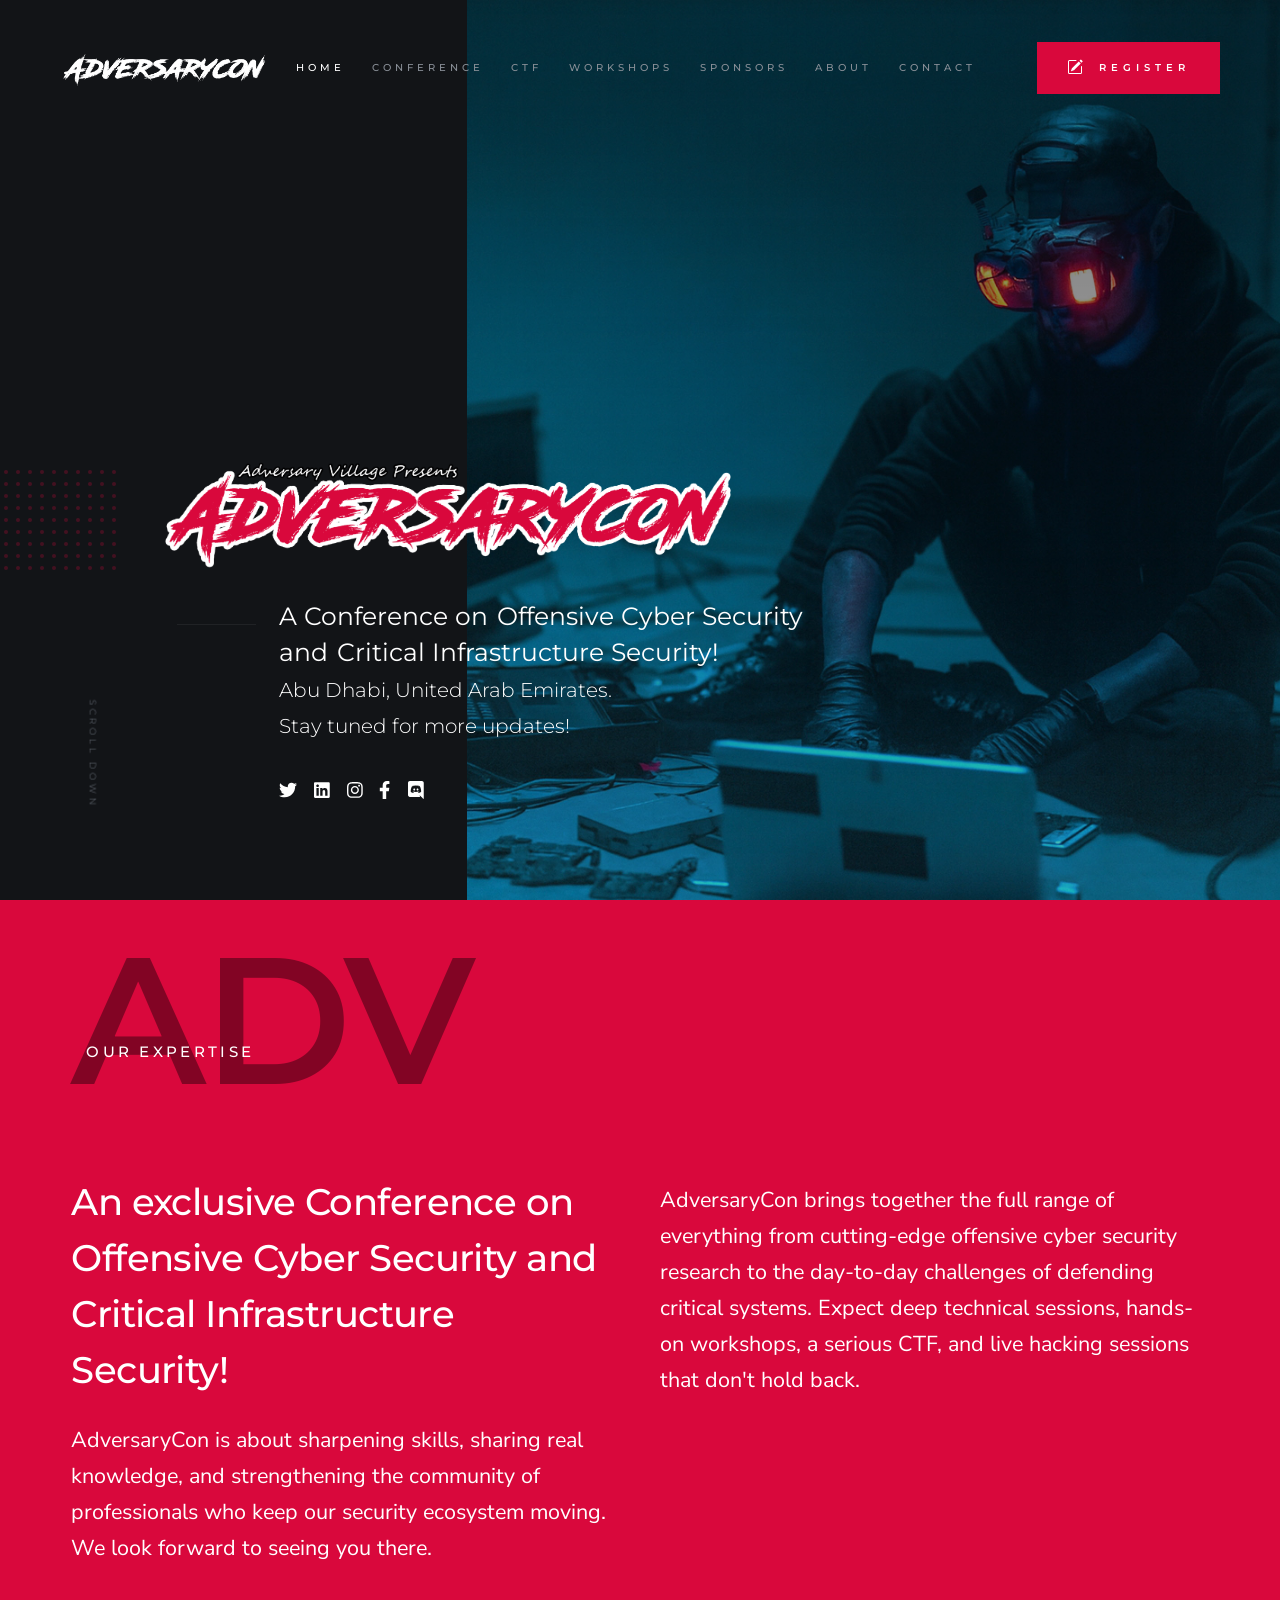
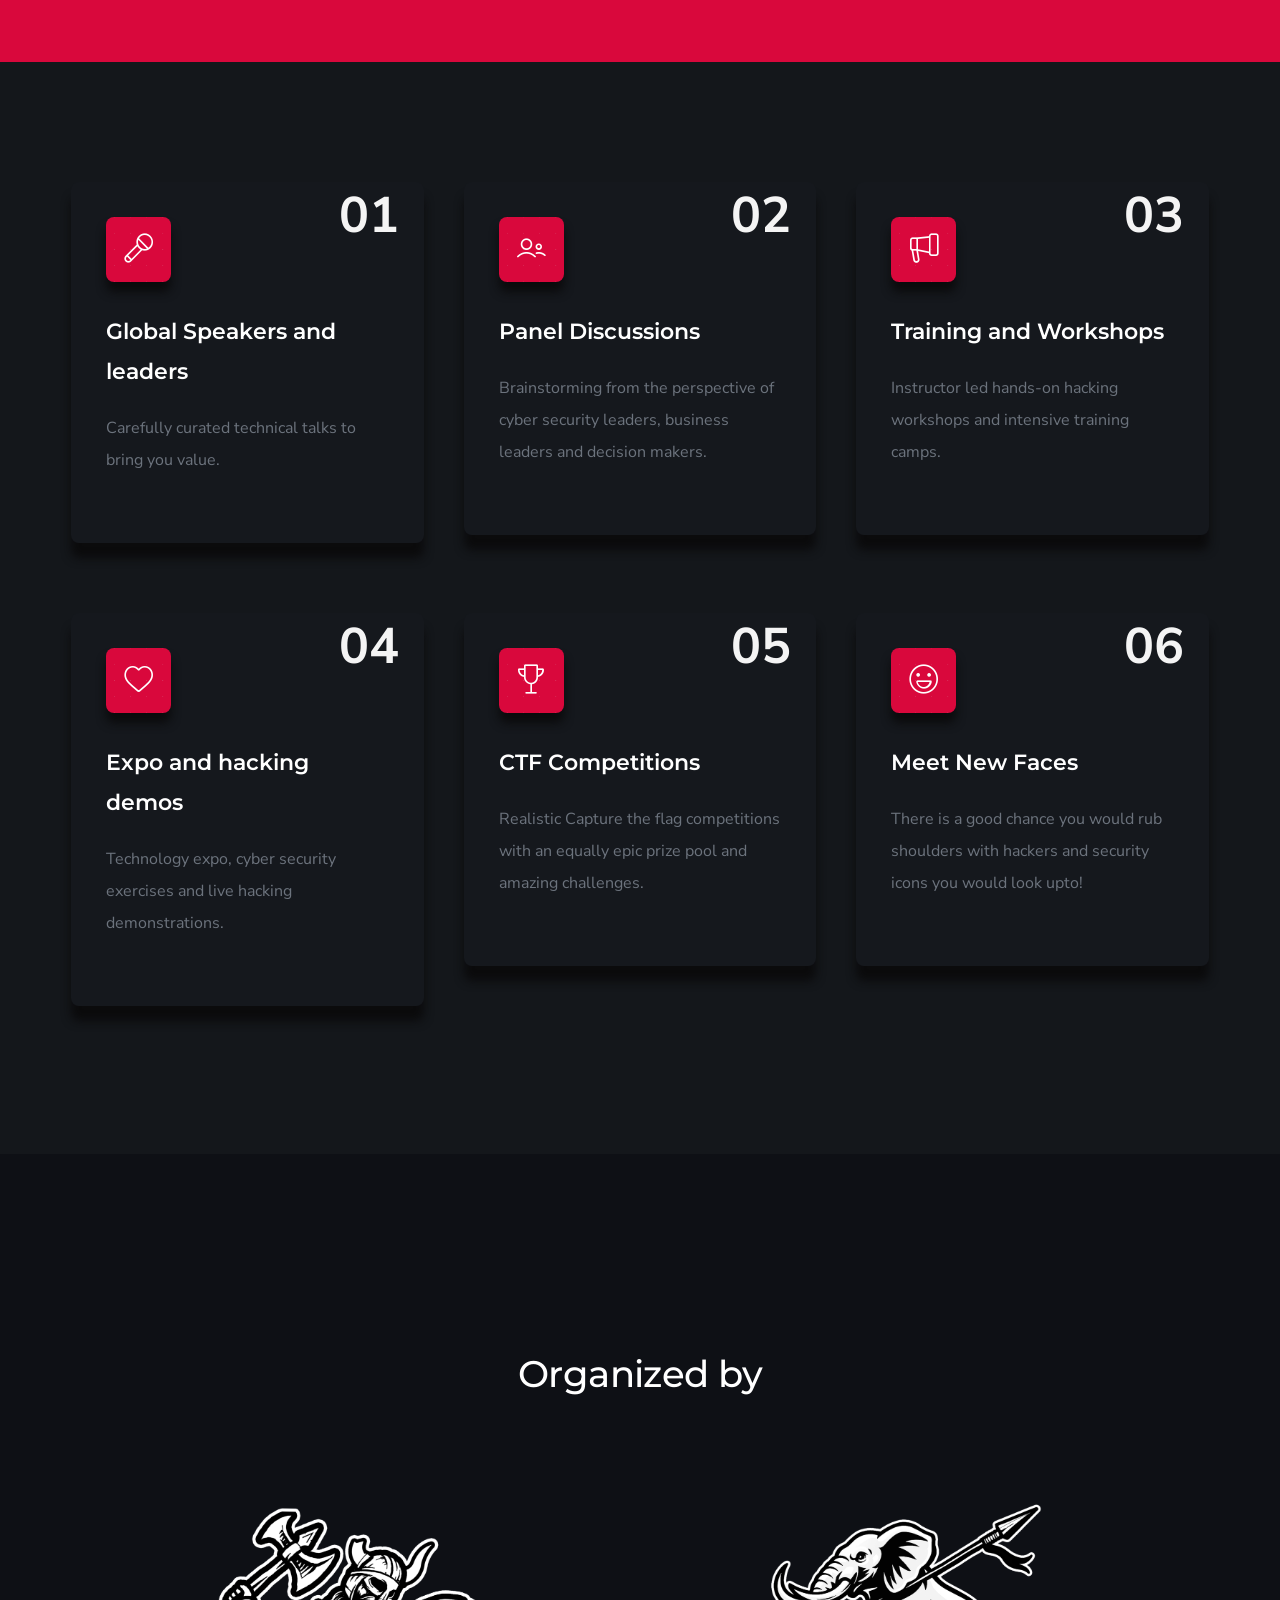
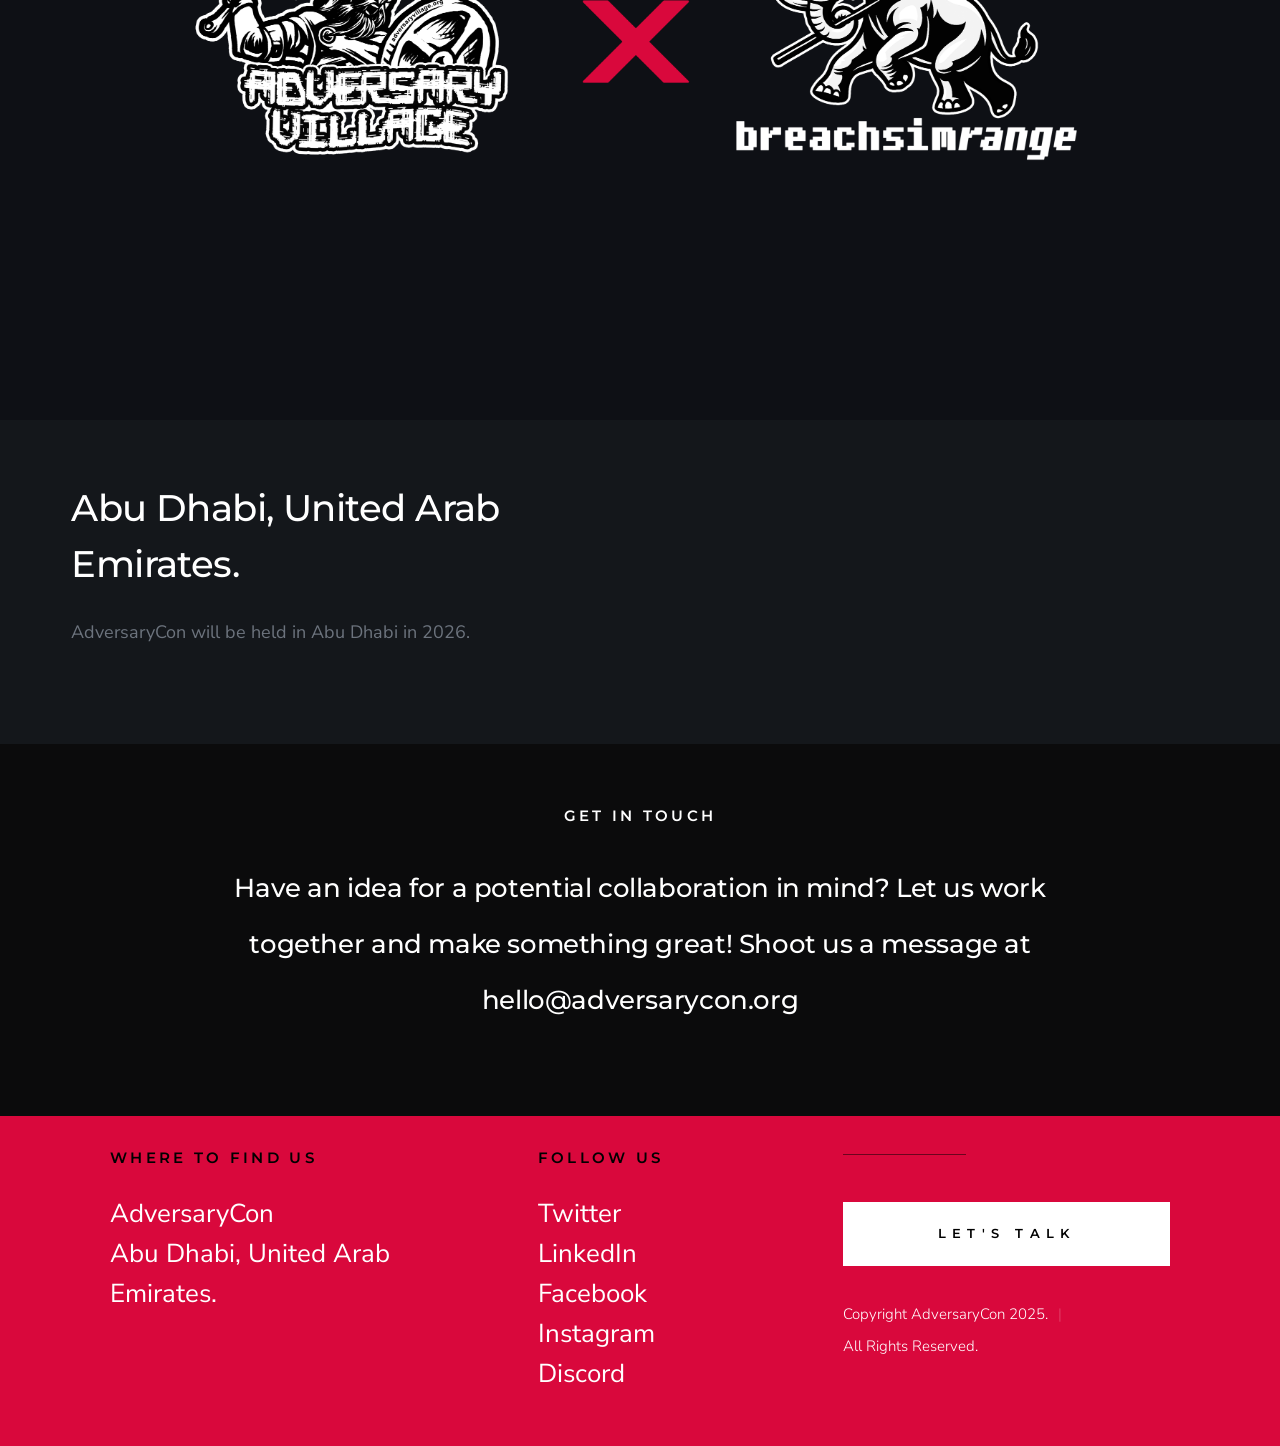
==== index.html @ 89c03f8d "adversarycon primary" ====
<!DOCTYPE html>
<html class="no-js" lang="en">
<head>

  
    <meta charset="utf-8">
    <title>AdversaryCon | Offensive Cyber Security Conference</title>
    <meta name="description" content="">
    <meta name="author" content="">

   
    <meta name="viewport" content="width=device-width, initial-scale=1">

    <link rel="stylesheet" href="css/styles.css">
    <link rel="stylesheet" href="css/vendor.css">  
    <link rel="stylesheet" href="css/LineIcons.3.0.css">  
    
    <script src="js/modernizr.js"></script>
    <script defer src="js/fontawesome/all.min.js"></script>

    <link rel="apple-touch-icon" sizes="180x180" href="apple-touch-icon.png">
    <link rel="icon" type="image/png" sizes="32x32" href="favicon-32x32.png">
    <link rel="icon" type="image/png" sizes="16x16" href="favicon-16x16.png">
    <link rel="manifest" href="site.webmanifest">

</head>

<body id="top">



    <div id="preloader">
        <div id="loader" class="dots-fade">
            <div></div>
            <div></div>
            <div></div>
        </div>
    </div>



    <header class="s-header">

        <div class="s-header__logo">
            <a href="./">
                <img src="images/adversarycon-logo.png" alt="Homepage">
            </a>
        </div>

        <div class="s-header__content">
    
            <nav class="s-header__nav-wrap">
                <ul class="s-header__nav" style="padding-left: 90px;">
                    <li class="current"><a  href="./" title="Home">Home</a></li>
                    <li><a href="conference-2026" title="Conference">Conference</a></li>
					<li><a href="ctf-2026" title="CTF">CTF</a></li>
                    <li><a href="training" title="Training">Workshops</a></li>
  <li><a href="sponsors" title="Sponsors">Sponsors</a></li>                   
				   <li><a href="about" title="About">About</a></li>         
                   <li><a href="contact" title="Contact">Contact</a></li>
                </ul>
            </nav> 

            <a href="#" class="btn btn--primary btn--small">
               <svg style="color: white" xmlns="http://www.w3.org/2000/svg" width="24" height="24" fill="currentColor" class="bi bi-pencil-square" viewBox="0 0 16 16"> <path d="M15.502 1.94a.5.5 0 0 1 0 .706L14.459 3.69l-2-2L13.502.646a.5.5 0 0 1 .707 0l1.293 1.293zm-1.75 2.456-2-2L4.939 9.21a.5.5 0 0 0-.121.196l-.805 2.414a.25.25 0 0 0 .316.316l2.414-.805a.5.5 0 0 0 .196-.12l6.813-6.814z" fill="white"></path> <path fill-rule="evenodd" d="M1 13.5A1.5 1.5 0 0 0 2.5 15h11a1.5 1.5 0 0 0 1.5-1.5v-6a.5.5 0 0 0-1 0v6a.5.5 0 0 1-.5.5h-11a.5.5 0 0 1-.5-.5v-11a.5.5 0 0 1 .5-.5H9a.5.5 0 0 0 0-1H2.5A1.5 1.5 0 0 0 1 2.5v11z" fill="white"></path> </svg>
             Register
            </a>

        </div> 

        <a class="s-header__menu-toggle" href="#0"><span>Menu</span></a>

    </header>
    <section id="hero" class="s-hero target-section" style="min-height:620px;">

        <div class="s-hero__bg">
            <div class="gradient-overlay"></div>
        </div>
        <div class="row s-hero__content">
            <div class="column">

                <h1 style="width:60%;"> <img src="images/adversarycon-banner.png" alt="" style="margin-bottom: 1px;"></h1>
                <div class="s-hero__content-about">
<p style="font-size: 2.5rem; margin-bottom: 20px;">
				A Conference on <span style="padding:2px;">Offensive Cyber Security </span></br> and <span style="padding:2px;">Critical Infrastructure Security!</span>
                  
                    </br><span style="font-size: 2rem; font-weight:300;">
                   
				Abu Dhabi, United Arab Emirates. <br>Stay tuned for more updates!
				</span>
				</p>
    
                    <footer>
                        <div class="s-hero__content-social" style="padding-bottom:30px;">
                            <a href="https://x.com/AdversaryCon" target="_blank"><i class="fab fa-twitter" aria-hidden="true"></i></a>
                            <a href="https://linkedin.com/company/AdversaryCon" target="_blank"><i class="fab fa-linkedin" aria-hidden="true"></i></a>
                           
                            <a href="##" target="_blank"><i class="fab fa-instagram" aria-hidden="true"></i></a>
                            <a href="###"  target="_blank"><i class="fab fa-facebook-f" aria-hidden="true"></i></a>
                            <a href="#"><i class="fab fa-discord" aria-hidden="true"></i></a>
                        </div>
                    </footer>
                </div>

            </div>
        </div>

    

        <div class="s-hero__scroll">
            <a href="#about" class="s-hero__scroll-link smoothscroll">
                Scroll Down
            </a>
        </div>

    </section> 


   
    <section id="exclusive" class="ss-boxer3" style="padding-top:30px; background-color: #D9083C;">

        <div class="row">
            <div class="column large-12">
                <div class="section-title2" data-num="ADV" data-aos="fade-up">
                    <h3 class="h6" style="color: white;">Our Expertise</h3>
                </div>
            </div>
            <div class="column large-6 w-900-stack">
                <h1 class="display-1" data-aos="fade-up">
                   An exclusive Conference on Offensive Cyber Security
and Critical Infrastructure Security! 
                </h1>
                               <p class="lead" data-aos="fade-up" style="color:white;">
   
     AdversaryCon is about sharpening skills, sharing real knowledge, and strengthening the community of professionals who keep our security ecosystem moving. We look forward to seeing you there.
                </p>
            </div>
            <div class="column large-6 w-900-stack">
                <p class="lead" data-aos="fade-up" style="color:white;">
     AdversaryCon brings together the full range of everything from cutting-edge offensive cyber security research to the day-to-day challenges of defending critical systems. Expect deep technical sessions, hands-on workshops, a serious CTF, and live hacking sessions that don't hold back. 
                </p>
            </div>
        </div>


    </section> 

    <div id="features" class="section ss-boxer1" style="padding-top:70px;">
        <div class="container">
        
            <div class="row">
                <div class="col-lg-4 col-md-6 col-12 wow fadeInUp" data-wow-delay=".2s">
                  
                    <div class="classic-boxed">
                        <img class="shape" src="images/shape.svg" alt="#">
                        <img class="shape2" src="images/shape2.svg" alt="#">
                        <span class="serial">01</span>
                        <div class="service-icon">
                            <i class="lni lni-microphone"></i>
                        </div>
                        <h3>Global Speakers and leaders</h3>
                        <p>Carefully curated technical talks to bring you value.</p>
                    </div>
                   
                </div>
                <div class="col-lg-4 col-md-6 col-12 wow fadeInUp" data-wow-delay=".4s">
                    
                    <div class="classic-boxed">
                        <img class="shape" src="images/shape.svg" alt="#">
                        <img class="shape2" src="images/shape2.svg" alt="#">
                        <span class="serial">02</span>
                        <div class="service-icon">
                            <i class="lni lni-users"></i>
                        </div>
                        <h3>Panel Discussions</h3>
                        <p>Brainstorming from the perspective of cyber security leaders, business leaders and decision makers. </p>
                    </div>
                    
                </div>
                <div class="col-lg-4 col-md-6 col-12 wow fadeInUp" data-wow-delay=".6s">
                   
                    <div class="classic-boxed">
                        <img class="shape" src="images/shape.svg" alt="#">
                        <img class="shape2" src="images/shape2.svg" alt="#">
                        <span class="serial">03</span>
                        <div class="service-icon">
                            <i class="lni lni-bullhorn"></i>
                        </div>
                        <h3>Training and Workshops</h3>
                        <p>Instructor led hands-on hacking workshops and intensive training camps. </p>
                    </div>
                   
                </div>
                <div class="col-lg-4 col-md-6 col-12 wow fadeInUp" data-wow-delay=".2s">
               
                    <div class="classic-boxed">
                        <img class="shape" src="images/shape.svg" alt="#">
                        <img class="shape2" src="images/shape2.svg" alt="#">
                        <span class="serial">04</span>
                        <div class="service-icon">
                            <i class="lni lni-heart"></i>
                        </div>
                        <h3>Expo and hacking demos</h3>
                        <p>Technology expo, cyber security exercises and live hacking demonstrations.</p>
                    </div>
                    
                </div>
                <div class="col-lg-4 col-md-6 col-12 wow fadeInUp" data-wow-delay=".4s">
                 
                    <div class="classic-boxed">
                        <img class="shape" src="images/shape.svg" alt="#">
                        <img class="shape2" src="images/shape2.svg" alt="#">
                        <span class="serial">05</span>
                        <div class="service-icon">
                            <i class="lni lni-cup"></i>
                        </div>
                        <h3>CTF Competitions</h3>
                        <p>Realistic Capture the flag competitions with an equally epic prize pool and amazing challenges. </p>
                    </div>
                  
                </div>
                <div class="col-lg-4 col-md-6 col-12 wow fadeInUp" data-wow-delay=".6s">
                  
                    <div class="classic-boxed">
                        <img class="shape" src="images/shape.svg" alt="#">
                        <img class="shape2" src="images/shape2.svg" alt="#">
                        <span class="serial">06</span>
                        <div class="service-icon">
                            <i class="lni lni-happy"></i>
                        </div>
                        <h3>Meet New Faces</h3>
                        <p>There is a good chance you would rub shoulders with hackers and security icons you would look upto!</p>
                    </div>
                    
                </div>
            </div>
        </div>
    </div>

    <div id="summitpartners" class="section ss-boxer1" style="background-color: #0e1015;">

        <div class="row narrower ss-boxer1__top h-text-center">
            <div class="column">
                <h1 class="display-1" data-aos="fade-up">
             Organized by
                </h1>
            </div>
            
        </div> 

        <div class="row clients-outer">
 <a href="#" title="" class="clients__slide"><img src="images/hostedby.png" /></a>
        </div> 

     


    </div> 

    <section id="venue" class="ss-boxer3" style="padding-top:60px; background-color: #14171b;">

        <div class="row">
           
            <div class="column large-6 w-900-stack">
                <h1 class="display-1" data-aos="fade-up">
                    Abu Dhabi, United Arab Emirates.
                </h1>
                <p>AdversaryCon will be held in Abu Dhabi in 2026.</p>
            </div>
            <div class="column large-6 w-900-stack">

                <iframe src="https://www.google.com/maps/embed?pb=!1m18!1m12!1m3!1d465355.8551084497!2d54.74607467363281!3d24.325841102848!2m3!1f0!2f0!3f0!3m2!1i1024!2i768!4f13.1!3m3!1m2!1s0x3e5e440f723ef2b9%3A0xc7cc2e9341971108!2sAbu%20Dhabi!5e0!3m2!1sen!2sae!4v1765378182790!5m2!1sen!2sae" width="800" height="600" style="border:0;" allowfullscreen="" loading="lazy" referrerpolicy="no-referrer-when-downgrade"></iframe>
            </div>
        </div>


    </section> 
    <section class="s-contact">

        <div class="row narrower s-contact__top h-text-center">
            <div class="column">
                <h3 class="h6" style="color: white;">Get In Touch</h3>
                <h1 class="display-1" style="font-size: 2.6rem;">
                    Have an idea for a potential collaboration in mind? Let us work together and make something great! Shoot us a message at <a style="color: white;" href="mailto:hello@adversarycon.org">hello@adversarycon.org</a>
                </h1>
            </div>
        </div> 

      

    </section>  
    <footer class="s-footer">
        <div class="row row-y-top">

            <div class="column large-8 medium-12">
                <div class="row">
                    <div class="column large-7 tab-12 s-footer__block">
                        <h4 class="h6">Where to Find Us</h4>
        
                        <p>
                        AdversaryCon <br>
                       Abu Dhabi, United Arab Emirates.<br>
                      
                        <a href=""></a>
                        </p>
                    </div>
        
                    <div class="column large-5 tab-12 s-footer__block">
                        <h4 class="h6">Follow Us</h4 class="h6">
        
                        <ul class="s-footer__list">
                            <li><a href="https://x.com/AdversaryCon">Twitter</a></li>
                            <li><a href="https://linkedin.com/company/AdversaryCon">LinkedIn</a></li>
                            <li><a href="###">Facebook</a></li>                            
                            <li><a href="##">Instagram</a></li>
                            <li><a href="#" target="_blank">Discord</a></li>



                            
                        </ul>
                    </div>
                </div>
            </div>

            <div class="column large-4 medium-12 s-footer__block--end">
                <a href="mailto:hello@adversarycon.org" class="btn h-full-width">Let's Talk</a>

                <div class="ss-copyright">
                    <span>Copyright AdversaryCon 2025.</span> 
                
                    <span>All Rights Reserved.</span>
                </div>
            </div>

            <div class="ss-go-top">
                <a class="smoothscroll" title="Back to Top" href="#top">
                    top
                </a>
            </div> 

        </div>
    </footer>
    

    <div aria-hidden="true" class="pswp" role="dialog" tabindex="-1">

        <div class="pswp__bg"></div>
        <div class="pswp__scroll-wrap">

            <div class="pswp__container">
                <div class="pswp__item"></div>
                <div class="pswp__item"></div>
                <div class="pswp__item"></div>
            </div>

            <div class="pswp__ui pswp__ui--hidden">
                <div class="pswp__top-bar">
                    <div class="pswp__counter"></div><button class="pswp__button pswp__button--close" title="Close (Esc)"></button> <button class="pswp__button pswp__button--share" title=
                    "Share"></button> <button class="pswp__button pswp__button--fs" title="Toggle fullscreen"></button> <button class="pswp__button pswp__button--zoom" title=
                    "Zoom in/out"></button>
                    <div class="pswp__preloader">
                        <div class="pswp__preloader__icn">
                            <div class="pswp__preloader__cut">
                                <div class="pswp__preloader__donut"></div>
                            </div>
                        </div>
                    </div>
                </div>
                <div class="pswp__share-modal pswp__share-modal--hidden pswp__single-tap">
                    <div class="pswp__share-tooltip"></div>
                </div><button class="pswp__button pswp__button--arrow--left" title="Previous (arrow left)"></button> <button class="pswp__button pswp__button--arrow--right" title=
                "Next (arrow right)"></button>
                <div class="pswp__caption">
                    <div class="pswp__caption__center"></div>
                </div>
            </div>

        </div>

    </div> 


 
    <script src="js/jquery-3.2.1.min.js"></script>
    <script src="js/plugins.js"></script>
    <script src="js/main.js"></script>

</body>

</html>
---- css/styles.css ----
@import url("https://fonts.googleapis.com/css?family=Montserrat:300,300i,400,400i,500,500i,600,600i,700,700i|Nunito+Sans:300,300i,400,400i,600,600i,700,700i&display=swap");

:root {
    --font-1: "Nunito Sans", sans-serif;
    --font-2: "Montserrat", sans-serif;

    /* monospace
     */
    --font-mono: Consolas, "Andale Mono", Courier, "Courier New", monospace;
}


/* ------------------------------------------------------------------- 
 * ## colors
 * ------------------------------------------------------------------- */
:root {

    /* color-1(#d9083c)
     * color-2(#eb5e55)
     * color-3(#f2d0a4)
     */
    --color-1: hsla(345, 93%, 44%, 1);
    --color-2: hsla(4, 79%, 63%, 1);
    --color-3: hsla(34, 75%, 80%, 1);

    /* theme color variations
     */
    --color-1-lighter: hsla(345, 93%, 64%, 1);
    --color-1-light  : hsla(345, 93%, 54%, 1);
    --color-1-dark   : hsla(345, 93%, 34%, 1);
    --color-1-darker : hsla(345, 93%, 24%, 1);
    --color-2-lighter: hsla(4, 79%, 83%, 1);
    --color-2-light  : hsla(4, 79%, 73%, 1);
    --color-2-dark   : hsla(4, 79%, 53%, 1);
    --color-2-darker : hsla(4, 79%, 43%, 1);

    /* feedback colors
     * color-error(#ffd1d2), color-success(#c8e675), 
     * color-info(#d7ecfb), color-notice(#fff099)
     */
    --color-error          : hsla(359, 100%, 91%, 1);
    --color-success        : hsla(76, 69%, 68%, 1);
    --color-info           : hsla(205, 82%, 91%, 1);
    --color-notice         : hsla(51, 100%, 80%, 1);
    --color-error-content  : hsla(359, 50%, 50%, 1);
    --color-success-content: hsla(76, 29%, 28%, 1);
    --color-info-content   : hsla(205, 32%, 31%, 1);
    --color-notice-content : hsla(51, 30%, 30%, 1);

    /* shades 
     * generated using 
     * Tint & Shade Generator 
     * (https://maketintsandshades.com/)
     */
    --color-black  : #000000;
    --color-gray-19: #0b0b0c;
    --color-gray-18: #161719;
    --color-gray-17: #202225;
    --color-gray-16: #2b2e32;
    --color-gray-15: #363a3f;
    --color-gray-14: #41454b;
    --color-gray-13: #4c5158;
    --color-gray-12: #565c64;
    --color-gray-11: #616871;
    --color-gray-10: #6c737d;
    --color-gray-9 : #7b818a;
    --color-gray-8 : #898f97;
    --color-gray-7 : #989da4;
    --color-gray-6 : #a7abb1;
    --color-gray-5 : #b6b9be;
    --color-gray-4 : #c4c7cb;
    --color-gray-3 : #d3d5d8;
    --color-gray-2 : #e2e3e5;
    --color-gray-1 : #f0f1f2;
    --color-white  : #ffffff;

    /* text
     */
    --color-text       : var(--color-gray-10);
    --color-text-dark  : var(--color-white);
    --color-text-light : var(--color-gray-12);
    --color-placeholder: var(--color-gray-11);

    /* buttons
     */
    --color-btn                   : var(--color-gray-15);
    --color-btn-text              : var(--color-white);
    --color-btn-hover             : var(--color-white);
    --color-btn-hover-text        : var(--color-black);
    --color-btn-primary           : var(--color-1);
    --color-btn-primary-text      : var(--color-white);
    --color-btn-primary-hover     : var(--color-white);
    --color-btn-primary-hover-text: var(--color-black);
    --color-btn-stroke            : var(--color-white);
    --color-btn-stroke-text       : var(--color-white);
    --color-btn-stroke-hover      : var(--color-white);
    --color-btn-stroke-hover-text : var(--color-black);

    /* others
     */
    --color-body  : var(--color-1);
    --color-bg    : #14171B;
    --color-border: var(--color-gray-17);
}


/* ------------------------------------------------------------------- 
 * ## vertical spacing and typescale
 * ------------------------------------------------------------------- */
:root {

    /* spacing
     * base font size: 18px 
     * vertical space unit : 32px
     */
    --base-size     : 62.5%;
    --base-font-size: 1.8rem;
    --space         : 3.2rem;

    /* vertical spacing 
     */
    --vspace-0_25: calc(0.25 * var(--space));
    --vspace-0_5 : calc(0.5 * var(--space));
    --vspace-0_75: calc(0.75 * var(--space));
    --vspace-1   : calc(var(--space));
    --vspace-1_25: calc(1.25 * var(--space));
    --vspace-1_5 : calc(1.5 * var(--space));
    --vspace-1_75: calc(1.75 * var(--space));
    --vspace-2   : calc(2 * var(--space));
    --vspace-2_5 : calc(2.5 * var(--space));
    --vspace-3   : calc(3 * var(--space));
    --vspace-3_5 : calc(3.5 * var(--space));
    --vspace-4   : calc(4 * var(--space));

    /* type scale
     * ratio 1:2 | base: 18px
     * -------------------------------------------------------
     *
     * --text-display-3 = (77.40px)
     * --text-display-2 = (64.50px)
     * --text-display-1 = (53.75px)
     * --text-xxxl      = (44.79px)
     * --text-xxl       = (37.32px)
     * --text-xl        = (31.10px)
     * --text-lg        = (25.92px)
     * --text-md        = (21.60px)
     * --text-size      = (18.00px) BASE
     * --text-sm        = (15.00px)
     * --text-xs        = (12.50px)
     *
     * -------------------------------------------------------
     */
    --text-scale-ratio: 1.2;
    --text-size       : var(--base-font-size);
    --text-xs         : calc((var(--text-size) / var(--text-scale-ratio)) / var(--text-scale-ratio));
    --text-sm         : calc(var(--text-xs) * var(--text-scale-ratio));
    --text-md         : calc(var(--text-sm) * var(--text-scale-ratio) * var(--text-scale-ratio));
    --text-lg         : calc(var(--text-md) * var(--text-scale-ratio));
    --text-xl         : calc(var(--text-lg) * var(--text-scale-ratio));
    --text-xxl        : calc(var(--text-xl) * var(--text-scale-ratio));
    --text-xxxl       : calc(var(--text-xxl) * var(--text-scale-ratio));
    --text-display-1  : calc(var(--text-xxxl) * var(--text-scale-ratio));
    --text-display-2  : calc(var(--text-display-1) * var(--text-scale-ratio));
    --text-display-3  : calc(var(--text-display-2) * var(--text-scale-ratio));

    /* default button height
     */
    --vspace-btn: var(--vspace-2);
}

/* on mobile devices below 480px
 */
@media screen and (max-width: 480px) {
    :root {
        --base-font-size: 1.6rem;
        --space         : 2.8rem;
    }
}


/* ------------------------------------------------------------------- 
 * ## grid variables
 * ------------------------------------------------------------------- */
:root {

    /* widths for rows and containers
     */
    --width-full    : 100%;
    --width-max     : 1200px;
    --width-wide    : 1400px;
    --width-wider   : 1600px;
    --width-widest  : 1800px;
    --width-narrow  : 1000px;
    --width-narrower: 900px;
    --width-grid-max: var(--width-max);

    /* gutters
     */
    --gutter-lg : 2rem;
    --gutter-md : 1.6rem;
    --gutter-mob: 1rem;
}



/* ==========================================================================
 * # normalize
 * normalize.css v8.0.1 | MIT License |
 * github.com/necolas/normalize.css
 *
 * -------------------------------------------------------------------------- */

/* ------------------------------------------------------------------- 
 * ## document
 * ------------------------------------------------------------------- */

/* 1. Correct the line height in all browsers.
 * 2. Prevent adjustments of font size after orientation changes in iOS.*/

html {
    line-height: 1.15;
    /* 1 */
    -webkit-text-size-adjust: 100%;
    /* 2 */
}

/* ------------------------------------------------------------------- 
 * ## sections
 * ------------------------------------------------------------------- */

/* Remove the margin in all browsers. */

body {
    margin: 0;
}

/* Render the `main` element consistently in IE. */

main {
    display: block;
}

/* Correct the font size and margin on `h1` elements within `section` and
 * `article` contexts in Chrome, Firefox, and Safari. */

h1 {
    font-size: 2em;
    margin: 0.67em 0;
}

/* ------------------------------------------------------------------- 
 * ## grouping
 * ------------------------------------------------------------------- */

/* 1. Add the correct box sizing in Firefox.
 * 2. Show the overflow in Edge and IE. */

hr {
    -webkit-box-sizing: content-box;
    box-sizing: content-box;
    /* 1 */
    height: 0;
    /* 1 */
    overflow: visible;
    /* 2 */
}

/* 1. Correct the inheritance and scaling of font size in all browsers.
 * 2. Correct the odd `em` font sizing in all browsers. */

pre {
    font-family: monospace, monospace;
    /* 1 */
    font-size: 1em;
    /* 2 */
}

/* ------------------------------------------------------------------- 
 * ## text-level semantics
 * ------------------------------------------------------------------- */

/* Remove the gray background on active links in IE 10. */

a {
    background-color: transparent;
}

/* 1. Remove the bottom border in Chrome 57-
 * 2. Add the correct text decoration in Chrome, Edge, IE, Opera, and Safari. */

abbr[title] {
    border-bottom: none;
    /* 1 */
    text-decoration: underline;
    /* 2 */
    -webkit-text-decoration: underline dotted;
    text-decoration: underline dotted;
    /* 2 */
}

/* Add the correct font weight in Chrome, Edge, and Safari. */

b, strong {
    font-weight: bolder;
}

/* 1. Correct the inheritance and scaling of font size in all browsers.
 * 2. Correct the odd `em` font sizing in all browsers. */

code, kbd, samp {
    font-family: monospace, monospace;
    /* 1 */
    font-size: 1em;
    /* 2 */
}

/* Add the correct font size in all browsers. */

small {
    font-size: 80%;
}

/* Prevent `sub` and `sup` elements from affecting the line height in
 * all browsers. */

sub, sup {
    font-size: 75%;
    line-height: 0;
    position: relative;
    vertical-align: baseline;
}

sub {
    bottom: -0.25em;
}

sup {
    top: -0.5em;
}

/* ------------------------------------------------------------------- 
 * ## embedded content
 * ------------------------------------------------------------------- */

/* Remove the border on images inside links in IE 10. */

img {
    border-style: none;
}

/* ------------------------------------------------------------------- 
 * ## forms
 * ------------------------------------------------------------------- */

/* 1. Change the font styles in all browsers.
 * 2. Remove the margin in Firefox and Safari. */

button, input, optgroup, select, textarea {
    font-family: inherit;
    /* 1 */
    font-size: 100%;
    /* 1 */
    line-height: 1.15;
    /* 1 */
    margin: 0;
    /* 2 */
}

/* Show the overflow in IE.
 * 1. Show the overflow in Edge. */

button, input {
    /* 1 */
    overflow: visible;
}

/* Remove the inheritance of text transform in Edge, Firefox, and IE.
 * 1. Remove the inheritance of text transform in Firefox. */

button, select {
    /* 1 */
    text-transform: none;
}

/* Correct the inability to style clickable types in iOS and Safari. */

button, [type="button"], [type="reset"], [type="submit"] {
    -webkit-appearance: button;
}

/* Remove the inner border and padding in Firefox. */

button::-moz-focus-inner, [type="button"]::-moz-focus-inner, [type="reset"]::-moz-focus-inner, [type="submit"]::-moz-focus-inner {
    border-style: none;
    padding: 0;
}

/* Restore the focus styles unset by the previous rule. */

button:-moz-focusring, [type="button"]:-moz-focusring, [type="reset"]:-moz-focusring, [type="submit"]:-moz-focusring {
    outline: 1px dotted ButtonText;
}

/* Correct the padding in Firefox. */

fieldset {
    padding: 0.35em 0.75em 0.625em;
}

/* 1. Correct the text wrapping in Edge and IE.
 * 2. Correct the color inheritance from `fieldset` elements in IE.
 * 3. Remove the padding so developers are not caught out when they zero out
 *    `fieldset` elements in all browsers. */

legend {
    -webkit-box-sizing: border-box;
    box-sizing: border-box;
    /* 1 */
    color: inherit;
    /* 2 */
    display: table;
    /* 1 */
    max-width: 100%;
    /* 1 */
    padding: 0;
    /* 3 */
    white-space: normal;
    /* 1 */
}

/* Add the correct vertical alignment in Chrome, Firefox, and Opera. */

progress {
    vertical-align: baseline;
}

/* Remove the default vertical scrollbar in IE 10+. */

textarea {
    overflow: auto;
}

/* 1. Add the correct box sizing in IE 10.
 * 2. Remove the padding in IE 10. */

[type="checkbox"], [type="radio"] {
    -webkit-box-sizing: border-box;
    box-sizing: border-box;
    /* 1 */
    padding: 0;
    /* 2 */
}

/* Correct the cursor style of increment and decrement buttons in Chrome. */

[type="number"]::-webkit-inner-spin-button, [type="number"]::-webkit-outer-spin-button {
    height: auto;
}

/* 1. Correct the odd appearance in Chrome and Safari.
 * 2. Correct the outline style in Safari. */

[type="search"] {
    -webkit-appearance: textfield;
    /* 1 */
    outline-offset: -2px;
    /* 2 */
}

/* Remove the inner padding in Chrome and Safari on macOS. */

[type="search"]::-webkit-search-decoration {
    -webkit-appearance: none;
}

/* 1. Correct the inability to style clickable types in iOS and Safari.
 * 2. Change font properties to `inherit` in Safari. */

::-webkit-file-upload-button {
    -webkit-appearance: button;
    /* 1 */
    font: inherit;
    /* 2 */
}

/* ------------------------------------------------------------------- 
 * ## interactive
 * ------------------------------------------------------------------- */

/* Add the correct display in Edge, IE 10+, and Firefox. */

details {
    display: block;
}

/* Add the correct display in all browsers. */

summary {
    display: list-item;
}

/* ------------------------------------------------------------------- 
 * ## misc
 * ------------------------------------------------------------------- */

/* Add the correct display in IE 10+. */

template {
    display: none;
}

/* Add the correct display in IE 10. */

[hidden] {
    display: none;
}



/* ===================================================================
 * # basic/base setup styles
 *
 * ------------------------------------------------------------------- */
html {
    font-size: 62.5%;
    -webkit-box-sizing: border-box;
    box-sizing: border-box;
}

*, *::before, *::after {
    -webkit-box-sizing: inherit;
    box-sizing: inherit;
}

body {
    font-weight: normal;
    line-height: 1;
    word-wrap: break-word;
    -moz-font-smoothing: grayscale;
    -moz-osx-font-smoothing: grayscale;
    -webkit-font-smoothing: antialiased;
    -webkit-overflow-scrolling: touch;
    -webkit-text-size-adjust: none;
}


/* ------------------------------------------------------------------- 
 * ## media
 * ------------------------------------------------------------------- */
svg, img, video embed, iframe, object {
    max-width: 100%;
    height: auto;
}


/* ------------------------------------------------------------------- 
 * ## typography resets
 * ------------------------------------------------------------------- */
div, dl, dt, dd, ul, ol, li, h1, h2, h3, h4, h5, h6, pre, form, p, blockquote, th, td {
    margin: 0;
    padding: 0;
}

p {
    font-size: inherit;
    text-rendering: optimizeLegibility;
}

em, i {
    font-style: italic;
    line-height: inherit;
}

strong, b {
    font-weight: bold;
    line-height: inherit;
}

small {
    font-size: 60%;
    line-height: inherit;
}

ol, ul {
    list-style: none;
}

li {
    display: block;
}


/* ------------------------------------------------------------------- 
 * ## links
 * ------------------------------------------------------------------- */
a {
    text-decoration: none;
    line-height: inherit;
}

a img {
    border: none;
}


/* ------------------------------------------------------------------- 
 * ## inputs
 * ------------------------------------------------------------------- */
fieldset {
    margin: 0;
    padding: 0;
}

input[type="email"], 
input[type="number"], 
input[type="search"], 
input[type="text"], 
input[type="tel"], 
input[type="url"], 
input[type="password"], 
textarea {
    -webkit-appearance: none;
    -moz-appearance: none;
    appearance: none;
}



/* ===================================================================
 * # Grid v3.0.0
 *
 *   -----------------------------------------------------------------
 * - Grid breakpoints are based on MAXIMUM WIDTH media queries, 
 *   meaning they apply to that one breakpoint and ALL THOSE BELOW IT.
 * - Grid columns without a specified width will automatically layout 
 *   as equal width columns.
 * ------------------------------------------------------------------- */

/* rows
 * ------------------------------------- */
.row {
    width: 92%;
    max-width: var(--width-grid-max);
    margin: 0 auto;
    display: -ms-flexbox;
    display: -webkit-box;
    display: flex;
    -ms-flex-flow: row wrap;
    -webkit-box-orient: horizontal;
    -webkit-box-direction: normal;
    flex-flow: row wrap;
}

.row .row {
    width: auto;
    max-width: none;
    margin-left: calc(var(--gutter-lg) * -1);
    margin-right: calc(var(--gutter-lg) * -1);
}

/* columns
 * -------------------------------------- */
.column {
    -ms-flex: 1 1 0%;
    -webkit-box-flex: 1;
    flex: 1 1 0%;
    padding: 0 var(--gutter-lg);
}

.collapse>.column, .column.collapse {
    padding: 0;
}

/* flex row containers utility classes
 */
.row.row-wrap {
    -ms-flex-wrap: wrap;
    flex-wrap: wrap;
}

.row.row-nowrap {
    -ms-flex-wrap: none;
    flex-wrap: nowrap;
}

.row.row-y-top {
    -ms-flex-align: start;
    -webkit-box-align: start;
    align-items: flex-start;
}

.row.row-y-bottom {
    -ms-flex-align: end;
    -webkit-box-align: end;
    align-items: flex-end;
}

.row.row-y-center {
    -ms-flex-align: center;
    -webkit-box-align: center;
    align-items: center;
}

.row.row-stretch {
    -ms-flex-align: stretch;
    -webkit-box-align: stretch;
    align-items: stretch;
}

.row.row-baseline {
    -ms-flex-align: baseline;
    -webkit-box-align: baseline;
    align-items: baseline;
}

.row.row-x-left {
    -ms-flex-pack: start;
    -webkit-box-pack: start;
    justify-content: flex-start;
}

.row.row-x-right {
    -ms-flex-pack: end;
    -webkit-box-pack: end;
    justify-content: flex-end;
}

.row.row-x-center {
    -ms-flex-pack: center;
    -webkit-box-pack: center;
    justify-content: center;
}

/* flex item utility alignment classes
 */
.align-center {
    margin: auto;
    -webkit-align-self: center;
    -ms-flex-item-align: center;
    -ms-grid-row-align: center;
    align-self: center;
}

.align-left {
    margin-right: auto;
    -webkit-align-self: center;
    -ms-flex-item-align: center;
    -ms-grid-row-align: center;
    align-self: center;
}

.align-right {
    margin-left: auto;
    -webkit-align-self: center;
    -ms-flex-item-align: center;
    -ms-grid-row-align: center;
    align-self: center;
}

.align-x-center {
    margin-right: auto;
    margin-left: auto;
}

.align-x-left {
    margin-right: auto;
}

.align-x-right {
    margin-left: auto;
}

.align-y-center {
    -webkit-align-self: center;
    -ms-flex-item-align: center;
    -ms-grid-row-align: center;
    align-self: center;
}

.align-y-top {
    -webkit-align-self: flex-start;
    -ms-flex-item-align: start;
    align-self: flex-start;
}

.align-y-bottom {
    -webkit-align-self: flex-end;
    -ms-flex-item-align: end;
    align-self: flex-end;
}

/* large screen column widths 
 */
.large-1 {
    -ms-flex: 0 0 8.33333%;
    -webkit-box-flex: 0;
    flex: 0 0 8.33333%;
    max-width: 8.33333%;
}

.large-2 {
    -ms-flex: 0 0 16.66667%;
    -webkit-box-flex: 0;
    flex: 0 0 16.66667%;
    max-width: 16.66667%;
}

.large-3 {
    -ms-flex: 0 0 25%;
    -webkit-box-flex: 0;
    flex: 0 0 25%;
    max-width: 25%;
}

.large-4 {
    -ms-flex: 0 0 33.33333%;
    -webkit-box-flex: 0;
    flex: 0 0 33.33333%;
    max-width: 33.33333%;
}

.large-5 {
    -ms-flex: 0 0 41.66667%;
    -webkit-box-flex: 0;
    flex: 0 0 41.66667%;
    max-width: 41.66667%;
}

.large-6 {
    -ms-flex: 0 0 50%;
    -webkit-box-flex: 0;
    flex: 0 0 50%;
    max-width: 50%;
}

.large-7 {
    -ms-flex: 0 0 58.33333%;
    -webkit-box-flex: 0;
    flex: 0 0 58.33333%;
    max-width: 58.33333%;
}

.large-8 {
    -ms-flex: 0 0 66.66667%;
    -webkit-box-flex: 0;
    flex: 0 0 66.66667%;
    max-width: 66.66667%;
}

.large-9 {
    -ms-flex: 0 0 75%;
    -webkit-box-flex: 0;
    flex: 0 0 75%;
    max-width: 75%;
}

.large-10 {
    -ms-flex: 0 0 83.33333%;
    -webkit-box-flex: 0;
    flex: 0 0 83.33333%;
    max-width: 83.33333%;
}

.large-11 {
    -ms-flex: 0 0 91.66667%;
    -webkit-box-flex: 0;
    flex: 0 0 91.66667%;
    max-width: 91.66667%;
}

.large-12 {
    -ms-flex: 0 0 100%;
    -webkit-box-flex: 0;
    flex: 0 0 100%;
    max-width: 100%;
}


/* ------------------------------------------------------------------- 
 * ## medium screen devices
 * ------------------------------------------------------------------- */
@media screen and (max-width: 1200px) {
    .row .row {
        margin-left: calc(var(--gutter-md) * -1);
        margin-right: calc(var(--gutter-md) * -1);
    }
    .column {
        padding: 0 var(--gutter-md);
    }
    .medium-1 {
        -ms-flex: 0 0 8.33333%;
        -webkit-box-flex: 0;
        flex: 0 0 8.33333%;
        max-width: 8.33333%;
    }
    .medium-2 {
        -ms-flex: 0 0 16.66667%;
        -webkit-box-flex: 0;
        flex: 0 0 16.66667%;
        max-width: 16.66667%;
    }
    .medium-3 {
        -ms-flex: 0 0 25%;
        -webkit-box-flex: 0;
        flex: 0 0 25%;
        max-width: 25%;
    }
    .medium-4 {
        -ms-flex: 0 0 33.33333%;
        -webkit-box-flex: 0;
        flex: 0 0 33.33333%;
        max-width: 33.33333%;
    }
    .medium-5 {
        -ms-flex: 0 0 41.66667%;
        -webkit-box-flex: 0;
        flex: 0 0 41.66667%;
        max-width: 41.66667%;
    }
    .medium-6 {
        -ms-flex: 0 0 50%;
        -webkit-box-flex: 0;
        flex: 0 0 50%;
        max-width: 50%;
    }
    .medium-7 {
        -ms-flex: 0 0 58.33333%;
        -webkit-box-flex: 0;
        flex: 0 0 58.33333%;
        max-width: 58.33333%;
    }
    .medium-8 {
        -ms-flex: 0 0 66.66667%;
        -webkit-box-flex: 0;
        flex: 0 0 66.66667%;
        max-width: 66.66667%;
    }
    .medium-9 {
        -ms-flex: 0 0 75%;
        -webkit-box-flex: 0;
        flex: 0 0 75%;
        max-width: 75%;
    }
    .medium-10 {
        -ms-flex: 0 0 83.33333%;
        -webkit-box-flex: 0;
        flex: 0 0 83.33333%;
        max-width: 83.33333%;
    }
    .medium-11 {
        -ms-flex: 0 0 91.66667%;
        -webkit-box-flex: 0;
        flex: 0 0 91.66667%;
        max-width: 91.66667%;
    }
    .medium-12 {
        -ms-flex: 0 0 100%;
        -webkit-box-flex: 0;
        flex: 0 0 100%;
        max-width: 100%;
    }
}


/* ------------------------------------------------------------------- 
 * ## tablets
 * ------------------------------------------------------------------- */
@media screen and (max-width: 800px) {
    .row {
        width: 90%;
    }
    .tab-1 {
        -ms-flex: 0 0 8.33333%;
        -webkit-box-flex: 0;
        flex: 0 0 8.33333%;
        max-width: 8.33333%;
    }
    .tab-2 {
        -ms-flex: 0 0 16.66667%;
        -webkit-box-flex: 0;
        flex: 0 0 16.66667%;
        max-width: 16.66667%;
    }
    .tab-3 {
        -ms-flex: 0 0 25%;
        -webkit-box-flex: 0;
        flex: 0 0 25%;
        max-width: 25%;
    }
    .tab-4 {
        -ms-flex: 0 0 33.33333%;
        -webkit-box-flex: 0;
        flex: 0 0 33.33333%;
        max-width: 33.33333%;
    }
    .tab-5 {
        -ms-flex: 0 0 41.66667%;
        -webkit-box-flex: 0;
        flex: 0 0 41.66667%;
        max-width: 41.66667%;
    }
    .tab-6 {
        -ms-flex: 0 0 50%;
        -webkit-box-flex: 0;
        flex: 0 0 50%;
        max-width: 50%;
    }
    .tab-7 {
        -ms-flex: 0 0 58.33333%;
        -webkit-box-flex: 0;
        flex: 0 0 58.33333%;
        max-width: 58.33333%;
    }
    .tab-8 {
        -ms-flex: 0 0 66.66667%;
        -webkit-box-flex: 0;
        flex: 0 0 66.66667%;
        max-width: 66.66667%;
    }
    .tab-9 {
        -ms-flex: 0 0 75%;
        -webkit-box-flex: 0;
        flex: 0 0 75%;
        max-width: 75%;
    }
    .tab-10 {
        -ms-flex: 0 0 83.33333%;
        -webkit-box-flex: 0;
        flex: 0 0 83.33333%;
        max-width: 83.33333%;
    }
    .tab-11 {
        -ms-flex: 0 0 91.66667%;
        -webkit-box-flex: 0;
        flex: 0 0 91.66667%;
        max-width: 91.66667%;
    }
    .tab-12 {
        -ms-flex: 0 0 100%;
        -webkit-box-flex: 0;
        flex: 0 0 100%;
        max-width: 100%;
    }
    .hide-on-tablet {
        display: none;
    }
}


/* ------------------------------------------------------------------- 
 * ## mobile devices
 * ------------------------------------------------------------------- */
@media screen and (max-width: 600px) {
    .row {
        width: 100%;
        padding-left: 6vw;
        padding-right: 6vw;
    }
    .row .row {
        margin-left: calc(var(--gutter-mob) * -1);
        margin-right: calc(var(--gutter-mob) * -1);
        padding-left: 0;
        padding-right: 0;
    }
    .column {
        padding: 0 var(--gutter-mob);
    }
    .mob-1 {
        -ms-flex: 0 0 8.33333%;
        -webkit-box-flex: 0;
        flex: 0 0 8.33333%;
        max-width: 8.33333%;
    }
    .mob-2 {
        -ms-flex: 0 0 16.66667%;
        -webkit-box-flex: 0;
        flex: 0 0 16.66667%;
        max-width: 16.66667%;
    }
    .mob-3 {
        -ms-flex: 0 0 25%;
        -webkit-box-flex: 0;
        flex: 0 0 25%;
        max-width: 25%;
    }
    .mob-4 {
        -ms-flex: 0 0 33.33333%;
        -webkit-box-flex: 0;
        flex: 0 0 33.33333%;
        max-width: 33.33333%;
    }
    .mob-5 {
        -ms-flex: 0 0 41.66667%;
        -webkit-box-flex: 0;
        flex: 0 0 41.66667%;
        max-width: 41.66667%;
    }
    .mob-6 {
        -ms-flex: 0 0 50%;
        -webkit-box-flex: 0;
        flex: 0 0 50%;
        max-width: 50%;
    }
    .mob-7 {
        -ms-flex: 0 0 58.33333%;
        -webkit-box-flex: 0;
        flex: 0 0 58.33333%;
        max-width: 58.33333%;
    }
    .mob-8 {
        -ms-flex: 0 0 66.66667%;
        -webkit-box-flex: 0;
        flex: 0 0 66.66667%;
        max-width: 66.66667%;
    }
    .mob-9 {
        -ms-flex: 0 0 75%;
        -webkit-box-flex: 0;
        flex: 0 0 75%;
        max-width: 75%;
    }
    .mob-10 {
        -ms-flex: 0 0 83.33333%;
        -webkit-box-flex: 0;
        flex: 0 0 83.33333%;
        max-width: 83.33333%;
    }
    .mob-11 {
        -ms-flex: 0 0 91.66667%;
        -webkit-box-flex: 0;
        flex: 0 0 91.66667%;
        max-width: 91.66667%;
    }
    .mob-12 {
        -ms-flex: 0 0 100%;
        -webkit-box-flex: 0;
        flex: 0 0 100%;
        max-width: 100%;
    }
    .hide-on-mobile {
        display: none;
    }
}

/* ------------------------------------------------------------------- 
 * ## small mobile devices <= 400px
 * ------------------------------------------------------------------- */
@media screen and (max-width: 400px) {
    .row .row {
        margin-left: 0;
        margin-right: 0;
    }
    .column {
        -ms-flex: 0 0 100%;
        -webkit-box-flex: 0;
        flex: 0 0 100%;
        max-width: 100%;
        margin-left: 0;
        margin-right: 0;
        padding: 0;
    }
}



/* ===================================================================
 * # block grids
 *
 * -------------------------------------------------------------------
 * Equally-sized columns define at parent/row level.
 * ------------------------------------------------------------------- */
.block-large-1-8>.column {
    -ms-flex: 0 0 12.5%;
    -webkit-box-flex: 0;
    flex: 0 0 12.5%;
    max-width: 12.5%;
}

.block-large-1-6>.column {
    -ms-flex: 0 0 16.66667%;
    -webkit-box-flex: 0;
    flex: 0 0 16.66667%;
    max-width: 16.66667%;
}

.block-large-1-5>.column {
    -ms-flex: 0 0 20%;
    -webkit-box-flex: 0;
    flex: 0 0 20%;
    max-width: 20%;
}

.block-large-1-4>.column {
    -ms-flex: 0 0 25%;
    -webkit-box-flex: 0;
    flex: 0 0 25%;
    max-width: 25%;
}

.block-large-1-3>.column {
    -ms-flex: 0 0 33.33333%;
    -webkit-box-flex: 0;
    flex: 0 0 33.33333%;
    max-width: 33.33333%;
}

.block-large-1-2>.column {
    -ms-flex: 0 0 50%;
    -webkit-box-flex: 0;
    flex: 0 0 50%;
    max-width: 50%;
}

.block-large-full>.column {
    -ms-flex: 0 0 100%;
    -webkit-box-flex: 0;
    flex: 0 0 100%;
    max-width: 100%;
}


/* ------------------------------------------------------------------- 
 * ## block grids - medium screen devices
 * ------------------------------------------------------------------- */
@media screen and (max-width: 1200px) {
    .block-medium-1-8>.column {
        -ms-flex: 0 0 12.5%;
        -webkit-box-flex: 0;
        flex: 0 0 12.5%;
        max-width: 12.5%;
    }
    .block-medium-1-6>.column {
        -ms-flex: 0 0 16.66667%;
        -webkit-box-flex: 0;
        flex: 0 0 16.66667%;
        max-width: 16.66667%;
    }
    .block-medium-1-5>.column {
        -ms-flex: 0 0 20%;
        -webkit-box-flex: 0;
        flex: 0 0 20%;
        max-width: 20%;
    }
    .block-medium-1-4>.column {
        -ms-flex: 0 0 25%;
        -webkit-box-flex: 0;
        flex: 0 0 25%;
        max-width: 25%;
    }
    .block-medium-1-3>.column {
        -ms-flex: 0 0 33.33333%;
        -webkit-box-flex: 0;
        flex: 0 0 33.33333%;
        max-width: 33.33333%;
    }
    .block-medium-1-2>.column {
        -ms-flex: 0 0 50%;
        -webkit-box-flex: 0;
        flex: 0 0 50%;
        max-width: 50%;
    }
    .block-medium-full>.column {
        -ms-flex: 0 0 100%;
        -webkit-box-flex: 0;
        flex: 0 0 100%;
        max-width: 100%;
    }
}


/* ------------------------------------------------------------------- 
 * ## block grids - tablets
 * ------------------------------------------------------------------- */
@media screen and (max-width: 800px) {
    .block-tab-1-8>.column {
        -ms-flex: 0 0 12.5%;
        -webkit-box-flex: 0;
        flex: 0 0 12.5%;
        max-width: 12.5%;
    }
    .block-tab-1-6>.column {
        -ms-flex: 0 0 16.66667%;
        -webkit-box-flex: 0;
        flex: 0 0 16.66667%;
        max-width: 16.66667%;
    }
    .block-tab-1-5>.column {
        -ms-flex: 0 0 20%;
        -webkit-box-flex: 0;
        flex: 0 0 20%;
        max-width: 20%;
    }
    .block-tab-1-4>.column {
        -ms-flex: 0 0 25%;
        -webkit-box-flex: 0;
        flex: 0 0 25%;
        max-width: 25%;
    }
    .block-tab-1-3>.column {
        -ms-flex: 0 0 33.33333%;
        -webkit-box-flex: 0;
        flex: 0 0 33.33333%;
        max-width: 33.33333%;
    }
    .block-tab-1-2>.column {
        -ms-flex: 0 0 50%;
        -webkit-box-flex: 0;
        flex: 0 0 50%;
        max-width: 50%;
    }
    .block-tab-full>.column {
        -ms-flex: 0 0 100%;
        -webkit-box-flex: 0;
        flex: 0 0 100%;
        max-width: 100%;
    }
}


/* ------------------------------------------------------------------- 
 * ## block grids - mobile devices
 * ------------------------------------------------------------------- */
@media screen and (max-width: 600px) {
    .block-mob-1-8>.column {
        -ms-flex: 0 0 12.5%;
        -webkit-box-flex: 0;
        flex: 0 0 12.5%;
        max-width: 12.5%;
    }
    .block-mob-1-6>.column {
        -ms-flex: 0 0 16.66667%;
        -webkit-box-flex: 0;
        flex: 0 0 16.66667%;
        max-width: 16.66667%;
    }
    .block-mob-1-5>.column {
        -ms-flex: 0 0 20%;
        -webkit-box-flex: 0;
        flex: 0 0 20%;
        max-width: 20%;
    }
    .block-mob-1-4>.column {
        -ms-flex: 0 0 25%;
        -webkit-box-flex: 0;
        flex: 0 0 25%;
        max-width: 25%;
    }
    .block-mob-1-3>.column {
        -ms-flex: 0 0 33.33333%;
        -webkit-box-flex: 0;
        flex: 0 0 33.33333%;
        max-width: 33.33333%;
    }
    .block-mob-1-2>.column {
        -ms-flex: 0 0 50%;
        -webkit-box-flex: 0;
        flex: 0 0 50%;
        max-width: 50%;
    }
    .block-mob-full>.column {
        -ms-flex: 0 0 100%;
        -webkit-box-flex: 0;
        flex: 0 0 100%;
        max-width: 100%;
    }
}


/* ------------------------------------------------------------------- 
 * ## block grids - small mobile devices <= 400px
 * ------------------------------------------------------------------- */
@media screen and (max-width: 400px) {
    .stack>.column {
        -ms-flex: 0 0 100%;
        -webkit-box-flex: 0;
        flex: 0 0 100%;
        max-width: 100%;
        margin-left: 0;
        margin-right: 0;
        padding: 0;
    }
}



/* ===================================================================
 * # MISC
 *
 * ------------------------------------------------------------------- */
.h-group:after {
    content: "";
    display: table;
    clear: both;
}

/* misc helper classes
 */
.is-hidden {
    display: none;
}
.is-invisible {
    visibility: hidden;
}
.h-antialiased {
    -webkit-font-smoothing: antialiased;
    -moz-osx-font-smoothing: grayscale;
}
.h-overflow-hidden {
    overflow: hidden;
}
.h-remove-top {
    margin-top: 0;
}
.h-remove-bottom {
    margin-bottom: 0;
}
.h-add-half-bottom {
    margin-bottom: var(--vspace-0_5) !important;
}
.h-add-bottom {
    margin-bottom: var(--vspace-1) !important;
}
.h-no-border {
    border: none;
}
.h-full-width {
    width: 100%;
}
.h-text-center {
    text-align: center;
}
.h-text-left {
    text-align: left;
}
.h-text-right {
    text-align: right;
}
.h-pull-left {
    float: left;
}
.h-pull-right {
    float: right;
}



/* ===================================================================
 * # custom grid, block grid STACK breakpoints 
 *
 * ------------------------------------------------------------------- */
@media screen and (max-width: 1000px) {
    .block-1000-stack>.column {
        -ms-flex: 0 0 100%;
        -webkit-box-flex: 0;
        flex: 0 0 100%;
        max-width: 100%;
    }
}
@media screen and (max-width: 900px) {
    .w-900-stack, .block-900-stack>.column {
        -ms-flex: 0 0 100%;
        -webkit-box-flex: 0;
        flex: 0 0 100%;
        max-width: 100%;
    }
}



/* ===================================================================
 * # base style overrides
 *
 * ------------------------------------------------------------------- */
html {
    font-size: var(--base-size);
}

html, body {
    height: 100%;
}

body {
    background: var(--color-body);
    font-family: var(--font-1);
    font-size: var(--text-size);
    font-style: normal;
    font-weight: normal;
    line-height: var(--vspace-1);
    color: var(--color-text);
    margin: 0;
    padding: 0;
}


/* ------------------------------------------------------------------- 
 * ## links
 * ------------------------------------------------------------------- */
a {
    color: var(--color-1-light);
    -webkit-transition: all 0.3s ease-in-out;
    transition: all 0.3s ease-in-out;
}

a:hover, a:focus, a:active {
    color: white;
}

a:hover, a:active {
    outline: 0;
}



/* ===================================================================
 * # typography & general theme styles
 * 
 * ------------------------------------------------------------------- */

/* type scale - ratio 1:2 | base: 18px
 * -------------------------------------------------------------------
    --text-display-3 = (77.40px)
    --text-display-2 = (64.50px)
    --text-display-1 = (53.75px)
    --text-xxxl      = (44.79px)
    --text-xxl       = (37.32px)
    --text-xl        = (31.10px)
    --text-lg        = (25.92px)
    --text-md        = (21.60px)
    --text-size      = (18.00px) BASE
    --text-sm        = (15.00px)
    --text-xs        = (12.50px)
 * -------------------------------------------------------------------- */
h1, h2, h3, h4, h5, h6, .h1, .h2, .h3, .h4, .h5, .h6 {
    font-family: var(--font-2);
    font-weight: 500;
    font-style: normal;
    color: var(--color-text-dark);
    -webkit-font-variant-ligatures: common-ligatures;
    font-variant-ligatures: common-ligatures;
    text-rendering: optimizeLegibility;
}

h1, .h1 {
    margin-top: var(--vspace-2_5);
    margin-bottom: var(--vspace-0_75);
}

h2, .h2, h3, .h3, h4, .h4 {
    margin-top: var(--vspace-2);
    margin-bottom: var(--vspace-0_5);
}

h5, .h5, h6, .h6 {
    margin-top: var(--vspace-1_5);
    margin-bottom: var(--vspace-0_5);
}

h1, .h1 {
    font-size: var(--text-display-1);
    line-height: var(--vspace-2);
    letter-spacing: -.015em;
}

@media screen and (max-width: 400px) {
    h1, .h1 {
        font-size: var(--text-xxxl);
        line-height: var(--vspace-1_75);
    }
}

h2, .h2 {
    font-size: var(--text-xxl);
    line-height: var(--vspace-1_5);
}

h3, .h3 {
    font-size: var(--text-xl);
    line-height: var(--vspace-1_25);
}

h4, .h4 {
    font-size: var(--text-lg);
    line-height: var(--vspace-1);
}

h5, .h5 {
    font-size: var(--text-md);
    line-height: calc(0.875 * var(--space));
}

h6, .h6 {
    font-size: var(--text-sm);
    font-weight: 600;
    line-height: var(--vspace-0_75);
    text-transform: uppercase;
    letter-spacing: .22em;
}

.lead, .attention-getter {
    font-family: var(--font-1);
    font-weight: 400;
    font-size: var(--text-md);
    line-height: calc(1.125 * var(--space));
}

@media screen and (max-width: 400px) {
    .lead, .attention-getter {
        font-size: 1.9rem;
    }
}

figure img, p img {
    margin: 0;
    vertical-align: bottom;
}

em, i, strong, b {
    font-size: inherit;
    line-height: inherit;
}

em, i {
    font-family: var(--font-1);
    font-style: italic;
}

strong, b {
    font-family: var(--font-1);
    font-weight: 600;
}

small {
    font-size: 1.3rem;
    font-weight: 500;
    line-height: calc(0.5 * var(--space));
}

blockquote {
    margin: 0 0 var(--vspace-1) 0;
    padding: var(--vspace-1) var(--vspace-1_5);
    border-left: 4px solid var(--color-text-light);
    position: relative;
}

@media screen and (max-width: 400px) {
    blockquote {
        padding: var(--vspace-0_75) var(--vspace-0_75);
    }
}

blockquote p {
    font-family: var(--font-1);
    font-weight: 400;
    font-size: var(--text-md);
    font-style: normal;
    line-height: calc(1.125 * var(--space));
    color: var(--color-text-dark);
    padding: 0;
}

blockquote cite {
    display: block;
    font-family: var(--font-1);
    font-weight: 400;
    font-size: var(--text-sm);
    line-height: var(--vspace-0_75);
    font-style: normal;
}

blockquote cite:before {
    content: "\2014 \0020";
}

blockquote cite, blockquote cite a, blockquote cite a:visited {
    color: var(--color-text);
    border: none;
}

figure {
    display: block;
    margin-left: 0;
    margin-right: 0;
}

figure img+figcaption {
    margin-top: var(--vspace-1);
}

figcaption {
    font-size: var(--text-sm);
    text-align: center;
    margin-bottom: 0;
}

var, kbd, samp, code, pre {
    font-family: var(--font-mono);
}

pre {
    padding: var(--vspace-0_75) var(--vspace-1) var(--vspace-1);
    background: var(--color-gray-18);
    overflow-x: auto;
}

code {
    font-size: var(--text-sm);
    line-height: 1.6rem;
    margin: 0 .2rem;
    padding: calc(((var(--vspace-1) - 1.6rem) / 2) - .1rem) calc(.8rem - .1rem);
    white-space: nowrap;
    background: var(--color-gray-18);
    border: 1px solid var(--color-gray-17);
    color: var(--color-text-dark);
    border-radius: 3px;
}

pre>code {
    display: block;
    white-space: pre;
    line-height: var(--vspace-1);
    padding: 0;
    margin: 0;
    border: none;
}

.prettyprint code {
    background: var(--color-gray-2);
}

pre.prettyprint>code {
    border: none;
}

del {
    text-decoration: line-through;
}

abbr {
    font-family: var(--font-1);
    font-weight: 600;
    font-variant: small-caps;
    text-transform: lowercase;
    letter-spacing: .1em;
}

abbr[title], dfn[title] {
    border-bottom: 1px dotted;
    cursor: help;
    text-decoration: none;
}

mark {
    background: var(--color-3);
    color: black;
}

hr {
    border: solid var(--color-border);
    border-width: .1rem 0 0;
    clear: both;
    margin: var(--vspace-2) 0 calc(var(--vspace-2) - .1rem);
    height: 0;
}

hr.fancy {
    border: none;
    margin: var(--vspace-2) 0;
    height: var(--vspace-1);
    text-align: center;
}

hr.fancy::before {
    content: "*****";
    letter-spacing: .3em;
}


/* ------------------------------------------------------------------- 
 * ## lists
 * ------------------------------------------------------------------- */
ol {
    list-style: decimal;
}
ul {
    list-style: disc;
}
li {
    display: list-item;
}
ol, ul {
    margin-left: 1.6rem;
}
ul li {
    padding-left: .4rem;
}
ul ul, ul ol, ol ol, ol ul {
    margin: var(--vspace-0_5) 0 var(--vspace-0_5) var(--vspace-0_5);
}

ul.disc li {
    display: list-item;
    list-style: none;
    padding: 0 0 0 .8rem;
    position: relative;
}

ul.disc li::before {
    content: "";
    display: inline-block;
    width: var(--vspace-0_25);
    height: var(--vspace-0_25);
    border-radius: 50%;
    background: var(--color-1-dark);
    position: absolute;
    left: -.9em;
    top: .65em;
    vertical-align: middle;
}

dt {
    margin: 0;
    color: var(--color-1);
}

dd {
    margin: 0 0 0 2rem;
}


/* ------------------------------------------------------------------- 
 * ## responsive video container
 * ------------------------------------------------------------------- */
.video-container {
    position: relative;
    padding-bottom: 56.25%;
    height: 0;
    overflow: hidden;
}

.video-container iframe, 
.video-container object, 
.video-container embed, 
.video-container video {
    position: absolute;
    top: 0;
    left: 0;
    width: 100%;
    height: 100%;
}


/* ------------------------------------------------------------------- 
 * ## floated image
 * ------------------------------------------------------------------- */
img.h-pull-right {
    margin: var(--vspace-0_5) 0 var(--vspace-0_5) 2.8rem;
}

img.h-pull-left {
    margin: var(--vspace-0_5) 2.8rem var(--vspace-0_5) 0;
}


/* ------------------------------------------------------------------- 
 * ## tables
 * ------------------------------------------------------------------- */
table {
    border-width: 0;
    width: 100%;
    max-width: 100%;
    font-family: var(--font-1);
    border-collapse: collapse;
}

th, td {
    padding: var(--vspace-0_5) 3.2rem calc(var(--vspace-0_5) - .1rem);
    text-align: left;
    border-bottom: 1px solid var(--color-border);
}

th {
    padding: var(--vspace-0_5) 3.2rem;
    color: var(--color-text-dark);
    font-family: var(--font-2);
    font-weight: 600;
}

th:first-child, 
td:first-child {
    padding-left: 0;
}

th:last-child, td:last-child {
    padding-right: 0;
}

.table-responsive {
    overflow-x: auto;
    -webkit-overflow-scrolling: touch;
}


/* ------------------------------------------------------------------- 
 * ## spacing
 * ------------------------------------------------------------------- */
img, 
p, 
pre, 
table, 
blockquote, 
figure, 
figcaption, 
ul, 
ol,
dl, 
form, 
fieldset, 
input, 
textarea, 
select, 
button, 
.btn, 
.video-container, 
.ss-custom-select {
    margin-bottom: var(--vspace-1);
}



/* ===================================================================
 * # preloader
 *
 * ------------------------------------------------------------------- */
#preloader {
    position: fixed;
    top: 0;
    left: 0;
    right: 0;
    bottom: 0;
    background: var(--color-bg);
    z-index: 500;
    height: 100vh;
    width: 100%;
    overflow: hidden;
}

.no-js #preloader, .oldie #preloader {
    display: none;
}

#loader {
    position: absolute;
    left: 50%;
    top: 50%;
    width: 6px;
    height: 6px;
    padding: 0;
    display: inline-block;
    -webkit-transform: translate3d(-50%, -50%, 0);
    transform: translate3d(-50%, -50%, 0);
}

#loader>div {
    content: "";
    background: white;
    width: 6px;
    height: 6px;
    position: absolute;
    top: 0;
    left: 0;
    border-radius: 50%;
}

#loader>div:nth-of-type(1) {
    left: 15px;
}

#loader>div:nth-of-type(3) {
    left: -15px;
}

/* dots jump */
.dots-jump>div {
    -webkit-animation: dots-jump 1.2s infinite ease;
    animation: dots-jump 1.2s infinite ease;
    -webkit-animation-delay: 0.2s;
    animation-delay: 0.2s;
}

.dots-jump>div:nth-of-type(1) {
    -webkit-animation-delay: 0.4s;
    animation-delay: 0.4s;
}

.dots-jump>div:nth-of-type(3) {
    -webkit-animation-delay: 0s;
    animation-delay: 0s;
}

@-webkit-keyframes dots-jump {
    0% {
        top: 0;
    }
    40% {
        top: -6px;
    }
    80% {
        top: 0;
    }
}

@keyframes dots-jump {
    0% {
        top: 0;
    }
    40% {
        top: -6px;
    }
    80% {
        top: 0;
    }
}

/* dots fade */
.dots-fade>div {
    -webkit-animation: dots-fade 1.6s infinite ease;
    animation: dots-fade 1.6s infinite ease;
    -webkit-animation-delay: 0.4s;
    animation-delay: 0.4s;
}

.dots-fade>div:nth-of-type(1) {
    -webkit-animation-delay: 0.8s;
    animation-delay: 0.8s;
}

.dots-fade>div:nth-of-type(3) {
    -webkit-animation-delay: 0s;
    animation-delay: 0s;
}

@-webkit-keyframes dots-fade {
    0% {
        opacity: 1;
    }
    40% {
        opacity: 0.2;
    }
    80% {
        opacity: 1;
    }
}

@keyframes dots-fade {
    0% {
        opacity: 1;
    }
    40% {
        opacity: 0.2;
    }
    80% {
        opacity: 1;
    }
}

/* dots pulse */
.dots-pulse>div {
    -webkit-animation: dots-pulse 1.2s infinite ease;
    animation: dots-pulse 1.2s infinite ease;
    -webkit-animation-delay: 0.2s;
    animation-delay: 0.2s;
}

.dots-pulse>div:nth-of-type(1) {
    -webkit-animation-delay: 0.4s;
    animation-delay: 0.4s;
}

.dots-pulse>div:nth-of-type(3) {
    -webkit-animation-delay: 0s;
    animation-delay: 0s;
}

@-webkit-keyframes dots-pulse {
    0% {
        -webkit-transform: scale(1);
        transform: scale(1);
    }
    40% {
        -webkit-transform: scale(1.1);
        transform: scale(1.3);
    }
    80% {
        -webkit-transform: scale(1);
        transform: scale(1);
    }
}

@keyframes dots-pulse {
    0% {
        -webkit-transform: scale(1);
        transform: scale(1);
    }
    40% {
        -webkit-transform: scale(1.1);
        transform: scale(1.3);
    }
    80% {
        -webkit-transform: scale(1);
        transform: scale(1);
    }
}



/* ===================================================================
 * # forms 
 *
 * ------------------------------------------------------------------- */
fieldset {
    border: none;
    margin-bottom: var(--vspace-0_5);
}

input[type="email"], 
input[type="number"], 
input[type="search"], 
input[type="text"], 
input[type="tel"], 
input[type="url"], 
input[type="password"], 
textarea, 
select {
    --input-height: var(--vspace-2);
    --input-line-height: var(--vspace-1);
    --input-vpadding: calc(((var(--input-height) - var(--input-line-height)) / 2) - .1rem);

    display: block;
    height: var(--input-height);
    padding: var(--input-vpadding) calc(2.4rem - .1rem);
    border: 0;
    outline: none;
    color: var(--color-placeholder);
    font-family: var(--font-1);
    font-size: var(--text-sm);
    line-height: var(--input-line-height);
    max-width: 100%;
    background-color: var(--color-gray-17);
    border: .1rem solid transparent;
    -webkit-transition: all .3s ease-in-out;
    transition: all .3s ease-in-out;
    border-radius: 4px;
}

.ss-custom-select {
    position: relative;
    padding: 0;
}

.ss-custom-select select {
    -webkit-appearance: none;
    -moz-appearance: none;
    appearance: none;
    text-indent: 0.01px;
    text-overflow: '';
    margin: 0;
    vertical-align: middle;
}

.ss-custom-select select option {
    padding-left: 2rem;
    padding-right: 2rem;
}

.ss-custom-select select::-ms-expand {
    display: none;
}

.ss-custom-select::after {
    border-bottom: 2px solid var(--color-white);
    border-right: 2px solid var(--color-white);
    content: '';
    display: block;
    height: 8px;
    width: 8px;
    margin-top: -7px;
    pointer-events: none;
    position: absolute;
    right: 2.4rem;
    top: 50%;
    -webkit-transition: all 0.15s ease-in-out;
    transition: all 0.15s ease-in-out;
    -webkit-transform-origin: 66% 66%;
    transform-origin: 66% 66%;
    -webkit-transform: rotate(45deg);
    transform: rotate(45deg);
}

textarea {
    min-height: calc(8 * var(--space));
}

input[type="email"]:focus, 
input[type="number"]:focus, 
input[type="search"]:focus, 
input[type="text"]:focus, 
input[type="tel"]:focus, 
input[type="url"]:focus, 
input[type="password"]:focus, 
textarea:focus, 
select:focus {
    color: white;
    -webkit-box-shadow: 0 0 8px var(--color-gray-15);
    box-shadow: 0 0 8px var(--color-gray-15);
    border: 1px solid var(--color-gray-15);
}

label, legend {
    font-family: var(--font-1);
    font-weight: 600;
    font-size: var(--text-sm);
    line-height: var(--vspace-0_5);
    margin-bottom: var(--vspace-0_5);
    color: var(--color-text-dark);
    display: block;
}

input[type="checkbox"], 
input[type="radio"] {
    display: inline;
}

label>.label-text {
    display: inline-block;
    margin-left: 1rem;
    font-family: var(--font-1);
    line-height: inherit;
}

label>input[type="checkbox"], 
label>input[type="radio"] {
    margin: 0;
    position: relative;
    top: .2rem;
}


/* ------------------------------------------------------------------- 
 * ## style placeholder text
 * ------------------------------------------------------------------- */
::-webkit-input-placeholder {
    /* WebKit, Blink, Edge */
    color: var(--color-placeholder);
}
:-ms-input-placeholder {
    /* Internet Explorer 10-11 */
    color: var(--color-placeholder);
}
::-ms-input-placeholder {
    /* Microsoft Edge */
    color: var(--color-placeholder);
}
::placeholder {
    /* Most modern browsers support this now. */
    color: var(--color-placeholder);
}
.placeholder {
    color: var(--color-placeholder) !important;
}


/* ------------------------------------------------------------------- 
 * ## change autocomplete styles in Chrome
 * ------------------------------------------------------------------- */
input:-webkit-autofill, input:-webkit-autofill:hover, input:-webkit-autofill:focus input:-webkit-autofill, textarea:-webkit-autofill, textarea:-webkit-autofill:hover textarea:-webkit-autofill:focus, select:-webkit-autofill, select:-webkit-autofill:hover, select:-webkit-autofill:focus {
    -webkit-text-fill-color: var(--color-1);
    -webkit-transition: background-color 5000s ease-in-out 0s;
    transition: background-color 5000s ease-in-out 0s;
}



/* ===================================================================
 * # buttons
 *
 * ------------------------------------------------------------------- */
.btn, 
button, 
input[type="submit"], 
input[type="reset"], 
input[type="button"] {
    --btn-height: var(--vspace-btn);

    display: inline-block;
    font-family: var(--font-2);
    font-weight: 600;
    font-size: var(--text-xs);
    text-transform: uppercase;
    letter-spacing: .5em;
    height: var(--btn-height);
    line-height: calc(var(--btn-height) - .4rem);
    padding: 0 3.2rem;
    margin: 0 0.4rem var(--vspace-0_5) 0;
    color: var(--color-btn-text);
    text-decoration: none;
    text-align: center;
    white-space: nowrap;
    cursor: pointer;
    -webkit-transition: all .3s;
    transition: all .3s;
    -webkit-font-smoothing: antialiased;
    -moz-osx-font-smoothing: grayscale;
    background-color: var(--color-btn);
    border: 0.2rem solid var(--color-btn);
}

.btn:hover, 
button:hover, 
input[type="submit"]:hover, 
input[type="reset"]:hover, 
input[type="button"]:hover, 
.btn:focus, 
button:focus, 
input[type="submit"]:focus, 
input[type="reset"]:focus, 
input[type="button"]:focus {
    background-color: var(--color-btn-hover);
    border-color: var(--color-btn-hover);
    color: var(--color-btn-hover-text);
    outline: 0;
}

/* button primary
 * ------------------------------------------------- */
.btn.btn--primary, 
button.btn--primary, 
input[type="submit"].btn--primary, 
input[type="reset"].btn--primary, 
input[type="button"].btn--primary {
    background: var(--color-btn-primary);
    border-color: var(--color-btn-primary);
    color: var(--color-btn-primary-text);
}

.btn.btn--primary:hover, 
button.btn--primary:hover, 
input[type="submit"].btn--primary:hover, 
input[type="reset"].btn--primary:hover, 
input[type="button"].btn--primary:hover, 
.btn.btn--primary:focus, 
button.btn--primary:focus, 
input[type="submit"].btn--primary:focus, 
input[type="reset"].btn--primary:focus, 
input[type="button"].btn--primary:focus {
    background: var(--color-btn-primary-hover);
    border-color: var(--color-btn-primary-hover);
    color: var(--color-btn-primary-hover-text);
}

/* button modifiers
 * ------------------------------------------------- */
.btn.h-full-width, 
button.h-full-width {
    width: 100%;
    margin-right: 0;
}

.btn--small, 
button.btn--small {
    font-size: 1.2rem;
    --btn-height: calc(var(--vspace-btn) - var(--vspace-0_5));
}

.btn--medium, 
button.btn--medium {
    --btn-height: calc(var(--vspace-btn) + var(--vspace-0_25));
}

.btn--large, 
button.btn--large {
    --btn-height: calc(var(--vspace-btn) + var(--vspace-0_5));
}

.btn--stroke, 
button.btn--stroke {
    background: transparent !important;
    border: 0.2rem solid var(--color-btn-stroke);
    color: var(--color-btn-stroke-text);
}

.btn--stroke:hover, 
button.btn--stroke:hover {
    background: var(--color-btn-stroke-hover) !important;
    border: 0.2rem solid var(--color-btn-stroke-hover);
    color: var(--color-btn-stroke-hover-text);
}

.btn--pill, 
button.btn--pill {
    padding-left: 3.2rem !important;
    padding-right: 3.2rem !important;
    border-radius: 1000px !important;
}

button::-moz-focus-inner, 
input::-moz-focus-inner {
    border: 0;
    padding: 0;
}



/* =================================================================== 
 * # additional components
 *
 * ------------------------------------------------------------------- */

/* ------------------------------------------------------------------- 
 * ## additional typo styles
 * ------------------------------------------------------------------- */
.drop-cap:first-letter {
    float: left;
    font-family: var(--font-2);
    font-weight: 600;
    font-size: calc(3 * var(--space));
    line-height: 1;
    padding: 0 0.125em 0 0;
    text-transform: uppercase;
    background: transparent;
    color: var(--color-text-dark);
}

/* line definition style 
 * ----------------------------------------------- */
.lining dt, .lining dd {
    display: inline;
    margin: 0;
}

.lining dt+dt:before, .lining dd+dt:before {
    content: "\A";
    white-space: pre;
}

.lining dd+dd:before {
    content: ", ";
}

.lining dd+dd:before {
    content: ", ";
}

.lining dd:before {
    content: ": ";
    margin-left: -0.2em;
}

/* dictionary definition style 
 * ----------------------------------------------- */
.dictionary-style dt {
    display: inline;
    counter-reset: definitions;
}

.dictionary-style dt+dt:before {
    content: ", ";
    margin-left: -0.2em;
}

.dictionary-style dd {
    display: block;
    counter-increment: definitions;
}

.dictionary-style dd:before {
    content: counter(definitions, decimal) ". ";
}

/** 
 * Pull Quotes
 * -----------
 * markup:
 *
 * <figure class="pull-quote">
 *		<blockquote>
 *			<p></p>
 *		</blockquote>
 * </figure>
 *
 * --------------------------------------------------------------------- */
.pull-quote {
    position: relative;
    padding: 0;
    margin-top: 0;
    text-align: center;
}

.pull-quote blockquote {
    border: none;
    margin: 0 auto;
    max-width: 62rem;
    padding-top: var(--vspace-2_5);
    position: relative;
}

.pull-quote blockquote p {
    font-weight: 400;
    color: var(--color-text-dark);
}

.pull-quote blockquote:before {
    content: "";
    display: block;
    height: var(--vspace-1);
    width: var(--vspace-1);
    background-repeat: no-repeat;
    background: center center;
    background-size: contain;
    background-image: url(../images/icons/icon-quote.svg);
    -webkit-transform: translateX(-50%);
    transform: translateX(-50%);
    position: absolute;
    top: var(--vspace-1);
    left: 50%;
}

/** 
 * Stats Tab
 * ---------
 * markup:
 *
 * <ul class="stats-tabs">
 *		<li><a href="#">[value]<em>[name]</em></a></li>
 *	</ul>
 *
 * Extend this object into your markup.
 *
 * --------------------------------------------------------------------- */
.stats-tabs {
    padding: 0;
    margin: var(--vspace-1) 0;
}

.stats-tabs li {
    display: inline-block;
    margin: 0 1.6rem var(--vspace-0_5) 0;
    padding: 0 1.5rem 0 0;
    border-right: 1px solid var(--color-border);
}

.stats-tabs li:last-child {
    margin: 0;
    padding: 0;
    border: none;
}

.stats-tabs li a {
    display: inline-block;
    font-size: var(--text-lg);
    font-family: var(--font-2);
    font-weight: 500;
    line-height: var(--vspace-1_5);
    border: none;
    color: var(--color-white);
}

.stats-tabs li a:hover {
    color: var(--color-1-light);
}

.stats-tabs li a em {
    display: block;
    margin: 0;
    font-family: var(--font-1);
    font-size: var(--text-sm);
    line-height: var(--vspace-0_5);
    font-weight: normal;
    font-style: normal;
    color: var(--color-text-light);
}


/* ------------------------------------------------------------------- 
 * ## skillbars
 * ------------------------------------------------------------------- */
.skill-bars {
    list-style: none;
    margin: var(--vspace-2) 0 var(--vspace-1);
}

.skill-bars li {
    height: .4rem;
    background: var(--color-white);
    width: 100%;
    margin-bottom: calc(var(--vspace-2) - .4rem);
    padding: 0;
    position: relative;
}

.skill-bars li strong {
    position: absolute;
    left: 0;
    top: calc((var(--vspace-1) * 1.25) * -1);
    font-family: var(--font-2);
    font-weight: 500;
    color: var(--color-white);
    text-transform: uppercase;
    letter-spacing: .2em;
    font-size: 1.4rem;
    line-height: var(--vspace-0_75);
}

.skill-bars li .progress {
    background: var(--color-1);
    position: relative;
    height: 100%;
}

.skill-bars li .progress span {
    position: absolute;
    right: 0;
    top: calc((var(--vspace-1) + .8rem) * -1);
    display: block;
    font-family: var(--font-2);
    color: var(--color-white);
    font-size: 1rem;
    line-height: 1;
    background: var(--color-black);
    padding: calc(0.25 * var(--space)) calc(0.25 * var(--space));
    border-radius: 4px;
}

.skill-bars li .progress span::after {
    position: absolute;
    left: 50%;
    bottom: -10px;
    margin-left: -5px;
    width: 0;
    height: 0;
    border: 5px solid transparent;
    border-top-color: var(--color-black, var(--color-black));
    content: "";
}

.skill-bars li .percent5 {
    width: 5%;
}
.skill-bars li .percent10 {
    width: 10%;
}
.skill-bars li .percent15 {
    width: 15%;
}
.skill-bars li .percent20 {
    width: 20%;
}
.skill-bars li .percent25 {
    width: 25%;
}
.skill-bars li .percent30 {
    width: 30%;
}
.skill-bars li .percent35 {
    width: 35%;
}
.skill-bars li .percent40 {
    width: 40%;
}
.skill-bars li .percent45 {
    width: 45%;
}
.skill-bars li .percent50 {
    width: 50%;
}
.skill-bars li .percent55 {
    width: 55%;
}
.skill-bars li .percent60 {
    width: 60%;
}
.skill-bars li .percent65 {
    width: 65%;
}
.skill-bars li .percent70 {
    width: 70%;
}
.skill-bars li .percent75 {
    width: 75%;
}
.skill-bars li .percent80 {
    width: 80%;
}
.skill-bars li .percent85 {
    width: 85%;
}
.skill-bars li .percent90 {
    width: 90%;
}
.skill-bars li .percent95 {
    width: 95%;
}
.skill-bars li .percent100 {
    width: 100%;
}


/* ------------------------------------------------------------------- 
 * ## alert box
 * ------------------------------------------------------------------- */
.alert-box {
    padding: var(--vspace-0_75) 4rem var(--vspace-0_75) 3.2rem;
    position: relative;
    margin-bottom: var(--vspace-1);
    border-radius: 4px;
    font-family: var(--font-1);
    font-weight: 500;
    font-size: var(--text-sm);
    line-height: var(--vspace-0_75);
}

.alert-box__close {
    position: absolute;
    display: block;
    right: 1.6rem;
    top: 1.6rem;
    cursor: pointer;
    width: 12px;
    height: 12px;
}

.alert-box__close::before, 
.alert-box__close::after {
    content: '';
    position: absolute;
    display: inline-block;
    width: 2px;
    height: 12px;
    top: 0;
    left: 5px;
}

.alert-box__close::before {
    -webkit-transform: rotate(45deg);
    transform: rotate(45deg);
}

.alert-box__close::after {
    -webkit-transform: rotate(-45deg);
    transform: rotate(-45deg);
}

.alert-box--error {
    background-color: var(--color-error);
    color: var(--color-error-content);
}

.alert-box--error .alert-box__close::before, 
.alert-box--error .alert-box__close::after {
    background-color: var(--color-error-content);
}

.alert-box--success {
    background-color: var(--color-success);
    color: var(--color-success-content);
}

.alert-box--success .alert-box__close::before, 
.alert-box--success .alert-box__close::after {
    background-color: var(--color-success-content);
}

.alert-box--info {
    background-color: var(--color-info);
    color: var(--color-info-content);
}

.alert-box--info .alert-box__close::before, 
.alert-box--info .alert-box__close::after {
    background-color: var(--color-info-content);
}

.alert-box--notice {
    background-color: var(--color-notice);
    color: var(--color-notice-content);
}

.alert-box--notice .alert-box__close::before, 
.alert-box--notice .alert-box__close::after {
    background-color: var(--color-notice-content);
}



/* ===================================================================
 * # common and reusable styles
 *
 * ------------------------------------------------------------------- */
.wide {
    max-width: var(--width-wide);
}
.wider {
    max-width: var(--width-wider);
}
.narrow {
    max-width: var(--width-narrow);
}
.narrower {
    max-width: var(--width-narrower);
}

.section-title {
    display: block;
    margin-bottom: var(--vspace-2);
    position: relative;
}
.section-title::before {
    content: attr(data-num);
    font-family: var(--font-2);
    font-weight: 600;
    font-size: calc(var(--text-size) * 10);
    line-height: 1;
    letter-spacing: -0.02em;
    color: var(--color-text);
    opacity: .1;
}

.section-title h3 {
    z-index: 2;
    font-weight: 500;
    color: var(--color-1);
    padding-bottom: 2em;
    margin-top: 0;
    position: absolute;
    left: 1em;
    bottom: 0;
}

.section-title2 {
    display: block;
    margin-bottom: var(--vspace-2);
    position: relative;
}
.section-title2::before {
    content: attr(data-num);
    font-family: var(--font-2);
    font-weight: 600;
    font-size: calc(var(--text-size) * 10);
    line-height: 1;
    letter-spacing: -0.02em;
    color: black;
    opacity: .4;
}

.section-title2 h3 {
    z-index: 2;
    font-weight: 500;
    color: var(--color-1);
    padding-bottom: 2em;
    margin-top: 0;
    position: absolute;
    left: 1em;
    bottom: 0;
}

.display-1 {
    font-size: var(--text-xxl);
    font-weight: 500;
    line-height: var(--vspace-1_75);
    margin-top: 0;
}

.item-title {
    font-family: var(--font-2);
    font-weight: 500;
    font-size: var(--text-lg);
    line-height: var(--vspace-1_25);
    margin-top: 0;
    margin-bottom: var(--vspace-0_5);
}


/* ------------------------------------------------------------------- 
 * ## item list 
 * ------------------------------------------------------------------- */
.item-list {
    margin-top: var(--vspace-2_5);
}
.item-list .item {
    padding-right: 8.6rem;
    margin-bottom: var(--vspace-0_5);
}


/* ------------------------------------------------------------------- 
 * ## slick slider 
 * ------------------------------------------------------------------- */
.slick-slider .slick-slide {
    outline: none;
}

.slick-slider .slick-dots {
    display: block;
    list-style: none;
    width: 100%;
    padding: 0;
    margin: var(--vspace-1) 0 0 0;
    text-align: center;
    position: absolute;
    top: 100%;
    left: 0;
}

.slick-slider .slick-dots li {
    display: inline-block;
    width: 28px;
    height: 28px;
    margin: 0;
    padding: 10px;
    cursor: pointer;
}

.slick-slider .slick-dots li button {
    display: block;
    width: 8px;
    height: 8px;
    border-radius: 50%;
    background: white;
    border: none;
    line-height: 8px;
    padding: 0;
    margin: 0;
    cursor: pointer;
    font: 0/0 a;
    text-shadow: none;
    color: transparent;
}

.slick-slider .slick-dots li button:hover, 
.slick-slider .slick-dots li button:focus {
    outline: none;
}

.slick-slider .slick-dots li.slick-active button, 
.slick-slider .slick-dots li:hover button {
    background: var(--color-1);
}


/* ------------------------------------------------------------------- 
 * responsive:
 * common and reusable styles
 * ------------------------------------------------------------------- */
@media screen and (max-width: 1100px) {
    .item-list .item {
        padding-right: 2rem;
    }
}
@media screen and (max-width: 1000px) {
    .section-title::before {
        font-size: calc(var(--text-size) * 8);
    }
}
@media screen and (max-width: 800px) {
    .section-title {
        margin-bottom: var(--vspace-1);
    }
    .item-list .item {
        margin-bottom: 0;
    }
    .item-list .item {
        padding-right: var(--gutter-md);
    }
}
@media screen and (max-width: 600px) {
    .item-list .item {
        padding-right: var(--gutter-mob);
    }
}
@media screen and (max-width: 400px) {
    .display-1 {
        font-size: var(--text-xl);
        line-height: var(--vspace-1_5);
    }
    .item-title {
        font-size: var(--text-md);
        line-height: var(--vspace-1);
    }
    .item-list .item {
        padding-right: 0;
    }
}



/* ===================================================================
 * # site header
 *
 * ------------------------------------------------------------------- */
.s-header {
    z-index: 100;
    width: 100%;
    height: 8.8rem;
    position: absolute;
    top: var(--vspace-0_75);
    left: 0;
}

.s-header.offset {
    -webkit-transform: translateY(-100%);
    transform: translateY(-100%);
    -webkit-transition: all .5s;
    transition: all .5s;
}

.s-header.scrolling {
    -webkit-transform: translateY(0);
    transform: translateY(0);
}

.s-header.sticky {
    background-color: var(--color-gray-19);
    opacity: 0;
    visibility: hidden;
    position: fixed;
    top: 0;
    left: 0;
}

.s-header.sticky .s-header__content .btn {
    --btn-height: calc(var(--vspace-btn) - 1.6rem) !important;
}

.s-header.sticky .header-nav a {
    color: rgba(255, 255, 255, 0.6);
}

.s-header.sticky.scrolling {
    opacity: 1;
    visibility: visible;
}

.s-header__content {
    height: 8.8rem;
    position: relative;
}


/* -------------------------------------------------------------------
 * ## header logo
 * ------------------------------------------------------------------- */
.s-header__logo {
    z-index: 101;
    display: inline-block;
    margin: 0;
    padding: 0;
    -webkit-transform: translateY(-50%);
    transform: translateY(-50%);
    -webkit-transition: all .5s;
    transition: all .5s;
    position: absolute;
    left: 8rem;
    top: calc(60% - 2px);
}

.s-header__logo a {
    display: block;
    border: none;
    padding: 0;
    outline: 0;
}

.s-header__logo img {
    width: 207px;
    height: 33px;
    margin-bottom: 0;
}


/* -------------------------------------------------------------------
 * ## main navigation
 * ------------------------------------------------------------------- */
.s-header__nav-wrap {
    padding-left: 21.6rem;
}

.s-header__nav {
    list-style: none;
    font-family: var(--font-2);
    font-weight: 500;
    font-size: 1rem;
    line-height: 6rem;
    padding-top: 1.4rem;
    padding-bottom: 1.4rem;
    margin: 0;
    text-transform: uppercase;
    letter-spacing: .4em;
}

.s-header__nav a {
    color: var(--color-gray-8);
}

.s-header__nav a:hover, .s-header__nav a:focus {
    color: white !important;
}

.s-header__nav li {
    display: inline-block;
    padding-left: 0;
    margin: 0 1rem;
}

.s-header__nav li.current a {
    color: #ffffff;
}

/* ------------------------------------------------------------------- 
 * ## mobile menu toggle
 * ------------------------------------------------------------------- */
.s-header__menu-toggle {
    z-index: 101;
    display: none;
    height: 4.2rem;
    width: 4.2rem;
    line-height: 4.2rem;
    font-family: var(--font-2);
    font-size: 1.4rem;
    text-transform: uppercase;
    letter-spacing: .2rem;
    color: white;
    outline: none;
    -webkit-transition: all .5s;
    transition: all .5s;
    position: absolute;
    right: 5.2rem;
    top: 1.6rem;
}

.s-header__menu-toggle:hover, 
.s-header__menu-toggle:focus {
    color: white;
}

.s-header__menu-toggle span {
    display: block;
    width: 2.4rem;
    height: 2px;
    background-color: white;
    -webkit-transition: all .5s;
    transition: all .5s;
    font: 0/0 a;
    text-shadow: none;
    color: transparent;
    margin-top: -1px;
    position: absolute;
    top: 50%;
    left: .9rem;
    right: auto;
    bottom: auto;
}

.s-header__menu-toggle span::before, 
.s-header__menu-toggle span::after {
    content: '';
    width: 100%;
    height: 100%;
    background-color: inherit;
    -webkit-transition: all .5s;
    transition: all .5s;
    position: absolute;
    left: 0;
}

.s-header__menu-toggle span::before {
    top: -.9rem;
}

.s-header__menu-toggle span::after {
    bottom: -.9rem;
}

.s-header__menu-toggle.is-clicked span {
    background-color: rgba(255, 255, 255, 0);
    -webkit-transition: all .1s;
    transition: all .1s;
}

.s-header__menu-toggle.is-clicked span::before, 
.s-header__menu-toggle.is-clicked span::after {
    background-color: white;
}

.s-header__menu-toggle.is-clicked span::before {
    top: 0;
    -webkit-transform: rotate(135deg);
    transform: rotate(135deg);
}

.s-header__menu-toggle.is-clicked span::after {
    bottom: 0;
    -webkit-transform: rotate(225deg);
    transform: rotate(225deg);
}


/* ------------------------------------------------------------------- 
 * ## header contact button
 * ------------------------------------------------------------------- */
.s-header__content .btn {
    --btn-height: calc(var(--vspace-btn) - 1.2rem);

    font-size: 1rem;
    padding: 0 2.8rem;
    margin: 0;
    -webkit-transform: translateY(-50%);
    transform: translateY(-50%);
    display: -ms-flexbox;
    display: -webkit-box;
    display: flex;
    -ms-flex-align: center;
    -webkit-box-align: center;
    align-items: center;
    -ms-flex-pack: center;
    -webkit-box-pack: center;
    justify-content: center;
    position: absolute;
    top: 50%;
    right: 10rem;
}

.s-header__content .btn svg {
    height: var(--vspace-0_5);
    width: var(--vspace-0_5);
    margin-right: 1.6rem;
    -webkit-transform: translateY(-0.1rem);
    transform: translateY(-0.1rem);
}

.s-header__content .btn svg path {
    fill: white;
}

.s-header__content .btn:hover, 
.s-header__content .btn:focus {
    background-color: var(--color-gray-19) !important;
    border-color: var(--color-gray-19) !important;
    color: white;
}

.sticky .s-header__content .btn:hover, 
.sticky .s-header__content .btn:focus {
    background-color: white !important;
    border-color: white !important;
    color: black;
}

.sticky .s-header__content .btn:hover svg path, 
.sticky .s-header__content .btn:focus svg path {
    fill: black;
}


/* ------------------------------------------------------------------- 
 * responsive:
 * header
 * ------------------------------------------------------------------- */
@media screen and (max-width: 1700px) {
    .s-header__logo {
        left: 6rem;
    }
    .s-header__nav-wrap {
        padding-left: 19.6rem;
    }
    .s-header__content .btn {
        right: 6rem;
    }
}

@media screen and (max-width: 1000px) {
    .s-header__nav-wrap {
        padding-left: 17.6rem;
    }
    .s-header__content .btn {
        --btn-height: calc(var(--vspace-btn) - 1.6rem) !important;
    }
}

@media screen and (max-width: 900px) {
    .s-header {
        top: var(--vspace-0_5);
        height: 8rem;
    }
    .s-header.sticky .s-header__content .btn, 
    .s-header .s-header__content .btn {
        --btn-height: calc(var(--vspace-btn) - 1.2rem) !important;
    }
    .s-header.sticky .s-header__content .btn:hover, 
    .s-header.sticky .s-header__content .btn:focus, 
    .s-header .s-header__content .btn:hover, 
    .s-header .s-header__content .btn:focus {
        background-color: white !important;
        border-color: white !important;
        color: black;
    }
    .s-header.sticky .s-header__content .btn:hover svg path, 
    .s-header.sticky .s-header__content .btn:focus svg path, 
    .s-header .s-header__content .btn:hover svg path, 
    .s-header .s-header__content .btn:focus svg path {
        fill: black;
    }
    .s-header__content {
        display: block;
        background-color: var(--color-gray-19);
        height: auto;
        width: 100%;
        padding: calc(5 * var(--space)) 6rem var(--vspace-2);
        -webkit-transform: translateY(-100%);
        transform: translateY(-100%);
        position: absolute;
        top: calc(var(--vspace-0_5) * -1);
        left: 0;
    }
    .s-header__content .btn {
        margin-top: var(--vspace-1_5);
        text-align: center;
        -webkit-transform: translateY(-2rem);
        transform: translateY(-2rem);
        opacity: 0;
        visibility: hidden;
        position: static;
    }
    .s-header__nav-wrap {
        padding: 0;
        -webkit-transform: translateY(-2rem);
        transform: translateY(-2rem);
        opacity: 0;
        visibility: hidden;
    }
    .s-header__nav {
        display: block;
        width: 100%;
        padding: 0;
    }
    .s-header__nav a {
        display: block;
    }
    .s-header__nav li {
        border-top: 1px solid rgba(255, 255, 255, 0.03);
        display: block;
        margin: 0;
    }
    .s-header__nav li:last-child {
        border-bottom: 1px solid rgba(255, 255, 255, 0.03);
    }
    .s-header__menu-toggle {
        display: block;
    }
    .menu-is-open .s-header__content {
        -webkit-transform: translateY(0);
        transform: translateY(0);
        -webkit-transition: -webkit-transform 0.5s cubic-bezier(0.215, 0.61, 0.355, 1);
        transition: -webkit-transform 0.5s cubic-bezier(0.215, 0.61, 0.355, 1);
        transition: transform 0.5s cubic-bezier(0.215, 0.61, 0.355, 1);
        transition: transform 0.5s cubic-bezier(0.215, 0.61, 0.355, 1), -webkit-transform 0.5s cubic-bezier(0.215, 0.61, 0.355, 1);
    }
    .menu-is-open .s-header__content .btn {
        -webkit-transform: translateY(0);
        transform: translateY(0);
        opacity: 1;
        visibility: visible;
        -webkit-transition-property: opacity, -webkit-transform;
        transition-property: opacity, -webkit-transform;
        transition-property: transform, opacity;
        transition-property: transform, opacity, -webkit-transform;
        -webkit-transition-duration: .5s;
        transition-duration: .5s;
        -webkit-transition-timing-function: cubic-bezier(0.215, 0.61, 0.355, 1);
        transition-timing-function: cubic-bezier(0.215, 0.61, 0.355, 1);
        -webkit-transition-delay: .7s;
        transition-delay: .7s;
    }
    .menu-is-open .s-header__nav-wrap {
        -webkit-transform: translateY(0);
        transform: translateY(0);
        opacity: 1;
        visibility: visible;
        -webkit-transition: all 0.5s cubic-bezier(0.215, 0.61, 0.355, 1);
        transition: all 0.5s cubic-bezier(0.215, 0.61, 0.355, 1);
        -webkit-transition-delay: .6s;
        transition-delay: .6s;
    }
}

@media screen and (max-width: 600px) {
    .s-header__logo {
        left: 4rem;
    }
    .s-header__menu-toggle {
        right: 4rem;
    }
    .s-header__content {
        padding: calc(5 * var(--space)) 4rem var(--vspace-2);
    }
    .s-header__content .btn {
        display: block;
    }
    .s-header__content .btn svg {
        -webkit-transform: translateY(0.3rem);
        transform: translateY(0.3rem);
    }
}



/* ===================================================================
 * # hero
 *
 * ------------------------------------------------------------------- */
.s-hero {
    background-color: #121417;
    width: 100%;
    height: 100vh;
    min-height: calc(25.5 * var(--space));
    overflow: hidden;
    position: relative;
}

.s-hero__bg {
    background-image: url(../images/hero-bg.jpg);
    background-repeat: no-repeat;
    background-position: center;
    background-size: cover;
    position: absolute;
    top: 0;
    right: 0;
    bottom: 0;
    left: 36.5vw;
}

.s-hero__bg::after {
    display: block;
    content: "";
    position: absolute;
    top: 0;
    left: 0;
    width: 100%;
    height: 100%;
    background: var(--color-black);
    opacity: .25;
}

.s-hero__bg .gradient-overlay {
    display: block;
    position: absolute;
    top: 0;
    left: 0;
    width: 100%;
    height: 100%;
    background: -webkit-gradient(linear, left top, left bottom, color-stop(10%, black), to(rgba(0, 0, 0, 0)));
    background: linear-gradient(180deg, black 10%, rgba(0, 0, 0, 0) 100%);
    opacity: .35;
}


/* ------------------------------------------------------------------- 
 * ## hero content
 * ------------------------------------------------------------------- */
.s-hero__content {
    height: 100%;
    -ms-flex-align: end;
    -webkit-box-align: end;
    align-items: flex-end;
    padding-top: 20vh;
    padding-bottom: 7vh;
    position: relative;
}

.s-hero__content h1 {
    font-size: 22rem;
    font-weight: 600;
    letter-spacing: -.04em;
    line-height: 1;
    color: var(--color-1);
    margin-bottom: 0;
    position: relative;
}

.s-hero__content h1::before {
    display: block;
    content: "";
    height: 10rem;
    width: 20rem;
    background-image: url(../images/dots.svg);
    -webkit-transform: translateX(-4rem);
    transform: translateX(-4rem);
    opacity: .25;
    position: absolute;
    bottom: .14em;
    right: 100%;
}

/* hero content about
 * ----------------------------------------------- */
.s-hero__content-about {
    font-family: var(--font-2);
    font-weight: 400;
    font-size: 3.6rem;
    line-height: 1.444;
    color: var(--color-white);
    padding-left: 3.6em;
    position: relative;
}

.s-hero__content-about::before {
    content: "";
    display: block;
    height: 1px;
    width: 2.4em;
    background-color: var(--color-border);
    position: absolute;
    left: .5em;
    top: .8em;
}

.s-hero__content-about p {
    margin-bottom: var(--vspace-2);
}

/* hero content social
 * ----------------------------------------------- */
.s-hero__content-social {
    display: inline-block;
    font-size: 1.8rem;
    line-height: var(--vspace-1);
}

.s-hero__content-social a {
    color: white;
    margin-right: 1.2rem;
}

.s-hero__content-social a:hover, 
.s-hero__content-social a:focus {
    color: var(--color-1-light);
}

.s-hero__content-social a:last-child {
    margin-right: 0;
}


/* ------------------------------------------------------------------- 
 * ## hero video
 * ------------------------------------------------------------------- */
.s-hero__video {
    position: absolute;
    right: 10.4rem;
    bottom: 20vh;
}

.s-hero__video svg {
    height: 1.4rem;
    width: 1.4rem;
    position: absolute;
    -webkit-transform: translate3d(-50%, -50%, 0);
    transform: translate3d(-50%, -50%, 0);
    left: 50%;
    top: 50%;
}

.s-hero__video svg path {
    fill: white;
}

.s-hero__video-link {
    display: block;
    height: 9.6rem;
    width: 9.6rem;
    background-color: var(--color-1);
    -webkit-transition: background-color 0.3s ease-in-out, color 0.3s ease-in-out;
    transition: background-color 0.3s ease-in-out, color 0.3s ease-in-out;
    color: white;
    border-radius: 100%;
    position: relative;
}

.s-hero__video-link:hover, 
.s-hero__video-link:focus {
    background-color: var(--color-gray-19);
    outline: 0;
}

.s-hero__video-text {
    display: none;
}


/* ------------------------------------------------------------------- 
 * ## hero scroll
 * ------------------------------------------------------------------- */
.s-hero__scroll {
    position: absolute;
    left: 6vw;
    bottom: 0;
    -webkit-transform: rotate(90deg) translateX(-200px);
    transform: rotate(90deg) translateX(-200px);
    -webkit-transform-origin: left bottom;
    transform-origin: left bottom;
}

.s-hero__scroll-link {
    display: inline-block;
    font-family: var(--font-2);
    font-weight: 300;
    font-size: 9px;
    line-height: 3.2rem;
    height: 3.2rem;
    text-transform: uppercase;
    letter-spacing: .4em;
    text-align: left;
    vertical-align: middle;
    color: var(--color-text);
    position: relative;
}

.s-hero__scroll-link:hover, 
.s-hero__scroll-link:focus {
    color: white;
}


/* -------------------------------------------------------------------
 * ## animate intro content
 * ------------------------------------------------------------------- */
html.ss-preload .s-hero__content {
    opacity: 0;
}

html.ss-loaded .s-hero__content {
    -webkit-animation-name: fadeIn;
    animation-name: fadeIn;
    -webkit-animation-duration: 3s;
    animation-duration: 3s;
    -webkit-animation-timing-function: cubic-bezier(0.23, 1, 0.32, 1);
    animation-timing-function: cubic-bezier(0.23, 1, 0.32, 1);
    -webkit-animation-fill-mode: both;
    animation-fill-mode: both;
}

html.no-csstransitions .s-hero__content {
    opacity: 1;
}


/* ------------------------------------------------------------------- 
 * ## animations
 * ------------------------------------------------------------------- */

/* fade in */
@-webkit-keyframes fadeIn {
    from {
        opacity: 0;
        visibility: hidden;
        -webkit-transform: translate3d(0, 100%, 0);
        transform: translate3d(0, 100%, 0);
    }
    to {
        opacity: 1;
        visibility: visible;
        -webkit-transform: translate3d(0, 0, 0);
        transform: translate3d(0, 0, 0);
    }
}

@keyframes fadeIn {
    from {
        opacity: 0;
        visibility: hidden;
        -webkit-transform: translate3d(0, 100%, 0);
        transform: translate3d(0, 100%, 0);
    }
    to {
        opacity: 1;
        visibility: visible;
        -webkit-transform: translate3d(0, 0, 0);
        transform: translate3d(0, 0, 0);
    }
}

/* fade in left */
@-webkit-keyframes fadeInLeft {
    from {
        opacity: 0;
        visibility: hidden;
        -webkit-transform: translate3d(-100%, 0, 0);
        transform: translate3d(-100%, 0, 0);
    }
    to {
        opacity: 1;
        visibility: visible;
        -webkit-transform: translate3d(0, 0, 0);
        transform: translate3d(0, 0, 0);
    }
}

@keyframes fadeInLeft {
    from {
        opacity: 0;
        visibility: hidden;
        -webkit-transform: translate3d(-100%, 0, 0);
        transform: translate3d(-100%, 0, 0);
    }
    to {
        opacity: 1;
        visibility: visible;
        -webkit-transform: translate3d(0, 0, 0);
        transform: translate3d(0, 0, 0);
    }
}

/* fade out */
@-webkit-keyframes fadeOut {
    from {
        opacity: 1;
        visibility: visible;
    }
    to {
        opacity: 0;
        visibility: hidden;
        -webkit-transform: translate3d(0, -100%, 0);
        transform: translate3d(0, -100%, 0);
    }
}

@keyframes fadeOut {
    from {
        opacity: 1;
        visibility: visible;
    }
    to {
        opacity: 0;
        visibility: hidden;
        -webkit-transform: translate3d(0, -100%, 0);
        transform: translate3d(0, -100%, 0);
    }
}


/* ------------------------------------------------------------------- 
 * responsive:
 * content
 * ------------------------------------------------------------------- */
@media screen and (max-width: 1600px) {
    .s-hero__content {
        max-width: 1100px;
    }
}

@media screen and (max-width: 1400px) {
    .s-hero__content {
        max-width: 1000px;
    }
    .s-hero__content h1 {
        font-size: 20rem;
    }
    .s-hero__content-about {
        font-size: 3.3rem;
    }
    .s-hero__video-link {
        height: 8.8rem;
        width: 8.8rem;
    }
}

@media screen and (max-width: 1200px) {
    .s-hero__content {
        max-width: 900px;
    }
}

@media screen and (max-width: 1100px) {
    .s-hero__content {
        max-width: 800px;
    }
    .s-hero__content h1 {
        font-size: 18rem;
    }
}

@media screen and (max-width: 1000px) {
    .s-hero__content {
        max-width: 700px;
    }
    .s-hero__content-about {
        padding-left: .6em;
    }
    .s-hero__content-about::before {
        display: none;
    }
    .s-hero__video {
        right: calc(100% - 48vw);
        bottom: calc(7vh);
    }
    .s-hero__video svg {
        display: inline-block;
        -webkit-transform: translate3d(0, 0, 0);
        transform: translate3d(0, 0, 0);
        margin-right: .4rem;
        position: static;
    }
    .s-hero__video-link {
        display: inline-block;
        height: auto;
        width: auto;
        background-color: transparent !important;
        -webkit-transition: background-color 0s ease-in-out, color 0.3s ease-in-out;
        transition: background-color 0s ease-in-out, color 0.3s ease-in-out;
        border-radius: 0;
    }
    .s-hero__video-text {
        display: inline-block;
    }
    .s-hero__scroll {
        left: auto;
        right: 4.8rem;
        -webkit-transform: rotate(90deg) translateX(-100px) translateY(3.2rem);
        transform: rotate(90deg) translateX(-100px) translateY(3.2rem);
        -webkit-transform-origin: right bottom;
        transform-origin: right bottom;
    }
    .s-hero__scroll-link {
        color: var(--color-white);
    }
}

@media screen and (max-width: 900px) {
    .s-hero__bg {
        display: block;
        width: 50vw;
        height: 50vh;
        top: 12rem;
        right: 0;
        bottom: auto;
        left: auto;
    }
    .s-hero__content {
        max-width: 600px;
    }
    .s-hero__video {
        right: calc(100% - 54vw);
    }
    .s-hero__scroll-link {
        color: var(--color-text);
    }
}

@media screen and (max-width: 800px) {
    .s-hero__content {
        padding-bottom: 8vh;
    }
    .s-hero__content h1::before {
        -webkit-transform: translateX(0);
        transform: translateX(0);
        left: -1.2rem;
        bottom: .8em;
    }
    .s-hero__video {
        bottom: calc(8vh);
    }
}

@media screen and (max-width: 700px) {
    .s-hero__content h1 {
        font-size: 16rem;
    }
    .s-hero__content-about {
        font-size: 2.8rem;
    }
    .s-hero__content-social, .s-hero__video {
        font-size: 1.6rem;
    }
}

@media screen and (max-width: 600px) {
    .s-hero__content h1 {
        font-size: 28vw;
    }
    .s-hero__content-about {
        padding-right: 15vw;
    }
    .s-hero__content-about br {
        display: none;
    }
    .s-hero__scroll {
        right: 2.8rem;
    }
    .s-hero__video {
        right: calc(100% - 30rem);
    }
}

@media screen and (max-width: 500px) {
    .s-hero__content h1::before {
        left: -6rem;
        bottom: .6em;
    }
    .s-hero__content-about {
        font-size: 2.6rem;
        padding-right: 4rem;
        padding-left: .5em;
    }
}

@media screen and (max-width: 400px) {
    .s-header__logo {
        left: 3.2rem;
    }
    .s-header__menu-toggle {
        right: 3.2rem;
    }
    .s-hero__content h1::before {
        left: -8rem;
    }
    .s-hero__content {
        padding-bottom: 14vh;
    }
    .s-hero__content-about {
        font-size: 2.2rem;
        padding-right: 6rem;
    }
    .s-hero__video {
        right: auto;
        left: 9vw;
        bottom: 8.2vh;
    }
}

@media screen and (max-width: 360px) {
    .s-hero__scroll {
        right: 2rem;
        -webkit-transform: rotate(90deg) translateX(-4rem) translateY(3.2rem);
        transform: rotate(90deg) translateX(-4rem) translateY(3.2rem);
        padding-right: 0;
    }
}



/* ===================================================================
 * # about
 *
 * ------------------------------------------------------------------- */
.ss-boxer2 {
    background-color: var(--color-bg);
    padding-top: calc(7 * var(--space));
    padding-bottom: 0;
    position: relative;
}

.ss-boxer2::before {
    content: "";
    display: block;
    width: 28rem;
    height: 17.6rem;
    background-image: url(../images/dots.svg);
    opacity: .25;
    position: absolute;
    top: 0;
    left: 50%;
}

.ss-boxer2 .horizontal-line {
    width: 32px;
    height: 20rem;
    position: absolute;
    top: -7rem;
    left: calc(6vw + 1px);
}

.ss-boxer2 .horizontal-line::before {
    content: "";
    display: block;
    width: 1px;
    background-color: var(--color-1-darker);
    position: absolute;
    right: calc(50% + 1px);
    top: 0;
    bottom: 0;
}


/* ------------------------------------------------------------------- 
 * ## about photo
 * ------------------------------------------------------------------- */
.ss-boxer2__photo-block {
    position: relative;
}

.ss-boxer2__photo {
    background-image: url(../images/about-photo.jpg);
    background-repeat: no-repeat;
    background-position: center;
    background-size: cover;
    position: absolute;
    top: var(--vspace-0_5);
    right: var(--gutter-lg);
    left: var(--gutter-lg);
    bottom: var(--vspace-1);
}


/* ------------------------------------------------------------------- 
 * ## about process
 * ------------------------------------------------------------------- */
.ss-boxer2__process {
    counter-reset: ctr;
}

.ss-boxer2__process h3 {
    padding-left: 2.5em;
    position: relative;
}

.ss-boxer2__process h3::before {
    content: counter(ctr);
    counter-increment: ctr;
    display: block;
    font-family: var(--font-2);
    font-size: var(--text-size);
    font-weight: 600;
    text-align: center;
    color: white;
    background-color: var(--color-1);
    height: var(--vspace-1_5);
    width: var(--vspace-1_5);
    line-height: var(--vspace-1_5);
    border-radius: 50%;
    position: absolute;
    left: 0;
    top: -5px;
}

.ss-boxer2__process .item-process {
    position: relative;
}


/* ------------------------------------------------------------------- 
 * responsive:
 * about
 * ------------------------------------------------------------------- */
@media screen and (max-width: 1400px) {
    .ss-boxer2::before {
        right: 15vw;
        left: auto;
    }
}

@media screen and (max-width: 1000px) {
    .ss-boxer2 {
        padding-top: calc(5 * var(--space));
    }
    .ss-boxer2 .horizontal-line {
        right: calc(4.6rem);
        left: auto;
    }
}

@media screen and (max-width: 900px) {
    .ss-boxer2__photo-block {
        display: none;
    }
}

@media screen and (max-width: 800px) {
    .ss-boxer2::before {
        display: none;
    }
}

@media screen and (max-width: 600px) {
    .ss-boxer2 .horizontal-line {
        right: calc(2.6rem);
    }
}

@media screen and (max-width: 400px) {
    .ss-boxer2 {
        padding-top: var(--vspace-4);
    }
    .ss-boxer2__process h3 {
        padding-left: 3em;
        margin-bottom: var(--vspace-0_75);
    }
}

@media screen and (max-width: 360px) {
    .ss-boxer2 .horizontal-line {
        height: 16rem;
        top: -2rem;
        right: calc(1.8rem);
    }
}



/* ===================================================================
 * # services
 *
 * ------------------------------------------------------------------- */
.ss-boxer3 {
    background-color: var(--color-bg);
    padding-top: calc(6 * var(--space));
    padding-bottom: var(--vspace-2);
}

.ss-boxer3 .lead {
    margin-top: var(--vspace-0_25);
}

.ss-boxer3 .item-service {
    margin-bottom: 0;
}

.service-icon {
    display: block;
    width: calc(2.25 * var(--space));
    height: calc(2.25 * var(--space));
    background-repeat: no-repeat;
    background-position: center;
    background-size: contain;
}

.service-icon--product-design {
    background-image: url(../images/icons/services/icon-product-design.svg);
}

.service-icon--branding {
    background-image: url(../images/icons/services/icon-branding.svg);
}

.service-icon--frontend {
    background-image: url(../images/icons/services/icon-frontend.svg);
}

.service-icon--research {
    background-image: url(../images/icons/services/icon-research.svg);
}

.service-icon--illustration {
    background-image: url(../images/icons/services/icon-illustration.svg);
}

.service-icon--ecommerce {
    background-image: url(../images/icons/services/icon-ecommerce.svg);
}


/* ------------------------------------------------------------------- 
 * responsive:
 * services
 * ------------------------------------------------------------------- */
@media screen and (max-width: 1200px) {
    .ss-boxer3 {
        padding-top: calc(5 * var(--space));
    }
}

@media screen and (max-width: 400px) {
    .ss-boxer3 {
        padding-top: var(--vspace-4);
    }
}



/* ===================================================================
 * # portfolio
 *
 * ------------------------------------------------------------------- */
.s-portfolio {
    background-color: var(--color-bg);
    padding-top: calc(7 * var(--space));
    padding-bottom: 0;
}


/* ------------------------------------------------------------------- 
 * ## portfolio list
 * ------------------------------------------------------------------- */
.s-portfolio__list {
    max-width: calc(var(--width-max) + 40px);
    padding-top: var(--vspace-1_5);
}

.folio-item {
    position: relative;
    overflow: hidden;
}

.folio-item__caption {
    display: none;
}

/* thumbnail
 *---------------------------------------------- */
.folio-item__thumb a {
    display: block;
}

.folio-item__thumb a::before {
    z-index: 1;
    content: "";
    display: block;
    background-color: rgba(0, 0, 0, 0.85);
    opacity: 0;
    visibility: hidden;
    position: absolute;
    top: 0;
    left: 0;
    width: 100%;
    height: 100%;
    -webkit-transition: all, .5s;
    transition: all, .5s;
}

.folio-item__thumb a::after {
    z-index: 1;
    content: "+";
    font-family: var(--font-2);
    font-weight: 300;
    font-size: 3rem;
    color: white;
    display: block;
    height: 32px;
    width: 32px;
    line-height: 32px;
    margin-left: -16px;
    margin-top: -16px;
    text-align: center;
    opacity: 0;
    visibility: hidden;
    -webkit-transform: scale(0.5);
    transform: scale(0.5);
    -webkit-transition: all, 0.5s cubic-bezier(0.215, 0.61, 0.355, 1);
    transition: all, 0.5s cubic-bezier(0.215, 0.61, 0.355, 1);
    position: absolute;
    left: 50%;
    top: 50%;
}

.folio-item__thumb img {
    vertical-align: bottom;
    margin-bottom: 0;
}

/* portfolio info
 *---------------------------------------------- */
.folio-item__info {
    z-index: 2;
    padding: 0 3rem;
    -webkit-transform: translateY(-100%);
    transform: translateY(-100%);
    opacity: 0;
    visibility: hidden;
    -webkit-transition: all, 0.5s cubic-bezier(0.215, 0.61, 0.355, 1);
    transition: all, 0.5s cubic-bezier(0.215, 0.61, 0.355, 1);
    position: absolute;
    left: 0;
    top: 3.6rem;
}

.folio-item__title {
    color: white;
    font-weight: 400;
    font-size: 1.6rem;
    line-height: 1.5;
    margin: 0;
}

.folio-item__cat {
    color: rgba(255, 255, 255, 0.5);
    font-family: var(--font-2);
    font-size: 1.2rem;
    line-height: 2;
    margin-bottom: 0;
}

.folio-item__project-link {
    z-index: 2;
    display: block;
    font-family: var(--font-2);
    font-weight: 400;
    font-size: 1.2rem;
    line-height: 2rem;
    color: white;
    background-color: transparent;
    border: 1px solid rgba(255, 255, 255, 0.3);
    padding: .6rem 1.2rem;
    opacity: 0;
    visibility: hidden;
    -webkit-transform: translateX(-100%);
    transform: translateX(-100%);
    -webkit-transition: all, 0.5s cubic-bezier(0.215, 0.61, 0.355, 1);
    transition: all, 0.5s cubic-bezier(0.215, 0.61, 0.355, 1);
    position: absolute;
    bottom: 3.9rem;
    left: 3rem;
}

.folio-item__project-link::before {
    display: block;
    content: "";
    height: 1px;
    width: 3rem;
    background-color: rgba(255, 255, 255, 0.3);
    position: absolute;
    top: 50%;
    left: -3rem;
}

.folio-item__project-link:hover, 
.folio-item__project-link:focus, 
.folio-item__project-link:active {
    background-color: white;
    border: 1px solid white;
    color: black;
}

/* on hover
 *---------------------------------------------- */
.folio-item:hover .folio-item__thumb a::before {
    opacity: 1;
    visibility: visible;
}

.folio-item:hover .folio-item__thumb a::after {
    opacity: 1;
    visibility: visible;
    -webkit-transform: scale(1);
    transform: scale(1);
}

.folio-item:hover .folio-item__info {
    opacity: 1;
    visibility: visible;
    -webkit-transform: translateY(0);
    transform: translateY(0);
}

.folio-item:hover .folio-item__project-link {
    opacity: 1;
    visibility: visible;
    -webkit-transform: translateX(0);
    transform: translateX(0);
}


/* ------------------------------------------------------------------- 
 * responsive:
 * portfolio
 * ------------------------------------------------------------------- */
@media screen and (max-width: 1200px) {
    .s-portfolio {
        padding-top: calc(5 * var(--space));
    }
    .folio-item__thumb a::after {
        font-size: 2rem;
    }
    .folio-item__title {
        font-size: 1.5rem;
    }
    .folio-item__cat {
        font-size: 1.1rem;
    }
}

@media screen and (max-width: 800px) {
    .folio-item__thumb a::after {
        font-size: 3rem;
    }
    .folio-item__title {
        font-size: 1.6rem;
    }
    .folio-item__cat {
        font-size: 1.2rem;
    }
}

@media screen and (max-width: 600px) {
    .folio-item__thumb a::after {
        font-size: 2rem;
    }
    .folio-item__title {
        font-size: 1.5rem;
    }
    .folio-item__cat {
        font-size: 1.1rem;
    }
}

@media screen and (max-width: 400px) {
    .s-portfolio {
        padding-top: var(--vspace-4);
    }
}




.ss-boxer1 {
    background-color: var(--color-bg);
    padding-top: calc(6 * var(--space));
    padding-bottom: var(--vspace-4);
    position: relative;
}


.clients-outer {
    max-width: 1080px;
    margin-top: var(--vspace-2);
    margin-bottom: var(--vspace-2);
    text-align: center;
    position: relative;
}

.clients-outer .column {
    min-height: 0;
    min-width: 0;
}

.clients__slide {
    display: block;
    opacity: .15;
    padding: 0;
    -webkit-transition: opacity .5s;
    transition: opacity .5s;
    text-align: center;
    opacity: 1;
}

.clients__slide img {
    padding: 0 2rem;
}

.clients__slide:hover, .clients__slide:focus {
    opacity: 1;
}


/* ------------------------------------------------------------------- 
 * ## testimonials
 * ------------------------------------------------------------------- */
.testimonials {
    background-color: var(--color-bg);
    max-width: 800px;
    padding-top: var(--vspace-4);
    padding-bottom: var(--vspace-1_5);
    text-align: center;
}

.testimonials .slick-arrow {
    z-index: 2;
    position: absolute;
    top: calc(2.5 * var(--space));
    width: var(--vspace-1);
    height: var(--vspace-1);
    border: none;
    margin: 0;
    padding: 0;
    background-color: transparent;
    background-repeat: no-repeat;
    background-size: contain;
    background-position: center;
    cursor: pointer;
    -webkit-transition: all .3s;
    transition: all .3s;
    font: 0/0 a;
    text-shadow: none;
    color: transparent;
    opacity: .15;
}

.testimonials .slick-arrow:hover, 
.testimonials .slick-arrow:focus {
    opacity: 1;
}

.testimonials .slick-prev {
    left: -100px;
    background-image: url("../images/icons/icon-arrow-left.svg");
}

.testimonials .slick-next {
    right: -100px;
    background-image: url("../images/icons/icon-arrow-right.svg");
}

.testimonial-slider {
    position: relative;
}

.testimonial-slider p {
    font-size: var(--text-lg);
    line-height: 1.852;
    color: white;
}

.testimonial-slider__slide {
    position: relative;
    padding: 0 var(--gutter-lg);
}

.testimonial-slider__author {
    display: inline-block;
    min-height: 7.2rem;
    margin-top: var(--vspace-1);
    padding-left: 8.4rem;
    text-align: left;
    position: relative;
}

.testimonial-slider__avatar {
    width: var(--vspace-2);
    height: var(--vspace-2);
    border-radius: 100%;
    outline: none;
    margin-right: 1.6rem;
    margin-bottom: 0;
    position: absolute;
    top: 0;
    left: 0;
}

.testimonial-slider__cite {
    display: block;
    padding-top: calc(0.125 * var(--space));
    font-style: normal;
}

.testimonial-slider__cite strong {
    font-size: var(--text-size);
    color: var(--color-1);
}

.testimonial-slider__cite span {
    display: block;
    font-size: 1.4rem;
    font-weight: 400;
    line-height: var(--vspace-0_5);
    color: var(--color-text-light);
}


/* ------------------------------------------------------------------- 
 * responsive:
 * clients
 * ------------------------------------------------------------------- */
@media screen and (max-width: 1400px) {
    .clients-outer {
        max-width: 1000px;
    }
    .testimonials {
        max-width: 700px;
    }
    .testimonials .slick-prev {
        left: -60px;
    }
    .testimonials .slick-next {
        right: -60px;
    }
}

@media screen and (max-width: 900px) {
    .testimonials {
        max-width: 600px;
    }
    .testimonials .slick-arrow {
        top: auto;
        bottom: var(--vspace-1);
    }
    .testimonials .slick-prev {
        left: 1.2rem;
    }
    .testimonials .slick-next {
        right: 1.2rem;
    }
}

@media screen and (max-width: 800px) {
    .clients-outer {
        max-width: 640px;
    }
    .testimonial-slider p {
        font-size: var(--text-md);
    }
    .testimonial-slider__author {
        min-height: 0;
        margin-top: var(--vspace-0_5);
        padding-left: 0;
        text-align: center;
    }
    .testimonial-slider__avatar {
        margin: 0 auto;
        position: static;
    }
}

@media screen and (max-width: 600px) {
    .testimonial-slider__slide {
        padding: 0;
    }
    .testimonial-slider__avatar {
        width: var(--vspace-1_75);
        height: var(--vspace-1_75);
    }
}

@media screen and (max-width: 400px) {
    .testimonials {
        padding-top: var(--vspace-2);
    }
    .testimonial-slider p {
        font-size: var(--text-size);
    }
}



/* ===================================================================
 * # contact
 *
 * ------------------------------------------------------------------- */
.s-contact {
    background-color: hsl(240, 4.3%, 4.5%);
    padding-top: 60px;
    padding-bottom: var(--vspace-2);
}

.s-contact__top .h6 {
    color: black;
    margin-top: 0;
    margin-bottom: var(--vspace-1);
}

.s-contact__email {
    margin-top: var(--vspace-1_5);
    font-family: var(--font-2);
    font-size: calc(var(--text-size) * 6.6);
    font-weight: 500;
    letter-spacing: -0.01em;
    line-height: 1;
}

.s-contact__email a {
    color: white;
    border-bottom: 2px solid transparent;
}

.s-contact__email a:hover, 
.s-contact__email a:focus {
    border-bottom: 2px solid white;
}


/* ------------------------------------------------------------------- 
 * responsive:
 * contact
 * ------------------------------------------------------------------- */
@media screen and (max-width: 1600px) {
    .s-contact__email {
        font-size: calc(var(--text-size) * 6);
    }
}

@media screen and (max-width: 1200px) {
    .s-contact__email {
        font-size: 10vw;
    }
}

@media screen and (max-width: 400px) {
    .s-contact {
        padding-top: var(--vspace-4);
    }
}



/* ===================================================================
 * # footer
 *
 * ------------------------------------------------------------------- */
.s-footer {
    padding-top: 30px;
    padding-bottom: 20px;
    color: white;
}

.s-footer a {
    color: white;
}

.s-footer .h6 {
    color: black;
    margin-top: 0;
}


/* ------------------------------------------------------------------- 
 * ## footer block
 * ------------------------------------------------------------------- */
.s-footer__block {
    font-size: var(--text-lg);
    line-height: calc(1.25 * var(--space));
}

.s-footer__block .h6 {
    margin-bottom: var(--vspace-0_75);
}

.s-footer__block--end {
    font-size: var(--text-sm);
    line-height: var(--vspace-1);
    padding-top: var(--vspace-1_75);
    position: relative;
}

.s-footer__block--end::before {
    display: block;
    content: "";
    height: 1px;
    width: 33.333%;
    background-color: rgba(0, 0, 0, 0.5);
    position: absolute;
    top: var(--vspace-0_25);
    left: var(--gutter-lg);
}

.s-footer__block--end .btn {
    background-color: white;
    border: .2rem solid white;
    color: black;
    margin-right: 0;
    margin-bottom: var(--vspace-1);
}

.s-footer__block--end .btn:hover, .s-footer__block--end .btn:focus {
    background-color: var(--color-gray-19);
    border: 0.2rem solid var(--color-gray-19);
    color: white;
}


/* ------------------------------------------------------------------- 
 * ## footer list
 * ------------------------------------------------------------------- */
.s-footer__list {
    list-style: none;
    margin-left: 0;
}

.s-footer__list li {
    padding-left: 0;
}


/* ------------------------------------------------------------------- 
 * ## copyright
 * ------------------------------------------------------------------- */
.ss-copyright {
    z-index: 2;
    font-size: 1.5rem;
    font-weight: 300;
    position: relative;
}

.ss-copyright a {
    display: inline-block;
    color: white;
    border-bottom: 1px dotted rgba(255, 255, 255, 0.2);
}

.ss-copyright a:hover, .ss-copyright a:focus {
    border-bottom: 1px solid white;
}

.ss-copyright span {
    display: inline-block;
}

.ss-copyright span::after {
    content: "|";
    display: inline-block;
    padding: 0 .8rem 0 1rem;
    color: rgba(255, 255, 255, 0.25);
}

.ss-copyright span:last-child::after {
    display: none;
}


/* ------------------------------------------------------------------- 
 * ## go top
 * ------------------------------------------------------------------- */
.ss-go-top {
    z-index: 2;
    opacity: 0;
    visibility: hidden;
    -webkit-transform: scale(0);
    transform: scale(0);
    -webkit-transition: all 0.5s cubic-bezier(0.215, 0.61, 0.355, 1);
    transition: all 0.5s cubic-bezier(0.215, 0.61, 0.355, 1);
    position: fixed;
    bottom: var(--vspace-1);
    right: 4rem;
}

.ss-go-top a {
    text-decoration: none;
    border: 0 none;
    display: block;
    height: 6.4rem;
    width: 6.4rem;
    line-height: 6.4rem;
    text-align: center;
    border-radius: 50%;
    background-color: var(--color-gray-19) !important;
    -webkit-transition: all .3s;
    transition: all .3s;
    position: relative;
}

.ss-go-top.link-is-visible {
    opacity: 1;
    visibility: visible;
    -webkit-transform: scale(1);
    transform: scale(1);
}


/* ------------------------------------------------------------------- 
 * responsive:
 * footer
 * ------------------------------------------------------------------- */
@media screen and (max-width: 1400px) {
    .s-footer>.row {
        max-width: 1100px;
    }
}

@media screen and (max-width: 1200px) {
    .s-footer>.row {
        max-width: 800px;
    }
    .s-footer__block--end {
        text-align: center;
    }
    .s-footer__block--end::before {
        display: none;
    }
}

@media screen and (max-width: 800px) {
    .s-footer {
        padding-top: var(--vspace-1);
    }
    .ss-go-top a {
        font-size: 1.6rem;
        height: 6rem;
        width: 6rem;
        line-height: 6rem;
    }
}

@media screen and (max-width: 600px) {
    .ss-go-top {
        right: 2.4rem;
        bottom: 2.4rem;
    }
    .ss-copyright span {
        display: block;
    }
    .ss-copyright span::after {
        display: none;
    }
}

@media screen and (max-width: 400px) {
    .s-footer__block {
        font-size: var(--text-md);
        line-height: calc(1.125 * var(--space));
    }
    .ss-go-top a {
        font-size: 1.4rem;
        height: 4.8rem;
        width: 4.8rem;
        line-height: 4.8rem;
    }
    .ss-copyright {
        font-size: 1.4rem;
    }
}







/*======================================
    Features CSS
========================================*/
.features {
    background-color: #F4F7FA;
  }
  
  .features .section-title {
    margin-bottom: 50px;
  }
  
  @media only screen and (min-width: 768px) and (max-width: 991px) {
    .features .section-title {
      margin-bottom: 40px;
    }
  }
  
  @media (max-width: 767px) {
    .features .section-title {
      margin-bottom: 30px;
    }
  }
  
  .classic-boxed {
    padding: 35px;
    border-radius: 8px;
    -webkit-box-shadow: 0px 15px 10px rgb(21, 24, 29);
            box-shadow: 0px 15px 10px rgb(11, 11, 12);
  background-color: #15181d;
    margin-top: 30px;
    position: relative;
    -webkit-transition: all 0.4s ease;
    transition: all 0.4s ease;
    overflow: hidden;
    z-index: 2;
  }
  
  .classic-boxed .shape {
    position: absolute;
    left: -30px;
    top: -17px;
    height: 60px;
    width: auto;
    -webkit-transition: all 0.4s ease;
    transition: all 0.4s ease;
  }
  
  .classic-boxed .shape2 {
    position: absolute;
    right: -30px;
    bottom: -17px;
    height: 60px;
    width: auto;
    -webkit-transition: all 0.4s ease;
    transition: all 0.4s ease;
  }
  
  .classic-boxed:hover .shape {
    left: 0;
  }
  
  .classic-boxed:hover .shape2 {
    right: 0;
  }
  
  .classic-boxed:hover {
    -webkit-box-shadow: 0px 15px 10px rgba(0, 0, 0, 0.13);
            /*! box-shadow: 0px 15px 0px rgba(0, 0, 0, 0.13); */
  }
  
  .classic-boxed .serial {
    font-size: 50px;
    font-weight: 700;
    color: #f4f4f4;
    position: absolute;
    right: 25px;
    top: 18px;
    z-index: -1;
  }
  
  .classic-boxed .service-icon {
    height: 65px;
    width: 65px;
    line-height: 65px;
    border-radius: 8px;
    color: #fff;
    background-color: #D9083C;
    text-align: center;
    -webkit-transition: all 0.4s ease;
    transition: all 0.4s ease;
    font-size: 30px;
    -webkit-box-shadow: 0px 10px 10px rgb(11, 11, 12);
            box-shadow: 0px 10px 10px rgb(11, 11, 12);
    background-image: url("../images/count-down/bg.png");
    background-size: cover;
    background-position: center;
    background-repeat: no-repeat;
  }
  
  .classic-boxed:hover .service-icon {
    background-color: #00323e;
    -webkit-box-shadow: 5px 10px 10px #0b0b0c;
  box-shadow: 5px 10px 10px #0b0b0c;
  }
  
  .classic-boxed h3 {
    font-size: 22px;
    font-weight: 600;
    margin-bottom: 20px;
    margin-top: 30px;
  }
  
  .classic-boxed p {
    font-size: 16px;
  }
  
  .classic-boxed a {
    color: #D9083C;
    margin-top: 40px;
    display: inline-block;
    font-weight: 500;
    font-size: 15px;
  }
  
  .classic-boxed a i {
    font-size: 22px;
    margin-left: 12px;
    position: relative;
    top: 3px;
  }
  
  .classic-boxed a:hover {
    letter-spacing: 1px;
  }
  
  .classic-boxed.two .service-icon {
    background-color: #00323e;
    -webkit-box-shadow: 0px 10px 30px rgba(253, 114, 59, 0.25);
            box-shadow: 0px 10px 30px rgba(253, 114, 59, 0.25);
  }
  
  .classic-boxed.two a {
    color: #00323e;
  }
  
  .classic-boxed.three .service-icon {
    background-color: #FFA842;
    -webkit-box-shadow: 0px 10px 30px rgba(255, 168, 66, 0.26);
            box-shadow: 0px 10px 30px rgba(255, 168, 66, 0.26);
  }
  
  .classic-boxed.three a {
    color: #FFA842;
  }





@media (min-width:992px) {
    .col-lg {
        flex: 1 0 0%
    }

    .row-cols-lg-auto>* {
        flex: 0 0 auto;
        width: auto
    }

    .row-cols-lg-1>* {
        flex: 0 0 auto;
        width: 100%
    }

    .row-cols-lg-2>* {
        flex: 0 0 auto;
        width: 50%
    }

    .row-cols-lg-3>* {
        flex: 0 0 auto;
        width: 33.3333333333%
    }

    .row-cols-lg-4>* {
        flex: 0 0 auto;
        width: 25%
    }

    .row-cols-lg-5>* {
        flex: 0 0 auto;
        width: 20%
    }

    .row-cols-lg-6>* {
        flex: 0 0 auto;
        width: 16.6666666667%
    }

    .col-lg-auto {
        flex: 0 0 auto;
        width: auto
    }

    .col-lg-1 {
        flex: 0 0 auto;
        width: 8.3333333333%
    }

    .col-lg-2 {
        flex: 0 0 auto;
        width: 16.6666666667%
    }

    .col-lg-3 {
        flex: 0 0 auto;
        width: 25%
    }

    .col-lg-4 {
        flex: 0 0 auto;
        width: 33.3333333333%;
        padding: 20px;
    }

    .col-lg-5 {
        flex: 0 0 auto;
        width: 41.6666666667%
    }

    .col-lg-6 {
        flex: 0 0 auto;
        width: 50%
    }

    .col-lg-7 {
        flex: 0 0 auto;
        width: 58.3333333333%
    }

    .col-lg-8 {
        flex: 0 0 auto;
        width: 66.6666666667%
    }

    .col-lg-9 {
        flex: 0 0 auto;
        width: 75%
    }

    .col-lg-10 {
        flex: 0 0 auto;
        width: 83.3333333333%
    }

    .col-lg-11 {
        flex: 0 0 auto;
        width: 91.6666666667%
    }

    .col-lg-12 {
        flex: 0 0 auto;
        width: 100%
    }

    .offset-lg-0 {
        margin-left: 0
    }

    .offset-lg-1 {
        margin-left: 8.3333333333%
    }

    .offset-lg-2 {
        margin-left: 16.6666666667%
    }

    .offset-lg-3 {
        margin-left: 25%
    }

    .offset-lg-4 {
        margin-left: 33.3333333333%
    }

    .offset-lg-5 {
        margin-left: 41.6666666667%
    }

    .offset-lg-6 {
        margin-left: 50%
    }

    .offset-lg-7 {
        margin-left: 58.3333333333%
    }

    .offset-lg-8 {
        margin-left: 66.6666666667%
    }

    .offset-lg-9 {
        margin-left: 75%
    }

    .offset-lg-10 {
        margin-left: 83.3333333333%
    }

    .offset-lg-11 {
        margin-left: 91.6666666667%
    }

    .g-lg-0,
    .gx-lg-0 {
        --bs-gutter-x: 0
    }

    .g-lg-0,
    .gy-lg-0 {
        --bs-gutter-y: 0
    }

    .g-lg-1,
    .gx-lg-1 {
        --bs-gutter-x: 0.25rem
    }

    .g-lg-1,
    .gy-lg-1 {
        --bs-gutter-y: 0.25rem
    }

    .g-lg-2,
    .gx-lg-2 {
        --bs-gutter-x: 0.5rem
    }

    .g-lg-2,
    .gy-lg-2 {
        --bs-gutter-y: 0.5rem
    }

    .g-lg-3,
    .gx-lg-3 {
        --bs-gutter-x: 1rem
    }

    .g-lg-3,
    .gy-lg-3 {
        --bs-gutter-y: 1rem
    }

    .g-lg-4,
    .gx-lg-4 {
        --bs-gutter-x: 1.5rem
    }

    .g-lg-4,
    .gy-lg-4 {
        --bs-gutter-y: 1.5rem
    }

    .g-lg-5,
    .gx-lg-5 {
        --bs-gutter-x: 3rem
    }

    .g-lg-5,
    .gy-lg-5 {
        --bs-gutter-y: 3rem
    }
}

@media (min-width:1200px) {
    .col-xl {
        flex: 1 0 0%
    }

    .row-cols-xl-auto>* {
        flex: 0 0 auto;
        width: auto
    }

    .row-cols-xl-1>* {
        flex: 0 0 auto;
        width: 100%
    }

    .row-cols-xl-2>* {
        flex: 0 0 auto;
        width: 50%
    }

    .row-cols-xl-3>* {
        flex: 0 0 auto;
        width: 33.3333333333%
    }

    .row-cols-xl-4>* {
        flex: 0 0 auto;
        width: 25%
    }

    .row-cols-xl-5>* {
        flex: 0 0 auto;
        width: 20%
    }

    .row-cols-xl-6>* {
        flex: 0 0 auto;
        width: 16.6666666667%
    }

    .col-xl-auto {
        flex: 0 0 auto;
        width: auto
    }

    .col-xl-1 {
        flex: 0 0 auto;
        width: 8.3333333333%
    }

    .col-xl-2 {
        flex: 0 0 auto;
        width: 16.6666666667%
    }

    .col-xl-3 {
        flex: 0 0 auto;
        width: 25%
    }

    .col-xl-4 {
        flex: 0 0 auto;
        width: 33.3333333333%
    }

    .col-xl-5 {
        flex: 0 0 auto;
        width: 41.6666666667%
    }

    .col-xl-6 {
        flex: 0 0 auto;
        width: 50%
    }

    .col-xl-7 {
        flex: 0 0 auto;
        width: 58.3333333333%
    }

    .col-xl-8 {
        flex: 0 0 auto;
        width: 66.6666666667%
    }

    .col-xl-9 {
        flex: 0 0 auto;
        width: 75%
    }

    .col-xl-10 {
        flex: 0 0 auto;
        width: 83.3333333333%
    }

    .col-xl-11 {
        flex: 0 0 auto;
        width: 91.6666666667%
    }

    .col-xl-12 {
        flex: 0 0 auto;
        width: 100%
    }

    .offset-xl-0 {
        margin-left: 0
    }

    .offset-xl-1 {
        margin-left: 8.3333333333%
    }

    .offset-xl-2 {
        margin-left: 16.6666666667%
    }

    .offset-xl-3 {
        margin-left: 25%
    }

    .offset-xl-4 {
        margin-left: 33.3333333333%
    }

    .offset-xl-5 {
        margin-left: 41.6666666667%
    }

    .offset-xl-6 {
        margin-left: 50%
    }

    .offset-xl-7 {
        margin-left: 58.3333333333%
    }

    .offset-xl-8 {
        margin-left: 66.6666666667%
    }

    .offset-xl-9 {
        margin-left: 75%
    }

    .offset-xl-10 {
        margin-left: 83.3333333333%
    }

    .offset-xl-11 {
        margin-left: 91.6666666667%
    }

    .g-xl-0,
    .gx-xl-0 {
        --bs-gutter-x: 0
    }

    .g-xl-0,
    .gy-xl-0 {
        --bs-gutter-y: 0
    }

    .g-xl-1,
    .gx-xl-1 {
        --bs-gutter-x: 0.25rem
    }

    .g-xl-1,
    .gy-xl-1 {
        --bs-gutter-y: 0.25rem
    }

    .g-xl-2,
    .gx-xl-2 {
        --bs-gutter-x: 0.5rem
    }

    .g-xl-2,
    .gy-xl-2 {
        --bs-gutter-y: 0.5rem
    }

    .g-xl-3,
    .gx-xl-3 {
        --bs-gutter-x: 1rem
    }

    .g-xl-3,
    .gy-xl-3 {
        --bs-gutter-y: 1rem
    }

    .g-xl-4,
    .gx-xl-4 {
        --bs-gutter-x: 1.5rem
    }

    .g-xl-4,
    .gy-xl-4 {
        --bs-gutter-y: 1.5rem
    }

    .g-xl-5,
    .gx-xl-5 {
        --bs-gutter-x: 3rem
    }

    .g-xl-5,
    .gy-xl-5 {
        --bs-gutter-y: 3rem
    }
}

@media (min-width:1400px) {
    .col-xxl {
        flex: 1 0 0%
    }

    .row-cols-xxl-auto>* {
        flex: 0 0 auto;
        width: auto
    }

    .row-cols-xxl-1>* {
        flex: 0 0 auto;
        width: 100%
    }

    .row-cols-xxl-2>* {
        flex: 0 0 auto;
        width: 50%
    }

    .row-cols-xxl-3>* {
        flex: 0 0 auto;
        width: 33.3333333333%
    }

    .row-cols-xxl-4>* {
        flex: 0 0 auto;
        width: 25%
    }

    .row-cols-xxl-5>* {
        flex: 0 0 auto;
        width: 20%
    }

    .row-cols-xxl-6>* {
        flex: 0 0 auto;
        width: 16.6666666667%
    }

    .col-xxl-auto {
        flex: 0 0 auto;
        width: auto
    }

    .col-xxl-1 {
        flex: 0 0 auto;
        width: 8.3333333333%
    }

    .col-xxl-2 {
        flex: 0 0 auto;
        width: 16.6666666667%
    }

    .col-xxl-3 {
        flex: 0 0 auto;
        width: 25%
    }

    .col-xxl-4 {
        flex: 0 0 auto;
        width: 33.3333333333%
    }

    .col-xxl-5 {
        flex: 0 0 auto;
        width: 41.6666666667%
    }

    .col-xxl-6 {
        flex: 0 0 auto;
        width: 50%
    }

    .col-xxl-7 {
        flex: 0 0 auto;
        width: 58.3333333333%
    }

    .col-xxl-8 {
        flex: 0 0 auto;
        width: 66.6666666667%
    }

    .col-xxl-9 {
        flex: 0 0 auto;
        width: 75%
    }

    .col-xxl-10 {
        flex: 0 0 auto;
        width: 83.3333333333%
    }

    .col-xxl-11 {
        flex: 0 0 auto;
        width: 91.6666666667%
    }

    .col-xxl-12 {
        flex: 0 0 auto;
        width: 100%
    }
---- css/vendor.css ----
.lity {
    z-index: 9990;
    position: fixed;
    top: 0;
    right: 0;
    bottom: 0;
    left: 0;
    white-space: nowrap;
    background: #151515;
    background: #151515;
    outline: none !important;
    opacity: 0;
    -webkit-transition: opacity 0.3s ease;
    transition: opacity 0.3s ease;
}

.lity.lity-opened {
    opacity: 1;
}

.lity.lity-closed {
    opacity: 0;
}

.lity * {
    -webkit-box-sizing: border-box;
    box-sizing: border-box;
}

.lity-wrap {
    z-index: 9990;
    position: fixed;
    top: 0;
    right: 0;
    bottom: 0;
    left: 0;
    text-align: center;
    outline: none !important;
}

.lity-wrap:before {
    content: '';
    display: inline-block;
    height: 100%;
    vertical-align: middle;
    margin-right: -0.25em;
}

.lity-loader {
    z-index: 9991;
    color: #333;
    position: absolute;
    top: 50%;
    margin-top: -0.8em;
    width: 100%;
    text-align: center;
    font-size: 14px;
    font-family: Arial, Helvetica, sans-serif;
    opacity: 0;
    -webkit-transition: opacity 0.3s ease;
    transition: opacity 0.3s ease;
}

.lity-loading .lity-loader {
    opacity: 1;
}

.lity-container {
    z-index: 9992;
    position: relative;
    text-align: left;
    vertical-align: middle;
    display: inline-block;
    white-space: normal;
    max-width: 100%;
    max-height: 100%;
    outline: none !important;
}

.lity-content {
    z-index: 9993;
    width: 100%;
    -webkit-transform: scale(1);
    transform: scale(1);
    -webkit-transition: -webkit-transform 0.3s ease;
    transition: -webkit-transform 0.3s ease;
    transition: transform 0.3s ease;
    transition: transform 0.3s ease, -webkit-transform 0.3s ease;
}

.lity-loading .lity-content, .lity-closed .lity-content {
    -webkit-transform: scale(0.8);
    transform: scale(0.8);
}

.lity-content:after {
    content: '';
    position: absolute;
    left: 0;
    top: 0;
    bottom: 0;
    display: block;
    right: 0;
    width: auto;
    height: auto;
    z-index: -1;
}

.lity-close {
    z-index: 9994;
    width: 42px;
    height: 42px;
    position: fixed;
    right: var(--vspace-0_5);
    top: var(--vspace-0_5);
    -webkit-appearance: none;
    cursor: pointer;
    text-decoration: none;
    text-align: center;
    padding: 0;
    color: white;
    font-style: normal;
    font-size: 30px;
    font-family: Arial, sans-serif;
    line-height: 42px;
    text-shadow: 0 1px 2px rgba(0, 0, 0, 0.6);
    border: 0;
    background: none;
    outline: none;
    -webkit-box-shadow: none;
    box-shadow: none;
    font: 0/0 a;
    text-shadow: none;
    color: transparent;
    border-radius: 50%;
}

.lity-close::before, .lity-close::after {
    display: block;
    content: "";
    height: 20px;
    width: 2px;
    background-color: white;
    position: absolute;
    top: 11px;
    left: 20px;
}

.lity-close::before {
    -webkit-transform: rotate(-45deg);
    transform: rotate(-45deg);
}

.lity-close::after {
    -webkit-transform: rotate(45deg);
    transform: rotate(45deg);
}

.lity-close::-moz-focus-inner {
    border: 0;
    padding: 0;
}

.lity-close:hover, .lity-close:focus, .lity-close:active, .lity-close:visited {
    text-decoration: none;
    text-align: center;
    padding: 0;
    color: #fff;
    font-style: normal;
    font-size: 30px;
    font-family: Arial, sans-serif;
    line-height: 36px;
    text-shadow: 0 1px 2px rgba(0, 0, 0, 0.6);
    border: 0;
    background: none;
    outline: none;
    -webkit-box-shadow: none;
    box-shadow: none;
    font: 0/0 a;
    text-shadow: none;
    color: transparent;
}

.lity-close:hover::before, .lity-close:hover::after, .lity-close:focus::before, .lity-close:focus::after, .lity-close:active::before, .lity-close:active::after, .lity-close:visited::before, .lity-close:visited::after {
    background-color: var(--color-1);
}

/* Image */

.lity-image img {
    max-width: 100%;
    display: block;
    line-height: 0;
    border: 0;
}

/* iFrame */

.lity-iframe .lity-container, .lity-youtube .lity-container, .lity-vimeo .lity-container, .lity-facebookvideo .lity-container, .lity-googlemaps .lity-container {
    width: 100%;
    max-width: 964px;
}

.lity-iframe-container {
    width: 100%;
    height: 0;
    padding-top: 56.25%;
    overflow: auto;
    pointer-events: auto;
    -webkit-transform: translateZ(0);
    transform: translateZ(0);
    -webkit-overflow-scrolling: touch;
}

.lity-iframe-container iframe {
    position: absolute;
    display: block;
    top: 0;
    left: 0;
    width: 100%;
    height: 100%;
    background: #000;
}

.lity-hide {
    display: none;
}



/* ===================================================================
 * # Animate On Scroll 
 * https://michalsnik.github.io/aos/
 * ------------------------------------------------------------------- */
[data-aos][data-aos][data-aos-duration="50"], body[data-aos-duration="50"] [data-aos] {
    -webkit-transition-duration: 50ms;
    transition-duration: 50ms;
}

[data-aos][data-aos][data-aos-delay="50"], body[data-aos-delay="50"] [data-aos] {
    -webkit-transition-delay: 0;
    transition-delay: 0;
}

[data-aos][data-aos][data-aos-delay="50"].aos-animate, body[data-aos-delay="50"] [data-aos].aos-animate {
    -webkit-transition-delay: 50ms;
    transition-delay: 50ms;
}

[data-aos][data-aos][data-aos-duration="100"], body[data-aos-duration="100"] [data-aos] {
    -webkit-transition-duration: .1s;
    transition-duration: .1s;
}

[data-aos][data-aos][data-aos-delay="100"], body[data-aos-delay="100"] [data-aos] {
    -webkit-transition-delay: 0;
    transition-delay: 0;
}

[data-aos][data-aos][data-aos-delay="100"].aos-animate, body[data-aos-delay="100"] [data-aos].aos-animate {
    -webkit-transition-delay: .1s;
    transition-delay: .1s;
}

[data-aos][data-aos][data-aos-duration="150"], body[data-aos-duration="150"] [data-aos] {
    -webkit-transition-duration: .15s;
    transition-duration: .15s;
}

[data-aos][data-aos][data-aos-delay="150"], body[data-aos-delay="150"] [data-aos] {
    -webkit-transition-delay: 0;
    transition-delay: 0;
}

[data-aos][data-aos][data-aos-delay="150"].aos-animate, body[data-aos-delay="150"] [data-aos].aos-animate {
    -webkit-transition-delay: .15s;
    transition-delay: .15s;
}

[data-aos][data-aos][data-aos-duration="200"], body[data-aos-duration="200"] [data-aos] {
    -webkit-transition-duration: .2s;
    transition-duration: .2s;
}

[data-aos][data-aos][data-aos-delay="200"], body[data-aos-delay="200"] [data-aos] {
    -webkit-transition-delay: 0;
    transition-delay: 0;
}

[data-aos][data-aos][data-aos-delay="200"].aos-animate, body[data-aos-delay="200"] [data-aos].aos-animate {
    -webkit-transition-delay: .2s;
    transition-delay: .2s;
}

[data-aos][data-aos][data-aos-duration="250"], body[data-aos-duration="250"] [data-aos] {
    -webkit-transition-duration: .25s;
    transition-duration: .25s;
}

[data-aos][data-aos][data-aos-delay="250"], body[data-aos-delay="250"] [data-aos] {
    -webkit-transition-delay: 0;
    transition-delay: 0;
}

[data-aos][data-aos][data-aos-delay="250"].aos-animate, body[data-aos-delay="250"] [data-aos].aos-animate {
    -webkit-transition-delay: .25s;
    transition-delay: .25s;
}

[data-aos][data-aos][data-aos-duration="300"], body[data-aos-duration="300"] [data-aos] {
    -webkit-transition-duration: .3s;
    transition-duration: .3s;
}

[data-aos][data-aos][data-aos-delay="300"], body[data-aos-delay="300"] [data-aos] {
    -webkit-transition-delay: 0;
    transition-delay: 0;
}

[data-aos][data-aos][data-aos-delay="300"].aos-animate, body[data-aos-delay="300"] [data-aos].aos-animate {
    -webkit-transition-delay: .3s;
    transition-delay: .3s;
}

[data-aos][data-aos][data-aos-duration="350"], body[data-aos-duration="350"] [data-aos] {
    -webkit-transition-duration: .35s;
    transition-duration: .35s;
}

[data-aos][data-aos][data-aos-delay="350"], body[data-aos-delay="350"] [data-aos] {
    -webkit-transition-delay: 0;
    transition-delay: 0;
}

[data-aos][data-aos][data-aos-delay="350"].aos-animate, body[data-aos-delay="350"] [data-aos].aos-animate {
    -webkit-transition-delay: .35s;
    transition-delay: .35s;
}

[data-aos][data-aos][data-aos-duration="400"], body[data-aos-duration="400"] [data-aos] {
    -webkit-transition-duration: .4s;
    transition-duration: .4s;
}

[data-aos][data-aos][data-aos-delay="400"], body[data-aos-delay="400"] [data-aos] {
    -webkit-transition-delay: 0;
    transition-delay: 0;
}

[data-aos][data-aos][data-aos-delay="400"].aos-animate, body[data-aos-delay="400"] [data-aos].aos-animate {
    -webkit-transition-delay: .4s;
    transition-delay: .4s;
}

[data-aos][data-aos][data-aos-duration="450"], body[data-aos-duration="450"] [data-aos] {
    -webkit-transition-duration: .45s;
    transition-duration: .45s;
}

[data-aos][data-aos][data-aos-delay="450"], body[data-aos-delay="450"] [data-aos] {
    -webkit-transition-delay: 0;
    transition-delay: 0;
}

[data-aos][data-aos][data-aos-delay="450"].aos-animate, body[data-aos-delay="450"] [data-aos].aos-animate {
    -webkit-transition-delay: .45s;
    transition-delay: .45s;
}

[data-aos][data-aos][data-aos-duration="500"], body[data-aos-duration="500"] [data-aos] {
    -webkit-transition-duration: .5s;
    transition-duration: .5s;
}

[data-aos][data-aos][data-aos-delay="500"], body[data-aos-delay="500"] [data-aos] {
    -webkit-transition-delay: 0;
    transition-delay: 0;
}

[data-aos][data-aos][data-aos-delay="500"].aos-animate, body[data-aos-delay="500"] [data-aos].aos-animate {
    -webkit-transition-delay: .5s;
    transition-delay: .5s;
}

[data-aos][data-aos][data-aos-duration="550"], body[data-aos-duration="550"] [data-aos] {
    -webkit-transition-duration: .55s;
    transition-duration: .55s;
}

[data-aos][data-aos][data-aos-delay="550"], body[data-aos-delay="550"] [data-aos] {
    -webkit-transition-delay: 0;
    transition-delay: 0;
}

[data-aos][data-aos][data-aos-delay="550"].aos-animate, body[data-aos-delay="550"] [data-aos].aos-animate {
    -webkit-transition-delay: .55s;
    transition-delay: .55s;
}

[data-aos][data-aos][data-aos-duration="600"], body[data-aos-duration="600"] [data-aos] {
    -webkit-transition-duration: .6s;
    transition-duration: .6s;
}

[data-aos][data-aos][data-aos-delay="600"], body[data-aos-delay="600"] [data-aos] {
    -webkit-transition-delay: 0;
    transition-delay: 0;
}

[data-aos][data-aos][data-aos-delay="600"].aos-animate, body[data-aos-delay="600"] [data-aos].aos-animate {
    -webkit-transition-delay: .6s;
    transition-delay: .6s;
}

[data-aos][data-aos][data-aos-duration="650"], body[data-aos-duration="650"] [data-aos] {
    -webkit-transition-duration: .65s;
    transition-duration: .65s;
}

[data-aos][data-aos][data-aos-delay="650"], body[data-aos-delay="650"] [data-aos] {
    -webkit-transition-delay: 0;
    transition-delay: 0;
}

[data-aos][data-aos][data-aos-delay="650"].aos-animate, body[data-aos-delay="650"] [data-aos].aos-animate {
    -webkit-transition-delay: .65s;
    transition-delay: .65s;
}

[data-aos][data-aos][data-aos-duration="700"], body[data-aos-duration="700"] [data-aos] {
    -webkit-transition-duration: .7s;
    transition-duration: .7s;
}

[data-aos][data-aos][data-aos-delay="700"], body[data-aos-delay="700"] [data-aos] {
    -webkit-transition-delay: 0;
    transition-delay: 0;
}

[data-aos][data-aos][data-aos-delay="700"].aos-animate, body[data-aos-delay="700"] [data-aos].aos-animate {
    -webkit-transition-delay: .7s;
    transition-delay: .7s;
}

[data-aos][data-aos][data-aos-duration="750"], body[data-aos-duration="750"] [data-aos] {
    -webkit-transition-duration: .75s;
    transition-duration: .75s;
}

[data-aos][data-aos][data-aos-delay="750"], body[data-aos-delay="750"] [data-aos] {
    -webkit-transition-delay: 0;
    transition-delay: 0;
}

[data-aos][data-aos][data-aos-delay="750"].aos-animate, body[data-aos-delay="750"] [data-aos].aos-animate {
    -webkit-transition-delay: .75s;
    transition-delay: .75s;
}

[data-aos][data-aos][data-aos-duration="800"], body[data-aos-duration="800"] [data-aos] {
    -webkit-transition-duration: .8s;
    transition-duration: .8s;
}

[data-aos][data-aos][data-aos-delay="800"], body[data-aos-delay="800"] [data-aos] {
    -webkit-transition-delay: 0;
    transition-delay: 0;
}

[data-aos][data-aos][data-aos-delay="800"].aos-animate, body[data-aos-delay="800"] [data-aos].aos-animate {
    -webkit-transition-delay: .8s;
    transition-delay: .8s;
}

[data-aos][data-aos][data-aos-duration="850"], body[data-aos-duration="850"] [data-aos] {
    -webkit-transition-duration: .85s;
    transition-duration: .85s;
}

[data-aos][data-aos][data-aos-delay="850"], body[data-aos-delay="850"] [data-aos] {
    -webkit-transition-delay: 0;
    transition-delay: 0;
}

[data-aos][data-aos][data-aos-delay="850"].aos-animate, body[data-aos-delay="850"] [data-aos].aos-animate {
    -webkit-transition-delay: .85s;
    transition-delay: .85s;
}

[data-aos][data-aos][data-aos-duration="900"], body[data-aos-duration="900"] [data-aos] {
    -webkit-transition-duration: .9s;
    transition-duration: .9s;
}

[data-aos][data-aos][data-aos-delay="900"], body[data-aos-delay="900"] [data-aos] {
    -webkit-transition-delay: 0;
    transition-delay: 0;
}

[data-aos][data-aos][data-aos-delay="900"].aos-animate, body[data-aos-delay="900"] [data-aos].aos-animate {
    -webkit-transition-delay: .9s;
    transition-delay: .9s;
}

[data-aos][data-aos][data-aos-duration="950"], body[data-aos-duration="950"] [data-aos] {
    -webkit-transition-duration: .95s;
    transition-duration: .95s;
}

[data-aos][data-aos][data-aos-delay="950"], body[data-aos-delay="950"] [data-aos] {
    -webkit-transition-delay: 0;
    transition-delay: 0;
}

[data-aos][data-aos][data-aos-delay="950"].aos-animate, body[data-aos-delay="950"] [data-aos].aos-animate {
    -webkit-transition-delay: .95s;
    transition-delay: .95s;
}

[data-aos][data-aos][data-aos-duration="1000"], body[data-aos-duration="1000"] [data-aos] {
    -webkit-transition-duration: 1s;
    transition-duration: 1s;
}

[data-aos][data-aos][data-aos-delay="1000"], body[data-aos-delay="1000"] [data-aos] {
    -webkit-transition-delay: 0;
    transition-delay: 0;
}

[data-aos][data-aos][data-aos-delay="1000"].aos-animate, body[data-aos-delay="1000"] [data-aos].aos-animate {
    -webkit-transition-delay: 1s;
    transition-delay: 1s;
}

[data-aos][data-aos][data-aos-duration="1050"], body[data-aos-duration="1050"] [data-aos] {
    -webkit-transition-duration: 1.05s;
    transition-duration: 1.05s;
}

[data-aos][data-aos][data-aos-delay="1050"], body[data-aos-delay="1050"] [data-aos] {
    -webkit-transition-delay: 0;
    transition-delay: 0;
}

[data-aos][data-aos][data-aos-delay="1050"].aos-animate, body[data-aos-delay="1050"] [data-aos].aos-animate {
    -webkit-transition-delay: 1.05s;
    transition-delay: 1.05s;
}

[data-aos][data-aos][data-aos-duration="1100"], body[data-aos-duration="1100"] [data-aos] {
    -webkit-transition-duration: 1.1s;
    transition-duration: 1.1s;
}

[data-aos][data-aos][data-aos-delay="1100"], body[data-aos-delay="1100"] [data-aos] {
    -webkit-transition-delay: 0;
    transition-delay: 0;
}

[data-aos][data-aos][data-aos-delay="1100"].aos-animate, body[data-aos-delay="1100"] [data-aos].aos-animate {
    -webkit-transition-delay: 1.1s;
    transition-delay: 1.1s;
}

[data-aos][data-aos][data-aos-duration="1150"], body[data-aos-duration="1150"] [data-aos] {
    -webkit-transition-duration: 1.15s;
    transition-duration: 1.15s;
}

[data-aos][data-aos][data-aos-delay="1150"], body[data-aos-delay="1150"] [data-aos] {
    -webkit-transition-delay: 0;
    transition-delay: 0;
}

[data-aos][data-aos][data-aos-delay="1150"].aos-animate, body[data-aos-delay="1150"] [data-aos].aos-animate {
    -webkit-transition-delay: 1.15s;
    transition-delay: 1.15s;
}

[data-aos][data-aos][data-aos-duration="1200"], body[data-aos-duration="1200"] [data-aos] {
    -webkit-transition-duration: 1.2s;
    transition-duration: 1.2s;
}

[data-aos][data-aos][data-aos-delay="1200"], body[data-aos-delay="1200"] [data-aos] {
    -webkit-transition-delay: 0;
    transition-delay: 0;
}

[data-aos][data-aos][data-aos-delay="1200"].aos-animate, body[data-aos-delay="1200"] [data-aos].aos-animate {
    -webkit-transition-delay: 1.2s;
    transition-delay: 1.2s;
}

[data-aos][data-aos][data-aos-duration="1250"], body[data-aos-duration="1250"] [data-aos] {
    -webkit-transition-duration: 1.25s;
    transition-duration: 1.25s;
}

[data-aos][data-aos][data-aos-delay="1250"], body[data-aos-delay="1250"] [data-aos] {
    -webkit-transition-delay: 0;
    transition-delay: 0;
}

[data-aos][data-aos][data-aos-delay="1250"].aos-animate, body[data-aos-delay="1250"] [data-aos].aos-animate {
    -webkit-transition-delay: 1.25s;
    transition-delay: 1.25s;
}

[data-aos][data-aos][data-aos-duration="1300"], body[data-aos-duration="1300"] [data-aos] {
    -webkit-transition-duration: 1.3s;
    transition-duration: 1.3s;
}

[data-aos][data-aos][data-aos-delay="1300"], body[data-aos-delay="1300"] [data-aos] {
    -webkit-transition-delay: 0;
    transition-delay: 0;
}

[data-aos][data-aos][data-aos-delay="1300"].aos-animate, body[data-aos-delay="1300"] [data-aos].aos-animate {
    -webkit-transition-delay: 1.3s;
    transition-delay: 1.3s;
}

[data-aos][data-aos][data-aos-duration="1350"], body[data-aos-duration="1350"] [data-aos] {
    -webkit-transition-duration: 1.35s;
    transition-duration: 1.35s;
}

[data-aos][data-aos][data-aos-delay="1350"], body[data-aos-delay="1350"] [data-aos] {
    -webkit-transition-delay: 0;
    transition-delay: 0;
}

[data-aos][data-aos][data-aos-delay="1350"].aos-animate, body[data-aos-delay="1350"] [data-aos].aos-animate {
    -webkit-transition-delay: 1.35s;
    transition-delay: 1.35s;
}

[data-aos][data-aos][data-aos-duration="1400"], body[data-aos-duration="1400"] [data-aos] {
    -webkit-transition-duration: 1.4s;
    transition-duration: 1.4s;
}

[data-aos][data-aos][data-aos-delay="1400"], body[data-aos-delay="1400"] [data-aos] {
    -webkit-transition-delay: 0;
    transition-delay: 0;
}

[data-aos][data-aos][data-aos-delay="1400"].aos-animate, body[data-aos-delay="1400"] [data-aos].aos-animate {
    -webkit-transition-delay: 1.4s;
    transition-delay: 1.4s;
}

[data-aos][data-aos][data-aos-duration="1450"], body[data-aos-duration="1450"] [data-aos] {
    -webkit-transition-duration: 1.45s;
    transition-duration: 1.45s;
}

[data-aos][data-aos][data-aos-delay="1450"], body[data-aos-delay="1450"] [data-aos] {
    -webkit-transition-delay: 0;
    transition-delay: 0;
}

[data-aos][data-aos][data-aos-delay="1450"].aos-animate, body[data-aos-delay="1450"] [data-aos].aos-animate {
    -webkit-transition-delay: 1.45s;
    transition-delay: 1.45s;
}

[data-aos][data-aos][data-aos-duration="1500"], body[data-aos-duration="1500"] [data-aos] {
    -webkit-transition-duration: 1.5s;
    transition-duration: 1.5s;
}

[data-aos][data-aos][data-aos-delay="1500"], body[data-aos-delay="1500"] [data-aos] {
    -webkit-transition-delay: 0;
    transition-delay: 0;
}

[data-aos][data-aos][data-aos-delay="1500"].aos-animate, body[data-aos-delay="1500"] [data-aos].aos-animate {
    -webkit-transition-delay: 1.5s;
    transition-delay: 1.5s;
}

[data-aos][data-aos][data-aos-duration="1550"], body[data-aos-duration="1550"] [data-aos] {
    -webkit-transition-duration: 1.55s;
    transition-duration: 1.55s;
}

[data-aos][data-aos][data-aos-delay="1550"], body[data-aos-delay="1550"] [data-aos] {
    -webkit-transition-delay: 0;
    transition-delay: 0;
}

[data-aos][data-aos][data-aos-delay="1550"].aos-animate, body[data-aos-delay="1550"] [data-aos].aos-animate {
    -webkit-transition-delay: 1.55s;
    transition-delay: 1.55s;
}

[data-aos][data-aos][data-aos-duration="1600"], body[data-aos-duration="1600"] [data-aos] {
    -webkit-transition-duration: 1.6s;
    transition-duration: 1.6s;
}

[data-aos][data-aos][data-aos-delay="1600"], body[data-aos-delay="1600"] [data-aos] {
    -webkit-transition-delay: 0;
    transition-delay: 0;
}

[data-aos][data-aos][data-aos-delay="1600"].aos-animate, body[data-aos-delay="1600"] [data-aos].aos-animate {
    -webkit-transition-delay: 1.6s;
    transition-delay: 1.6s;
}

[data-aos][data-aos][data-aos-duration="1650"], body[data-aos-duration="1650"] [data-aos] {
    -webkit-transition-duration: 1.65s;
    transition-duration: 1.65s;
}

[data-aos][data-aos][data-aos-delay="1650"], body[data-aos-delay="1650"] [data-aos] {
    -webkit-transition-delay: 0;
    transition-delay: 0;
}

[data-aos][data-aos][data-aos-delay="1650"].aos-animate, body[data-aos-delay="1650"] [data-aos].aos-animate {
    -webkit-transition-delay: 1.65s;
    transition-delay: 1.65s;
}

[data-aos][data-aos][data-aos-duration="1700"], body[data-aos-duration="1700"] [data-aos] {
    -webkit-transition-duration: 1.7s;
    transition-duration: 1.7s;
}

[data-aos][data-aos][data-aos-delay="1700"], body[data-aos-delay="1700"] [data-aos] {
    -webkit-transition-delay: 0;
    transition-delay: 0;
}

[data-aos][data-aos][data-aos-delay="1700"].aos-animate, body[data-aos-delay="1700"] [data-aos].aos-animate {
    -webkit-transition-delay: 1.7s;
    transition-delay: 1.7s;
}

[data-aos][data-aos][data-aos-duration="1750"], body[data-aos-duration="1750"] [data-aos] {
    -webkit-transition-duration: 1.75s;
    transition-duration: 1.75s;
}

[data-aos][data-aos][data-aos-delay="1750"], body[data-aos-delay="1750"] [data-aos] {
    -webkit-transition-delay: 0;
    transition-delay: 0;
}

[data-aos][data-aos][data-aos-delay="1750"].aos-animate, body[data-aos-delay="1750"] [data-aos].aos-animate {
    -webkit-transition-delay: 1.75s;
    transition-delay: 1.75s;
}

[data-aos][data-aos][data-aos-duration="1800"], body[data-aos-duration="1800"] [data-aos] {
    -webkit-transition-duration: 1.8s;
    transition-duration: 1.8s;
}

[data-aos][data-aos][data-aos-delay="1800"], body[data-aos-delay="1800"] [data-aos] {
    -webkit-transition-delay: 0;
    transition-delay: 0;
}

[data-aos][data-aos][data-aos-delay="1800"].aos-animate, body[data-aos-delay="1800"] [data-aos].aos-animate {
    -webkit-transition-delay: 1.8s;
    transition-delay: 1.8s;
}

[data-aos][data-aos][data-aos-duration="1850"], body[data-aos-duration="1850"] [data-aos] {
    -webkit-transition-duration: 1.85s;
    transition-duration: 1.85s;
}

[data-aos][data-aos][data-aos-delay="1850"], body[data-aos-delay="1850"] [data-aos] {
    -webkit-transition-delay: 0;
    transition-delay: 0;
}

[data-aos][data-aos][data-aos-delay="1850"].aos-animate, body[data-aos-delay="1850"] [data-aos].aos-animate {
    -webkit-transition-delay: 1.85s;
    transition-delay: 1.85s;
}

[data-aos][data-aos][data-aos-duration="1900"], body[data-aos-duration="1900"] [data-aos] {
    -webkit-transition-duration: 1.9s;
    transition-duration: 1.9s;
}

[data-aos][data-aos][data-aos-delay="1900"], body[data-aos-delay="1900"] [data-aos] {
    -webkit-transition-delay: 0;
    transition-delay: 0;
}

[data-aos][data-aos][data-aos-delay="1900"].aos-animate, body[data-aos-delay="1900"] [data-aos].aos-animate {
    -webkit-transition-delay: 1.9s;
    transition-delay: 1.9s;
}

[data-aos][data-aos][data-aos-duration="1950"], body[data-aos-duration="1950"] [data-aos] {
    -webkit-transition-duration: 1.95s;
    transition-duration: 1.95s;
}

[data-aos][data-aos][data-aos-delay="1950"], body[data-aos-delay="1950"] [data-aos] {
    -webkit-transition-delay: 0;
    transition-delay: 0;
}

[data-aos][data-aos][data-aos-delay="1950"].aos-animate, body[data-aos-delay="1950"] [data-aos].aos-animate {
    -webkit-transition-delay: 1.95s;
    transition-delay: 1.95s;
}

[data-aos][data-aos][data-aos-duration="2000"], body[data-aos-duration="2000"] [data-aos] {
    -webkit-transition-duration: 2s;
    transition-duration: 2s;
}

[data-aos][data-aos][data-aos-delay="2000"], body[data-aos-delay="2000"] [data-aos] {
    -webkit-transition-delay: 0;
    transition-delay: 0;
}

[data-aos][data-aos][data-aos-delay="2000"].aos-animate, body[data-aos-delay="2000"] [data-aos].aos-animate {
    -webkit-transition-delay: 2s;
    transition-delay: 2s;
}

[data-aos][data-aos][data-aos-duration="2050"], body[data-aos-duration="2050"] [data-aos] {
    -webkit-transition-duration: 2.05s;
    transition-duration: 2.05s;
}

[data-aos][data-aos][data-aos-delay="2050"], body[data-aos-delay="2050"] [data-aos] {
    -webkit-transition-delay: 0;
    transition-delay: 0;
}

[data-aos][data-aos][data-aos-delay="2050"].aos-animate, body[data-aos-delay="2050"] [data-aos].aos-animate {
    -webkit-transition-delay: 2.05s;
    transition-delay: 2.05s;
}

[data-aos][data-aos][data-aos-duration="2100"], body[data-aos-duration="2100"] [data-aos] {
    -webkit-transition-duration: 2.1s;
    transition-duration: 2.1s;
}

[data-aos][data-aos][data-aos-delay="2100"], body[data-aos-delay="2100"] [data-aos] {
    -webkit-transition-delay: 0;
    transition-delay: 0;
}

[data-aos][data-aos][data-aos-delay="2100"].aos-animate, body[data-aos-delay="2100"] [data-aos].aos-animate {
    -webkit-transition-delay: 2.1s;
    transition-delay: 2.1s;
}

[data-aos][data-aos][data-aos-duration="2150"], body[data-aos-duration="2150"] [data-aos] {
    -webkit-transition-duration: 2.15s;
    transition-duration: 2.15s;
}

[data-aos][data-aos][data-aos-delay="2150"], body[data-aos-delay="2150"] [data-aos] {
    -webkit-transition-delay: 0;
    transition-delay: 0;
}

[data-aos][data-aos][data-aos-delay="2150"].aos-animate, body[data-aos-delay="2150"] [data-aos].aos-animate {
    -webkit-transition-delay: 2.15s;
    transition-delay: 2.15s;
}

[data-aos][data-aos][data-aos-duration="2200"], body[data-aos-duration="2200"] [data-aos] {
    -webkit-transition-duration: 2.2s;
    transition-duration: 2.2s;
}

[data-aos][data-aos][data-aos-delay="2200"], body[data-aos-delay="2200"] [data-aos] {
    -webkit-transition-delay: 0;
    transition-delay: 0;
}

[data-aos][data-aos][data-aos-delay="2200"].aos-animate, body[data-aos-delay="2200"] [data-aos].aos-animate {
    -webkit-transition-delay: 2.2s;
    transition-delay: 2.2s;
}

[data-aos][data-aos][data-aos-duration="2250"], body[data-aos-duration="2250"] [data-aos] {
    -webkit-transition-duration: 2.25s;
    transition-duration: 2.25s;
}

[data-aos][data-aos][data-aos-delay="2250"], body[data-aos-delay="2250"] [data-aos] {
    -webkit-transition-delay: 0;
    transition-delay: 0;
}

[data-aos][data-aos][data-aos-delay="2250"].aos-animate, body[data-aos-delay="2250"] [data-aos].aos-animate {
    -webkit-transition-delay: 2.25s;
    transition-delay: 2.25s;
}

[data-aos][data-aos][data-aos-duration="2300"], body[data-aos-duration="2300"] [data-aos] {
    -webkit-transition-duration: 2.3s;
    transition-duration: 2.3s;
}

[data-aos][data-aos][data-aos-delay="2300"], body[data-aos-delay="2300"] [data-aos] {
    -webkit-transition-delay: 0;
    transition-delay: 0;
}

[data-aos][data-aos][data-aos-delay="2300"].aos-animate, body[data-aos-delay="2300"] [data-aos].aos-animate {
    -webkit-transition-delay: 2.3s;
    transition-delay: 2.3s;
}

[data-aos][data-aos][data-aos-duration="2350"], body[data-aos-duration="2350"] [data-aos] {
    -webkit-transition-duration: 2.35s;
    transition-duration: 2.35s;
}

[data-aos][data-aos][data-aos-delay="2350"], body[data-aos-delay="2350"] [data-aos] {
    -webkit-transition-delay: 0;
    transition-delay: 0;
}

[data-aos][data-aos][data-aos-delay="2350"].aos-animate, body[data-aos-delay="2350"] [data-aos].aos-animate {
    -webkit-transition-delay: 2.35s;
    transition-delay: 2.35s;
}

[data-aos][data-aos][data-aos-duration="2400"], body[data-aos-duration="2400"] [data-aos] {
    -webkit-transition-duration: 2.4s;
    transition-duration: 2.4s;
}

[data-aos][data-aos][data-aos-delay="2400"], body[data-aos-delay="2400"] [data-aos] {
    -webkit-transition-delay: 0;
    transition-delay: 0;
}

[data-aos][data-aos][data-aos-delay="2400"].aos-animate, body[data-aos-delay="2400"] [data-aos].aos-animate {
    -webkit-transition-delay: 2.4s;
    transition-delay: 2.4s;
}

[data-aos][data-aos][data-aos-duration="2450"], body[data-aos-duration="2450"] [data-aos] {
    -webkit-transition-duration: 2.45s;
    transition-duration: 2.45s;
}

[data-aos][data-aos][data-aos-delay="2450"], body[data-aos-delay="2450"] [data-aos] {
    -webkit-transition-delay: 0;
    transition-delay: 0;
}

[data-aos][data-aos][data-aos-delay="2450"].aos-animate, body[data-aos-delay="2450"] [data-aos].aos-animate {
    -webkit-transition-delay: 2.45s;
    transition-delay: 2.45s;
}

[data-aos][data-aos][data-aos-duration="2500"], body[data-aos-duration="2500"] [data-aos] {
    -webkit-transition-duration: 2.5s;
    transition-duration: 2.5s;
}

[data-aos][data-aos][data-aos-delay="2500"], body[data-aos-delay="2500"] [data-aos] {
    -webkit-transition-delay: 0;
    transition-delay: 0;
}

[data-aos][data-aos][data-aos-delay="2500"].aos-animate, body[data-aos-delay="2500"] [data-aos].aos-animate {
    -webkit-transition-delay: 2.5s;
    transition-delay: 2.5s;
}

[data-aos][data-aos][data-aos-duration="2550"], body[data-aos-duration="2550"] [data-aos] {
    -webkit-transition-duration: 2.55s;
    transition-duration: 2.55s;
}

[data-aos][data-aos][data-aos-delay="2550"], body[data-aos-delay="2550"] [data-aos] {
    -webkit-transition-delay: 0;
    transition-delay: 0;
}

[data-aos][data-aos][data-aos-delay="2550"].aos-animate, body[data-aos-delay="2550"] [data-aos].aos-animate {
    -webkit-transition-delay: 2.55s;
    transition-delay: 2.55s;
}

[data-aos][data-aos][data-aos-duration="2600"], body[data-aos-duration="2600"] [data-aos] {
    -webkit-transition-duration: 2.6s;
    transition-duration: 2.6s;
}

[data-aos][data-aos][data-aos-delay="2600"], body[data-aos-delay="2600"] [data-aos] {
    -webkit-transition-delay: 0;
    transition-delay: 0;
}

[data-aos][data-aos][data-aos-delay="2600"].aos-animate, body[data-aos-delay="2600"] [data-aos].aos-animate {
    -webkit-transition-delay: 2.6s;
    transition-delay: 2.6s;
}

[data-aos][data-aos][data-aos-duration="2650"], body[data-aos-duration="2650"] [data-aos] {
    -webkit-transition-duration: 2.65s;
    transition-duration: 2.65s;
}

[data-aos][data-aos][data-aos-delay="2650"], body[data-aos-delay="2650"] [data-aos] {
    -webkit-transition-delay: 0;
    transition-delay: 0;
}

[data-aos][data-aos][data-aos-delay="2650"].aos-animate, body[data-aos-delay="2650"] [data-aos].aos-animate {
    -webkit-transition-delay: 2.65s;
    transition-delay: 2.65s;
}

[data-aos][data-aos][data-aos-duration="2700"], body[data-aos-duration="2700"] [data-aos] {
    -webkit-transition-duration: 2.7s;
    transition-duration: 2.7s;
}

[data-aos][data-aos][data-aos-delay="2700"], body[data-aos-delay="2700"] [data-aos] {
    -webkit-transition-delay: 0;
    transition-delay: 0;
}

[data-aos][data-aos][data-aos-delay="2700"].aos-animate, body[data-aos-delay="2700"] [data-aos].aos-animate {
    -webkit-transition-delay: 2.7s;
    transition-delay: 2.7s;
}

[data-aos][data-aos][data-aos-duration="2750"], body[data-aos-duration="2750"] [data-aos] {
    -webkit-transition-duration: 2.75s;
    transition-duration: 2.75s;
}

[data-aos][data-aos][data-aos-delay="2750"], body[data-aos-delay="2750"] [data-aos] {
    -webkit-transition-delay: 0;
    transition-delay: 0;
}

[data-aos][data-aos][data-aos-delay="2750"].aos-animate, body[data-aos-delay="2750"] [data-aos].aos-animate {
    -webkit-transition-delay: 2.75s;
    transition-delay: 2.75s;
}

[data-aos][data-aos][data-aos-duration="2800"], body[data-aos-duration="2800"] [data-aos] {
    -webkit-transition-duration: 2.8s;
    transition-duration: 2.8s;
}

[data-aos][data-aos][data-aos-delay="2800"], body[data-aos-delay="2800"] [data-aos] {
    -webkit-transition-delay: 0;
    transition-delay: 0;
}

[data-aos][data-aos][data-aos-delay="2800"].aos-animate, body[data-aos-delay="2800"] [data-aos].aos-animate {
    -webkit-transition-delay: 2.8s;
    transition-delay: 2.8s;
}

[data-aos][data-aos][data-aos-duration="2850"], body[data-aos-duration="2850"] [data-aos] {
    -webkit-transition-duration: 2.85s;
    transition-duration: 2.85s;
}

[data-aos][data-aos][data-aos-delay="2850"], body[data-aos-delay="2850"] [data-aos] {
    -webkit-transition-delay: 0;
    transition-delay: 0;
}

[data-aos][data-aos][data-aos-delay="2850"].aos-animate, body[data-aos-delay="2850"] [data-aos].aos-animate {
    -webkit-transition-delay: 2.85s;
    transition-delay: 2.85s;
}

[data-aos][data-aos][data-aos-duration="2900"], body[data-aos-duration="2900"] [data-aos] {
    -webkit-transition-duration: 2.9s;
    transition-duration: 2.9s;
}

[data-aos][data-aos][data-aos-delay="2900"], body[data-aos-delay="2900"] [data-aos] {
    -webkit-transition-delay: 0;
    transition-delay: 0;
}

[data-aos][data-aos][data-aos-delay="2900"].aos-animate, body[data-aos-delay="2900"] [data-aos].aos-animate {
    -webkit-transition-delay: 2.9s;
    transition-delay: 2.9s;
}

[data-aos][data-aos][data-aos-duration="2950"], body[data-aos-duration="2950"] [data-aos] {
    -webkit-transition-duration: 2.95s;
    transition-duration: 2.95s;
}

[data-aos][data-aos][data-aos-delay="2950"], body[data-aos-delay="2950"] [data-aos] {
    -webkit-transition-delay: 0;
    transition-delay: 0;
}

[data-aos][data-aos][data-aos-delay="2950"].aos-animate, body[data-aos-delay="2950"] [data-aos].aos-animate {
    -webkit-transition-delay: 2.95s;
    transition-delay: 2.95s;
}

[data-aos][data-aos][data-aos-duration="3000"], body[data-aos-duration="3000"] [data-aos] {
    -webkit-transition-duration: 3s;
    transition-duration: 3s;
}

[data-aos][data-aos][data-aos-delay="3000"], body[data-aos-delay="3000"] [data-aos] {
    -webkit-transition-delay: 0;
    transition-delay: 0;
}

[data-aos][data-aos][data-aos-delay="3000"].aos-animate, body[data-aos-delay="3000"] [data-aos].aos-animate {
    -webkit-transition-delay: 3s;
    transition-delay: 3s;
}

[data-aos][data-aos][data-aos-easing=linear], body[data-aos-easing=linear] [data-aos] {
    -webkit-transition-timing-function: cubic-bezier(0.25, 0.25, 0.75, 0.75);
    transition-timing-function: cubic-bezier(0.25, 0.25, 0.75, 0.75);
}

[data-aos][data-aos][data-aos-easing=ease], body[data-aos-easing=ease] [data-aos] {
    -webkit-transition-timing-function: ease;
    transition-timing-function: ease;
}

[data-aos][data-aos][data-aos-easing=ease-in], body[data-aos-easing=ease-in] [data-aos] {
    -webkit-transition-timing-function: ease-in;
    transition-timing-function: ease-in;
}

[data-aos][data-aos][data-aos-easing=ease-out], body[data-aos-easing=ease-out] [data-aos] {
    -webkit-transition-timing-function: ease-out;
    transition-timing-function: ease-out;
}

[data-aos][data-aos][data-aos-easing=ease-in-out], body[data-aos-easing=ease-in-out] [data-aos] {
    -webkit-transition-timing-function: ease-in-out;
    transition-timing-function: ease-in-out;
}

[data-aos][data-aos][data-aos-easing=ease-in-back], body[data-aos-easing=ease-in-back] [data-aos] {
    -webkit-transition-timing-function: cubic-bezier(0.6, -0.28, 0.735, 0.045);
    transition-timing-function: cubic-bezier(0.6, -0.28, 0.735, 0.045);
}

[data-aos][data-aos][data-aos-easing=ease-out-back], body[data-aos-easing=ease-out-back] [data-aos] {
    -webkit-transition-timing-function: cubic-bezier(0.175, 0.885, 0.32, 1.275);
    transition-timing-function: cubic-bezier(0.175, 0.885, 0.32, 1.275);
}

[data-aos][data-aos][data-aos-easing=ease-in-out-back], body[data-aos-easing=ease-in-out-back] [data-aos] {
    -webkit-transition-timing-function: cubic-bezier(0.68, -0.55, 0.265, 1.55);
    transition-timing-function: cubic-bezier(0.68, -0.55, 0.265, 1.55);
}

[data-aos][data-aos][data-aos-easing=ease-in-sine], body[data-aos-easing=ease-in-sine] [data-aos] {
    -webkit-transition-timing-function: cubic-bezier(0.47, 0, 0.745, 0.715);
    transition-timing-function: cubic-bezier(0.47, 0, 0.745, 0.715);
}

[data-aos][data-aos][data-aos-easing=ease-out-sine], body[data-aos-easing=ease-out-sine] [data-aos] {
    -webkit-transition-timing-function: cubic-bezier(0.39, 0.575, 0.565, 1);
    transition-timing-function: cubic-bezier(0.39, 0.575, 0.565, 1);
}

[data-aos][data-aos][data-aos-easing=ease-in-out-sine], body[data-aos-easing=ease-in-out-sine] [data-aos] {
    -webkit-transition-timing-function: cubic-bezier(0.445, 0.05, 0.55, 0.95);
    transition-timing-function: cubic-bezier(0.445, 0.05, 0.55, 0.95);
}

[data-aos][data-aos][data-aos-easing=ease-in-quad], body[data-aos-easing=ease-in-quad] [data-aos] {
    -webkit-transition-timing-function: cubic-bezier(0.55, 0.085, 0.68, 0.53);
    transition-timing-function: cubic-bezier(0.55, 0.085, 0.68, 0.53);
}

[data-aos][data-aos][data-aos-easing=ease-out-quad], body[data-aos-easing=ease-out-quad] [data-aos] {
    -webkit-transition-timing-function: cubic-bezier(0.25, 0.46, 0.45, 0.94);
    transition-timing-function: cubic-bezier(0.25, 0.46, 0.45, 0.94);
}

[data-aos][data-aos][data-aos-easing=ease-in-out-quad], body[data-aos-easing=ease-in-out-quad] [data-aos] {
    -webkit-transition-timing-function: cubic-bezier(0.455, 0.03, 0.515, 0.955);
    transition-timing-function: cubic-bezier(0.455, 0.03, 0.515, 0.955);
}

[data-aos][data-aos][data-aos-easing=ease-in-cubic], body[data-aos-easing=ease-in-cubic] [data-aos] {
    -webkit-transition-timing-function: cubic-bezier(0.55, 0.085, 0.68, 0.53);
    transition-timing-function: cubic-bezier(0.55, 0.085, 0.68, 0.53);
}

[data-aos][data-aos][data-aos-easing=ease-out-cubic], body[data-aos-easing=ease-out-cubic] [data-aos] {
    -webkit-transition-timing-function: cubic-bezier(0.25, 0.46, 0.45, 0.94);
    transition-timing-function: cubic-bezier(0.25, 0.46, 0.45, 0.94);
}

[data-aos][data-aos][data-aos-easing=ease-in-out-cubic], body[data-aos-easing=ease-in-out-cubic] [data-aos] {
    -webkit-transition-timing-function: cubic-bezier(0.455, 0.03, 0.515, 0.955);
    transition-timing-function: cubic-bezier(0.455, 0.03, 0.515, 0.955);
}

[data-aos][data-aos][data-aos-easing=ease-in-quart], body[data-aos-easing=ease-in-quart] [data-aos] {
    -webkit-transition-timing-function: cubic-bezier(0.55, 0.085, 0.68, 0.53);
    transition-timing-function: cubic-bezier(0.55, 0.085, 0.68, 0.53);
}

[data-aos][data-aos][data-aos-easing=ease-out-quart], body[data-aos-easing=ease-out-quart] [data-aos] {
    -webkit-transition-timing-function: cubic-bezier(0.25, 0.46, 0.45, 0.94);
    transition-timing-function: cubic-bezier(0.25, 0.46, 0.45, 0.94);
}

[data-aos][data-aos][data-aos-easing=ease-in-out-quart], body[data-aos-easing=ease-in-out-quart] [data-aos] {
    -webkit-transition-timing-function: cubic-bezier(0.455, 0.03, 0.515, 0.955);
    transition-timing-function: cubic-bezier(0.455, 0.03, 0.515, 0.955);
}

[data-aos^=fade][data-aos^=fade] {
    opacity: 0;
    -webkit-transition-property: opacity, -webkit-transform;
    transition-property: opacity, -webkit-transform;
    transition-property: opacity, transform;
    transition-property: opacity, transform, -webkit-transform;
}

[data-aos^=fade][data-aos^=fade].aos-animate {
    opacity: 1;
    -webkit-transform: translateZ(0);
    transform: translateZ(0);
}

[data-aos=fade-up] {
    -webkit-transform: translate3d(0, 100px, 0);
    transform: translate3d(0, 100px, 0);
}

[data-aos=fade-down] {
    -webkit-transform: translate3d(0, -100px, 0);
    transform: translate3d(0, -100px, 0);
}

[data-aos=fade-right] {
    -webkit-transform: translate3d(-100px, 0, 0);
    transform: translate3d(-100px, 0, 0);
}

[data-aos=fade-left] {
    -webkit-transform: translate3d(100px, 0, 0);
    transform: translate3d(100px, 0, 0);
}

[data-aos=fade-up-right] {
    -webkit-transform: translate3d(-100px, 100px, 0);
    transform: translate3d(-100px, 100px, 0);
}

[data-aos=fade-up-left] {
    -webkit-transform: translate3d(100px, 100px, 0);
    transform: translate3d(100px, 100px, 0);
}

[data-aos=fade-down-right] {
    -webkit-transform: translate3d(-100px, -100px, 0);
    transform: translate3d(-100px, -100px, 0);
}

[data-aos=fade-down-left] {
    -webkit-transform: translate3d(100px, -100px, 0);
    transform: translate3d(100px, -100px, 0);
}

[data-aos^=zoom][data-aos^=zoom] {
    opacity: 0;
    -webkit-transition-property: opacity, -webkit-transform;
    transition-property: opacity, -webkit-transform;
    transition-property: opacity, transform;
    transition-property: opacity, transform, -webkit-transform;
}

[data-aos^=zoom][data-aos^=zoom].aos-animate {
    opacity: 1;
    -webkit-transform: translateZ(0) scale(1);
    transform: translateZ(0) scale(1);
}

[data-aos=zoom-in] {
    -webkit-transform: scale(0.6);
    transform: scale(0.6);
}

[data-aos=zoom-in-up] {
    -webkit-transform: translate3d(0, 100px, 0) scale(0.6);
    transform: translate3d(0, 100px, 0) scale(0.6);
}

[data-aos=zoom-in-down] {
    -webkit-transform: translate3d(0, -100px, 0) scale(0.6);
    transform: translate3d(0, -100px, 0) scale(0.6);
}

[data-aos=zoom-in-right] {
    -webkit-transform: translate3d(-100px, 0, 0) scale(0.6);
    transform: translate3d(-100px, 0, 0) scale(0.6);
}

[data-aos=zoom-in-left] {
    -webkit-transform: translate3d(100px, 0, 0) scale(0.6);
    transform: translate3d(100px, 0, 0) scale(0.6);
}

[data-aos=zoom-out] {
    -webkit-transform: scale(1.2);
    transform: scale(1.2);
}

[data-aos=zoom-out-up] {
    -webkit-transform: translate3d(0, 100px, 0) scale(1.2);
    transform: translate3d(0, 100px, 0) scale(1.2);
}

[data-aos=zoom-out-down] {
    -webkit-transform: translate3d(0, -100px, 0) scale(1.2);
    transform: translate3d(0, -100px, 0) scale(1.2);
}

[data-aos=zoom-out-right] {
    -webkit-transform: translate3d(-100px, 0, 0) scale(1.2);
    transform: translate3d(-100px, 0, 0) scale(1.2);
}

[data-aos=zoom-out-left] {
    -webkit-transform: translate3d(100px, 0, 0) scale(1.2);
    transform: translate3d(100px, 0, 0) scale(1.2);
}

[data-aos^=slide][data-aos^=slide] {
    -webkit-transition-property: -webkit-transform;
    transition-property: -webkit-transform;
    transition-property: transform;
    transition-property: transform, -webkit-transform;
}

[data-aos^=slide][data-aos^=slide].aos-animate {
    -webkit-transform: translateZ(0);
    transform: translateZ(0);
}

[data-aos=slide-up] {
    -webkit-transform: translate3d(0, 100%, 0);
    transform: translate3d(0, 100%, 0);
}

[data-aos=slide-down] {
    -webkit-transform: translate3d(0, -100%, 0);
    transform: translate3d(0, -100%, 0);
}

[data-aos=slide-right] {
    -webkit-transform: translate3d(-100%, 0, 0);
    transform: translate3d(-100%, 0, 0);
}

[data-aos=slide-left] {
    -webkit-transform: translate3d(100%, 0, 0);
    transform: translate3d(100%, 0, 0);
}

[data-aos^=flip][data-aos^=flip] {
    -webkit-backface-visibility: hidden;
    backface-visibility: hidden;
    -webkit-transition-property: -webkit-transform;
    transition-property: -webkit-transform;
    transition-property: transform;
    transition-property: transform, -webkit-transform;
}

[data-aos=flip-left] {
    -webkit-transform: perspective(2500px) rotateY(-100deg);
    transform: perspective(2500px) rotateY(-100deg);
}

[data-aos=flip-left].aos-animate {
    -webkit-transform: perspective(2500px) rotateY(0);
    transform: perspective(2500px) rotateY(0);
}

[data-aos=flip-right] {
    -webkit-transform: perspective(2500px) rotateY(100deg);
    transform: perspective(2500px) rotateY(100deg);
}

[data-aos=flip-right].aos-animate {
    -webkit-transform: perspective(2500px) rotateY(0);
    transform: perspective(2500px) rotateY(0);
}

[data-aos=flip-up] {
    -webkit-transform: perspective(2500px) rotateX(-100deg);
    transform: perspective(2500px) rotateX(-100deg);
}

[data-aos=flip-up].aos-animate {
    -webkit-transform: perspective(2500px) rotateX(0);
    transform: perspective(2500px) rotateX(0);
}

[data-aos=flip-down] {
    -webkit-transform: perspective(2500px) rotateX(100deg);
    transform: perspective(2500px) rotateX(100deg);
}

[data-aos=flip-down].aos-animate {
    -webkit-transform: perspective(2500px) rotateX(0);
    transform: perspective(2500px) rotateX(0);
}



/* ===================================================================
 * # Slick Slider
 * http://kenwheeler.github.io/slick/
 * ------------------------------------------------------------------- */

/* Slider */
.slick-slider {
    position: relative;
    display: block;
    -webkit-box-sizing: border-box;
    box-sizing: border-box;
    -webkit-touch-callout: none;
    -webkit-user-select: none;
    -moz-user-select: none;
    -ms-user-select: none;
    user-select: none;
    -ms-touch-action: pan-y;
    touch-action: pan-y;
    -webkit-tap-highlight-color: transparent;
}

.slick-list {
    position: relative;
    overflow: hidden;
    display: block;
    margin: 0;
    padding: 0;
}

.slick-list:focus {
    outline: none;
}

.slick-list.dragging {
    cursor: pointer;
    cursor: hand;
}

.slick-slider .slick-track, .slick-slider .slick-list {
    -webkit-transform: translate3d(0, 0, 0);
    transform: translate3d(0, 0, 0);
}

.slick-track {
    position: relative;
    left: 0;
    top: 0;
    display: block;
    margin-left: auto;
    margin-right: auto;
}

.slick-track:before, .slick-track:after {
    content: "";
    display: table;
}

.slick-track:after {
    clear: both;
}

.slick-loading .slick-track {
    visibility: hidden;
}

.slick-slide {
    float: left;
    height: 100%;
    min-height: 1px;
    display: none;
}

[dir="rtl"] .slick-slide {
    float: right;
}

.slick-slide img {
    display: block;
}

.slick-slide.slick-loading img {
    display: none;
}

.slick-slide.dragging img {
    pointer-events: none;
}

.slick-initialized .slick-slide {
    display: block;
}

.slick-loading .slick-slide {
    visibility: hidden;
}

.slick-vertical .slick-slide {
    display: block;
    height: auto;
    border: 1px solid transparent;
}

.slick-arrow.slick-hidden {
    display: none;
}



/* ===================================================================
 * # prettyprint GitHub Theme
 *
 * ------------------------------------------------------------------- */
.prettyprint {
    background: var(--color-gray-2);
    font-family: Menlo, 'Bitstream Vera Sans Mono', 'DejaVu Sans Mono', Monaco, Consolas, monospace;
    font-size: 13px;
    line-height: 1.538;
    border-radius: 4px;
    border: none;
}

.pln {
    color: #333333;
}

@media screen {
    .str {
        color: #dd1144;
    }
    .kwd {
        color: #333333;
    }
    .com {
        color: #999988;
    }
    .typ {
        color: #445588;
    }
    .lit {
        color: #445588;
    }
    .pun {
        color: #333333;
    }
    .opn {
        color: #333333;
    }
    .clo {
        color: #333333;
    }
    .tag {
        color: navy;
    }
    .atn {
        color: teal;
    }
    .atv {
        color: #dd1144;
    }
    .dec {
        color: #333333;
    }
    .var {
        color: teal;
    }
    .fun {
        color: #990000;
    }
}

@media print, projection {
    .str {
        color: #006600;
    }
    .kwd {
        color: #006;
        font-weight: bold;
    }
    .com {
        color: #600;
        font-style: italic;
    }
    .typ {
        color: #404;
        font-weight: bold;
    }
    .lit {
        color: #004444;
    }
    .pun, .opn, .clo {
        color: #444400;
    }
    .tag {
        color: #006;
        font-weight: bold;
    }
    .atn {
        color: #440044;
    }
    .atv {
        color: #006600;
    }
}

/* Specify class=linenums on a pre to get line numbering */

ol.linenums {
    margin-top: 0;
    margin-bottom: 0;
}

/* IE indents via margin-left */

li.L0, li.L1, li.L2, li.L3, li.L4, li.L5, li.L6, li.L7, li.L8, li.L9 {
    /* */
}

/* Alternate shading for lines */

li.L1, li.L3, li.L5, li.L7, li.L9 {
    /* */
}



/* ===================================================================
 * # PhotoSwipe main CSS by Dmitry Semenov
 *   photoswipe.com | MIT license 
 * ------------------------------------------------------------------- */

/*
    Styles for basic PhotoSwipe functionality (sliding area, open/close transitions)
*/

/* pswp = photoswipe */

.pswp {
    display: none;
    position: absolute;
    width: 100%;
    height: 100%;
    left: 0;
    top: 0;
    overflow: hidden;
    -ms-touch-action: none;
    touch-action: none;
    z-index: 1500;
    -webkit-text-size-adjust: 100%;
    /* create separate layer, to avoid paint on window.onscroll in webkit/blink */
    -webkit-backface-visibility: hidden;
    outline: none;
}

.pswp * {
    -webkit-box-sizing: border-box;
    box-sizing: border-box;
}

.pswp img {
    max-width: none;
}

/* style is added when JS option showHideOpacity is set to true */

.pswp--animate_opacity {
    /* 0.001, because opacity:0 doesn't trigger Paint action, which causes lag at start of transition */
    opacity: 0.001;
    will-change: opacity;
    /* for open/close transition */
    -webkit-transition: opacity 333ms cubic-bezier(0.4, 0, 0.22, 1);
    transition: opacity 333ms cubic-bezier(0.4, 0, 0.22, 1);
}

.pswp--open {
    display: block;
}

.pswp--zoom-allowed .pswp__img {
    /* autoprefixer: off */
    cursor: -webkit-zoom-in;
    cursor: -moz-zoom-in;
    cursor: zoom-in;
}

.pswp--zoomed-in .pswp__img {
    /* autoprefixer: off */
    cursor: -webkit-grab;
    cursor: -moz-grab;
    cursor: grab;
}

.pswp--dragging .pswp__img {
    /* autoprefixer: off */
    cursor: -webkit-grabbing;
    cursor: -moz-grabbing;
    cursor: grabbing;
}

/*
	Background is added as a separate element.
	As animating opacity is much faster than animating rgba() background-color.
*/

.pswp__bg {
    position: absolute;
    left: 0;
    top: 0;
    width: 100%;
    height: 100%;
    background: #000;
    opacity: 0;
    -webkit-transform: translateZ(0);
    transform: translateZ(0);
    -webkit-backface-visibility: hidden;
    will-change: opacity;
}

.pswp__scroll-wrap {
    position: absolute;
    left: 0;
    top: 0;
    width: 100%;
    height: 100%;
    overflow: hidden;
}

.pswp__container, .pswp__zoom-wrap {
    -ms-touch-action: none;
    touch-action: none;
    position: absolute;
    left: 0;
    right: 0;
    top: 0;
    bottom: 0;
}

/* Prevent selection and tap highlights */

.pswp__container, .pswp__img {
    -webkit-user-select: none;
    -moz-user-select: none;
    -ms-user-select: none;
    user-select: none;
    -webkit-tap-highlight-color: transparent;
    -webkit-touch-callout: none;
}

.pswp__zoom-wrap {
    position: absolute;
    width: 100%;
    -webkit-transform-origin: left top;
    transform-origin: left top;
    /* for open/close transition */
    -webkit-transition: -webkit-transform 333ms cubic-bezier(0.4, 0, 0.22, 1);
    transition: -webkit-transform 333ms cubic-bezier(0.4, 0, 0.22, 1);
    transition: transform 333ms cubic-bezier(0.4, 0, 0.22, 1);
    transition: transform 333ms cubic-bezier(0.4, 0, 0.22, 1), -webkit-transform 333ms cubic-bezier(0.4, 0, 0.22, 1);
}

.pswp__bg {
    will-change: opacity;
    /* for open/close transition */
    -webkit-transition: opacity 333ms cubic-bezier(0.4, 0, 0.22, 1);
    transition: opacity 333ms cubic-bezier(0.4, 0, 0.22, 1);
}

.pswp--animated-in .pswp__bg, .pswp--animated-in .pswp__zoom-wrap {
    -webkit-transition: none;
    transition: none;
}

.pswp__container, .pswp__zoom-wrap {
    -webkit-backface-visibility: hidden;
}

.pswp__item {
    position: absolute;
    left: 0;
    right: 0;
    top: 0;
    bottom: 0;
    overflow: hidden;
}

.pswp__img {
    position: absolute;
    width: auto;
    height: auto;
    top: 0;
    left: 0;
}

/*
	stretched thumbnail or div placeholder element (see below)
	style is added to avoid flickering in webkit/blink when layers overlap
*/

.pswp__img--placeholder {
    -webkit-backface-visibility: hidden;
}

/*
	div element that matches size of large image
	large image loads on top of it
*/

.pswp__img--placeholder--blank {
    background: #222;
}

.pswp--ie .pswp__img {
    width: 100% !important;
    height: auto !important;
    left: 0;
    top: 0;
}

/*
	Error message appears when image is not loaded
	(JS option errorMsg controls markup)
*/

.pswp__error-msg {
    position: absolute;
    left: 0;
    top: 50%;
    width: 100%;
    text-align: center;
    font-size: 14px;
    line-height: 16px;
    margin-top: -8px;
    color: #CCC;
}

.pswp__error-msg a {
    color: #CCC;
    text-decoration: underline;
}



/* ===================================================================
 * # PhotoSwipe Skin
 *
 * ------------------------------------------------------------------- */

/*
    Contents:

    1. Buttons
    2. Share modal and links
    3. Index indicator ("1 of X" counter)
    4. Caption
    5. Loading indicator
    6. Additional styles (root element, top bar, idle state, hidden state, etc.)
*/

/* -------------------------------------------------------------------
 * ## 1. buttons
 * ------------------------------------------------------------------- */

/* <button> css reset */

.pswp__button {
    width: 44px;
    height: 44px;
    line-height: 1;
    position: relative;
    background: none;
    cursor: pointer;
    overflow: visible;
    -webkit-appearance: none;
    display: block;
    border: 0;
    padding: 0;
    margin: 0;
    float: right;
    opacity: 0.6;
    -webkit-transition: opacity 0.2s;
    transition: opacity 0.2s;
    -webkit-box-shadow: none;
    box-shadow: none;
}

.pswp__button:focus, .pswp__button:hover {
    opacity: 1;
    background-color: transparent;
}

.pswp__button:active {
    outline: none;
    opacity: 0.9;
}

.pswp__button::-moz-focus-inner {
    padding: 0;
    border: 0;
}

/* 
pswp__ui--over-close class it added when mouse is 
over element that should close gallery 
*/

.pswp__ui--over-close .pswp__button--close {
    opacity: 1;
}

.pswp__button, .pswp__button--arrow--left:before, .pswp__button--arrow--right:before {
    background: url(../images/photoswipe/default-skin.png) 0 0 no-repeat;
    background-size: 264px 88px;
    width: 44px;
    height: 44px;
}

@media (-webkit-min-device-pixel-ratio: 1.1), (-webkit-min-device-pixel-ratio: 1.09375), (min-resolution: 105dpi), (min-resolution: 1.1dppx) {
    /* Serve SVG sprite if browser supports SVG and resolution is more than 105dpi */
    .pswp--svg .pswp__button, .pswp--svg .pswp__button--arrow--left:before, .pswp--svg .pswp__button--arrow--right:before {
        background-image: url(images/photoswipe/default-skin.svg);
    }
    .pswp--svg .pswp__button--arrow--left, .pswp--svg .pswp__button--arrow--right {
        background: none;
    }
}

.pswp__button--close {
    background-position: 0 -44px;
}

.pswp__button--share {
    background-position: -44px -44px;
}

.pswp__button--fs {
    display: none;
}

.pswp--supports-fs .pswp__button--fs {
    display: block;
}

.pswp--fs .pswp__button--fs {
    background-position: -44px 0;
}

.pswp__button--zoom {
    display: none;
    background-position: -88px 0;
}

.pswp--zoom-allowed .pswp__button--zoom {
    display: block;
}

.pswp--zoomed-in .pswp__button--zoom {
    background-position: -132px 0;
}

/* no arrows on touch screens */

.pswp--touch .pswp__button--arrow--left, .pswp--touch .pswp__button--arrow--right {
    visibility: hidden;
}

/*
Arrow buttons hit area
(icon is added to :before pseudo-element)
*/

.pswp__button--arrow--left, .pswp__button--arrow--right {
    background: none;
    top: 50%;
    margin-top: -22px;
    width: 30px;
    height: 32px;
    position: absolute;
}

.pswp__button--arrow--left {
    left: 12px;
}

.pswp__button--arrow--right {
    right: 12px;
}

.pswp__button--arrow--left:before, .pswp__button--arrow--right:before {
    content: '';
    top: 0;
    background-color: rgba(0, 0, 0, 0.3);
    height: 30px;
    width: 32px;
    position: absolute;
    border-radius: 3px;
}

.pswp__button--arrow--left:before {
    left: 6px;
    background-position: -138px -44px;
}

.pswp__button--arrow--right:before {
    right: 6px;
    background-position: -94px -44px;
}

/* -------------------------------------------------------------------
 * ## 2. Share modal/popup and links
 * ------------------------------------------------------------------- */

.pswp__counter, .pswp__share-modal {
    -webkit-user-select: none;
    -moz-user-select: none;
    -ms-user-select: none;
    user-select: none;
}

.pswp__share-modal {
    display: block;
    background: rgba(0, 0, 0, 0.5);
    width: 100%;
    height: 100%;
    top: 0;
    left: 0;
    padding: 10px;
    position: absolute;
    z-index: 1600;
    opacity: 0;
    -webkit-transition: opacity 0.25s ease-out;
    transition: opacity 0.25s ease-out;
    -webkit-backface-visibility: hidden;
    will-change: opacity;
}

.pswp__share-modal--hidden {
    display: none;
}

.pswp__share-tooltip {
    z-index: 1620;
    position: absolute;
    background: #FFF;
    top: 56px;
    border-radius: 3px;
    display: block;
    width: auto;
    right: 44px;
    -webkit-box-shadow: 0 2px 5px rgba(0, 0, 0, 0.25);
    box-shadow: 0 2px 5px rgba(0, 0, 0, 0.25);
    -webkit-transform: translateY(6px);
    transform: translateY(6px);
    -webkit-transition: -webkit-transform 0.25s;
    transition: -webkit-transform 0.25s;
    transition: transform 0.25s;
    transition: transform 0.25s, -webkit-transform 0.25s;
    -webkit-backface-visibility: hidden;
    will-change: transform;
}

.pswp__share-tooltip a {
    display: block;
    padding: 9px 15px;
    color: #000;
    text-decoration: none;
    font-size: 13px;
    line-height: 18px;
}

.pswp__share-tooltip a:hover {
    text-decoration: none;
    color: #000;
}

.pswp__share-tooltip a:first-child {
    /* round corners on the first/last list item */
    border-radius: 3px 3px 0 0;
}

.pswp__share-tooltip a:last-child {
    border-radius: 0 0 3px 3px;
}

.pswp__share-modal--fade-in {
    opacity: 1;
}

.pswp__share-modal--fade-in .pswp__share-tooltip {
    -webkit-transform: translateY(0);
    transform: translateY(0);
}

/* increase size of share links on touch devices */

.pswp--touch .pswp__share-tooltip a {
    padding: 16px 12px;
}

a.pswp__share--facebook:before {
    content: '';
    display: block;
    width: 0;
    height: 0;
    position: absolute;
    top: -12px;
    right: 15px;
    border: 6px solid transparent;
    border-bottom-color: #FFF;
    -webkit-pointer-events: none;
    -moz-pointer-events: none;
    pointer-events: none;
}

a.pswp__share--facebook:hover {
    background: #3E5C9A;
    color: #FFF;
}

a.pswp__share--facebook:hover:before {
    border-bottom-color: #3E5C9A;
}

a.pswp__share--twitter:hover {
    background: #55ACEE;
    color: #FFF;
}

a.pswp__share--pinterest:hover {
    background: #CCC;
    color: #CE272D;
}

a.pswp__share--download:hover {
    background: #DDD;
}

/* -------------------------------------------------------------------
 * ## 3. Index indicator ("1 of X" counter)
 * ------------------------------------------------------------------- */

.pswp__counter {
    position: absolute;
    left: 6px;
    top: 0;
    height: 44px;
    font-size: 13px;
    line-height: 44px;
    color: #FFF;
    opacity: 0.75;
    padding: 0 10px;
}

/* -------------------------------------------------------------------
 * ## 4. Caption
 * ------------------------------------------------------------------- */

.pswp__caption {
    position: absolute;
    left: 0;
    bottom: 0;
    width: 100%;
    min-height: 45px;
}

.pswp__caption h4 {
    font-size: 1.6rem;
    line-height: 1.5;
    margin: 0 0 .6rem;
    color: white;
}

.pswp__caption small {
    font-size: 12px;
    color: rgba(255, 255, 255, 0.5);
}

.pswp__caption__center {
    text-align: center;
    max-width: 900px;
    margin: 0 auto;
    font-size: 14px;
    padding: 10px;
    line-height: 20px;
    color: rgba(255, 255, 255, 0.5);
}

.pswp__caption--empty {
    display: none;
}

/* Fake caption element, used to calculate height of next/prev image */

.pswp__caption--fake {
    visibility: hidden;
}

/* -------------------------------------------------------------------
 * ## 5. Loading indicator (preloader)
 * You can play with it here - http://codepen.io/dimsemenov/pen/yyBWoR
 * ------------------------------------------------------------------- */

.pswp__preloader {
    width: 44px;
    height: 44px;
    position: absolute;
    top: 0;
    left: 50%;
    margin-left: -22px;
    opacity: 0;
    -webkit-transition: opacity 0.25s ease-out;
    transition: opacity 0.25s ease-out;
    will-change: opacity;
    direction: ltr;
}

.pswp__preloader__icn {
    width: 20px;
    height: 20px;
    margin: 12px;
}

.pswp__preloader--active {
    opacity: 1;
}

.pswp__preloader--active .pswp__preloader__icn {
    /* We use .gif in browsers that don't support CSS animation */
    background: url(..images/photoswipe/preloader.gif) 0 0 no-repeat;
}

.pswp--css_animation .pswp__preloader--active {
    opacity: 1;
}

.pswp--css_animation .pswp__preloader--active .pswp__preloader__icn {
    -webkit-animation: clockwise 500ms linear infinite;
    animation: clockwise 500ms linear infinite;
}

.pswp--css_animation .pswp__preloader--active .pswp__preloader__donut {
    -webkit-animation: donut-rotate 1000ms cubic-bezier(0.4, 0, 0.22, 1) infinite;
    animation: donut-rotate 1000ms cubic-bezier(0.4, 0, 0.22, 1) infinite;
}

.pswp--css_animation .pswp__preloader__icn {
    background: none;
    opacity: 0.75;
    width: 14px;
    height: 14px;
    position: absolute;
    left: 15px;
    top: 15px;
    margin: 0;
}

.pswp--css_animation .pswp__preloader__cut {
    /* 
			The idea of animating inner circle is based on Polymer ("material") loading indicator 
			 by Keanu Lee https://blog.keanulee.com/2014/10/20/the-tale-of-three-spinners.html
		*/
    position: relative;
    width: 7px;
    height: 14px;
    overflow: hidden;
}

.pswp--css_animation .pswp__preloader__donut {
    -webkit-box-sizing: border-box;
    box-sizing: border-box;
    width: 14px;
    height: 14px;
    border: 2px solid #FFF;
    border-radius: 50%;
    border-left-color: transparent;
    border-bottom-color: transparent;
    position: absolute;
    top: 0;
    left: 0;
    background: none;
    margin: 0;
}

@media screen and (max-width: 1024px) {
    .pswp__preloader {
        position: relative;
        left: auto;
        top: auto;
        margin: 0;
        float: right;
    }
}

@-webkit-keyframes clockwise {
    0% {
        -webkit-transform: rotate(0deg);
        transform: rotate(0deg);
    }
    100% {
        -webkit-transform: rotate(360deg);
        transform: rotate(360deg);
    }
}

@keyframes clockwise {
    0% {
        -webkit-transform: rotate(0deg);
        transform: rotate(0deg);
    }
    100% {
        -webkit-transform: rotate(360deg);
        transform: rotate(360deg);
    }
}

@-webkit-keyframes donut-rotate {
    0% {
        -webkit-transform: rotate(0);
        transform: rotate(0);
    }
    50% {
        -webkit-transform: rotate(-140deg);
        transform: rotate(-140deg);
    }
    100% {
        -webkit-transform: rotate(0);
        transform: rotate(0);
    }
}

@keyframes donut-rotate {
    0% {
        -webkit-transform: rotate(0);
        transform: rotate(0);
    }
    50% {
        -webkit-transform: rotate(-140deg);
        transform: rotate(-140deg);
    }
    100% {
        -webkit-transform: rotate(0);
        transform: rotate(0);
    }
}

/* -------------------------------------------------------------------
 * ## 6. additional styles
 * ------------------------------------------------------------------- */

/* root element of UI */

.pswp {
    font-family: var(--font-1);
}

.pswp__ui {
    -webkit-font-smoothing: auto;
    visibility: visible;
    opacity: 1;
    z-index: 1550;
}

/* top black bar with buttons and "1 of X" indicator */

.pswp__top-bar {
    position: absolute;
    left: 0;
    top: 0;
    height: 44px;
    width: 100%;
    padding: 0 6px;
}

.pswp__caption, .pswp__top-bar, .pswp--has_mouse .pswp__button--arrow--left, .pswp--has_mouse .pswp__button--arrow--right {
    -webkit-backface-visibility: hidden;
    will-change: opacity;
    -webkit-transition: opacity 333ms cubic-bezier(0.4, 0, 0.22, 1);
    transition: opacity 333ms cubic-bezier(0.4, 0, 0.22, 1);
}

/* pswp--has_mouse class is added only when two subsequent mousemove events occur */

.pswp--has_mouse .pswp__button--arrow--left, .pswp--has_mouse .pswp__button--arrow--right {
    visibility: visible;
}

.pswp__top-bar, .pswp__caption {
    background-color: rgba(0, 0, 0, 0.5);
}

/* pswp__ui--fit class is added when main image "fits" between top bar and bottom bar (caption) */

.pswp__ui--fit .pswp__top-bar, .pswp__ui--fit .pswp__caption {
    background-color: rgba(0, 0, 0, 0.3);
}

/* pswp__ui--idle class is added when mouse isn't moving for several seconds (JS option timeToIdle) */

.pswp__ui--idle .pswp__top-bar {
    opacity: 0;
}

.pswp__ui--idle .pswp__button--arrow--left, .pswp__ui--idle .pswp__button--arrow--right {
    opacity: 0;
}

/*
	pswp__ui--hidden class is added when controls are hidden
	e.g. when user taps to toggle visibility of controls
*/

.pswp__ui--hidden .pswp__top-bar, .pswp__ui--hidden .pswp__caption, .pswp__ui--hidden .pswp__button--arrow--left, .pswp__ui--hidden .pswp__button--arrow--right {
    /* Force paint & create composition layer for controls. */
    opacity: 0.001;
}

/* pswp__ui--one-slide class is added when there is just one item in gallery */

.pswp__ui--one-slide .pswp__button--arrow--left, .pswp__ui--one-slide .pswp__button--arrow--right, .pswp__ui--one-slide .pswp__counter {
    display: none;
}

.pswp__element--disabled {
    display: none !important;
}

.pswp--minimal--dark .pswp__top-bar {
    background: none;
}
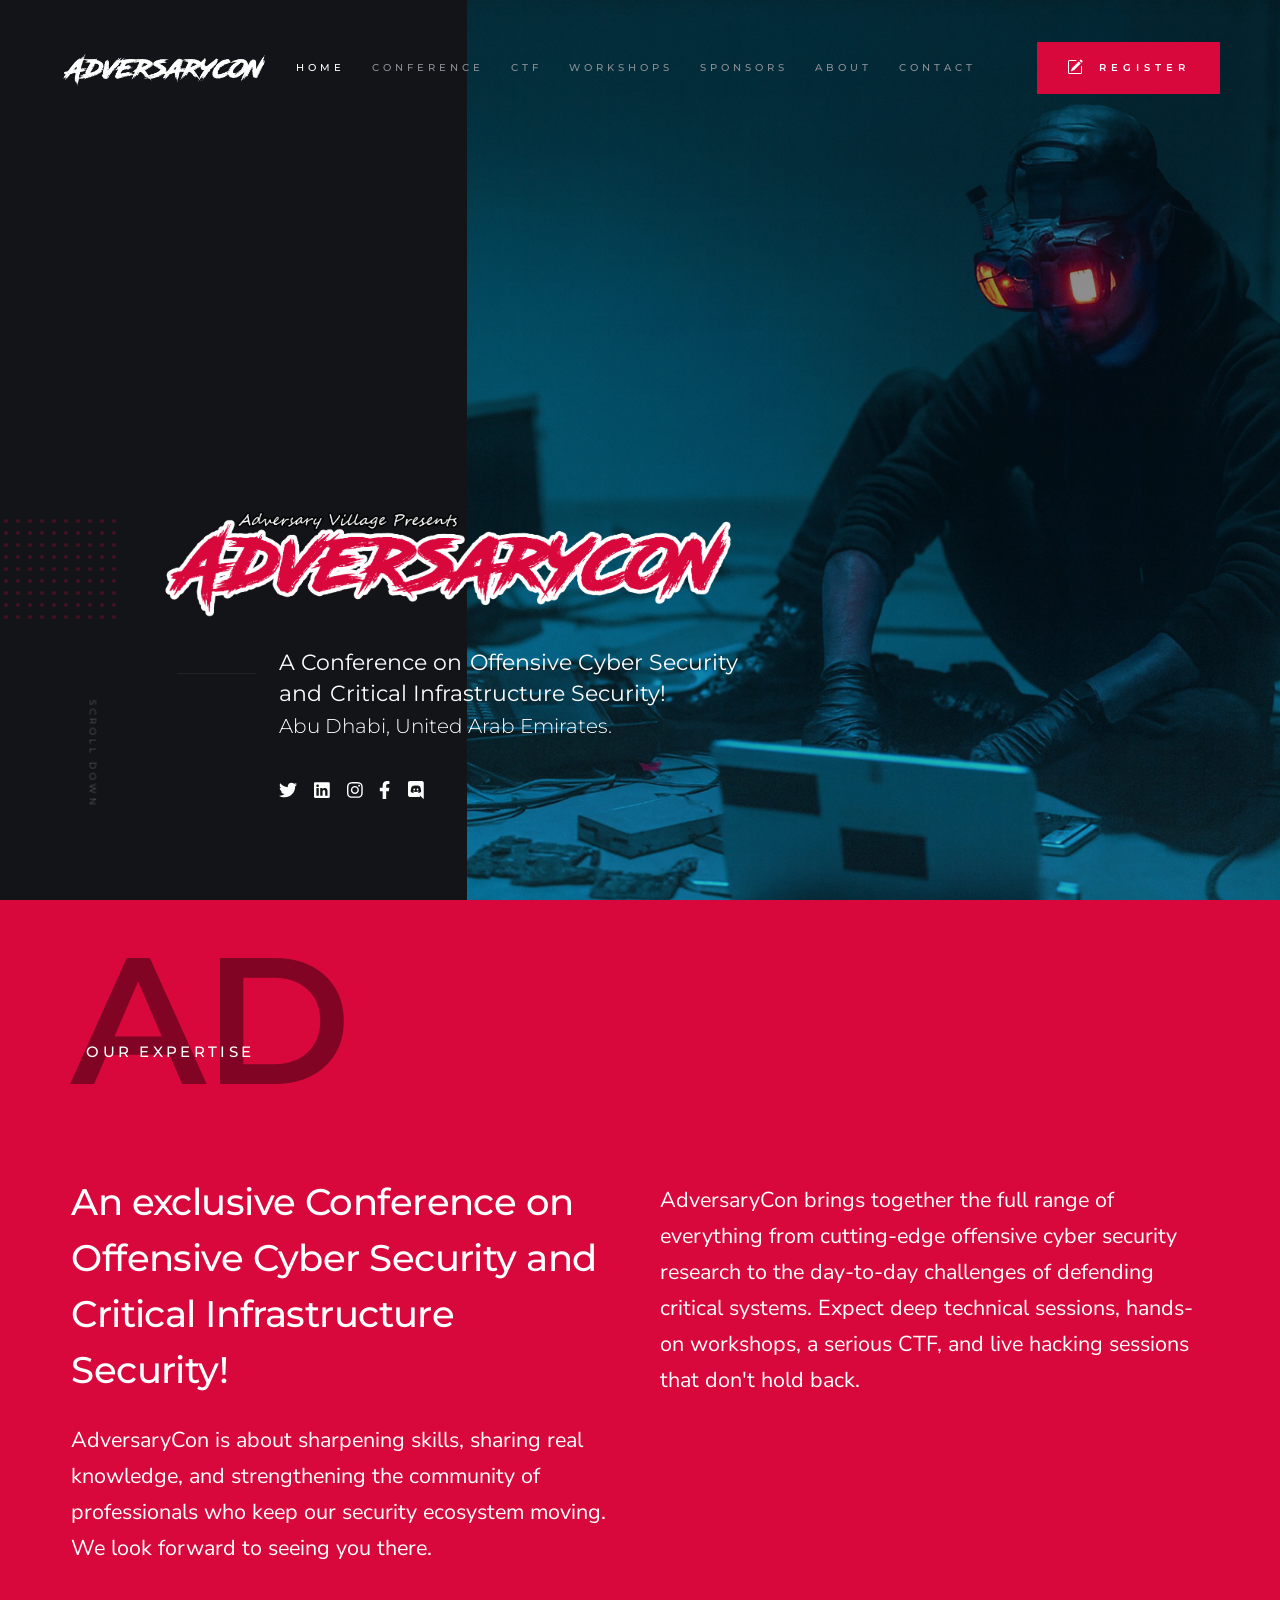
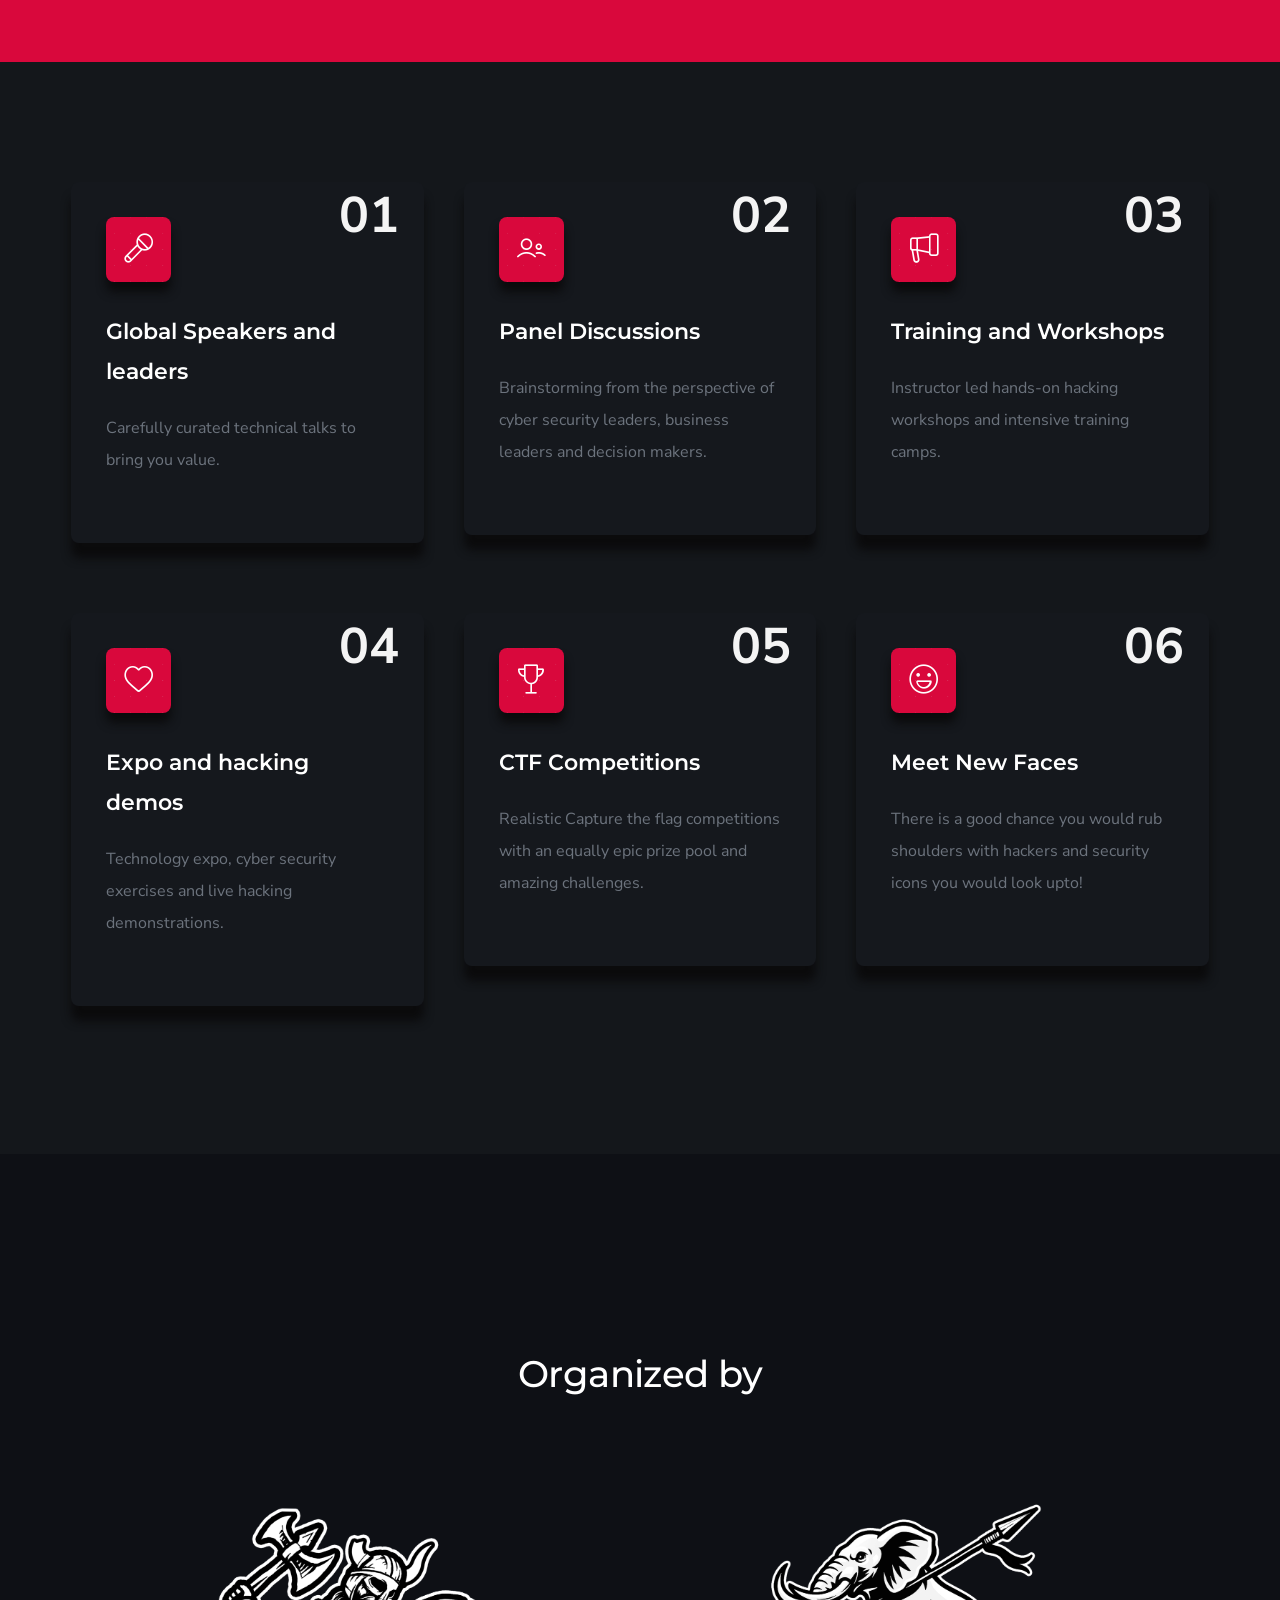
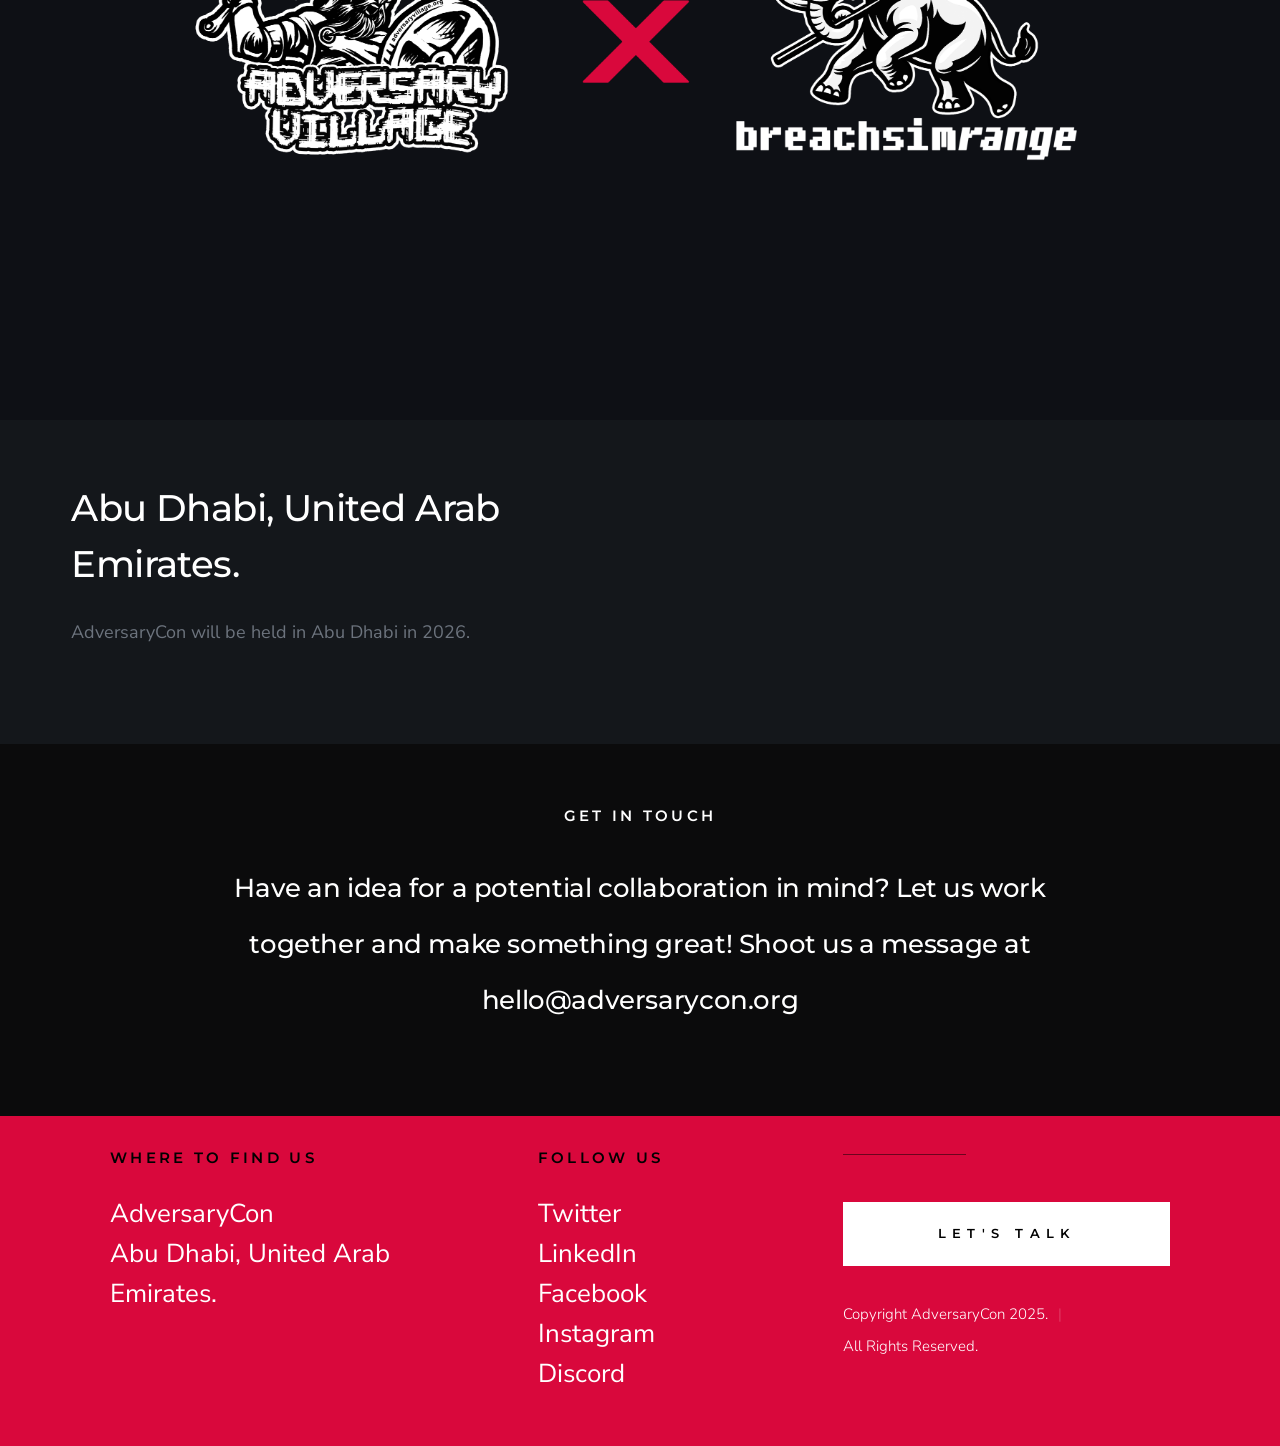
==== commit 27c13832: "adversarycon primary" ====
--- a/index.html
+++ b/index.html
@@ -81,12 +81,12 @@
 
                 <h1 style="width:60%;"> <img src="images/adversarycon-banner.png" alt="" style="margin-bottom: 1px;"></h1>
                 <div class="s-hero__content-about">
-<p style="font-size: 2.5rem; margin-bottom: 20px;">
+<p style="font-size: 2.2rem; margin-bottom: 20px;">
 				A Conference on <span style="padding:2px;">Offensive Cyber Security </span></br> and <span style="padding:2px;">Critical Infrastructure Security!</span>
                   
                     </br><span style="font-size: 2rem; font-weight:300;">
                    
-				Abu Dhabi, United Arab Emirates. <br>Stay tuned for more updates!
+				Abu Dhabi, United Arab Emirates.
 				</span>
 				</p>
     
@@ -121,7 +121,7 @@
 
         <div class="row">
             <div class="column large-12">
-                <div class="section-title2" data-num="ADV" data-aos="fade-up">
+                <div class="section-title2" data-num="AD" data-aos="fade-up">
                     <h3 class="h6" style="color: white;">Our Expertise</h3>
                 </div>
             </div>
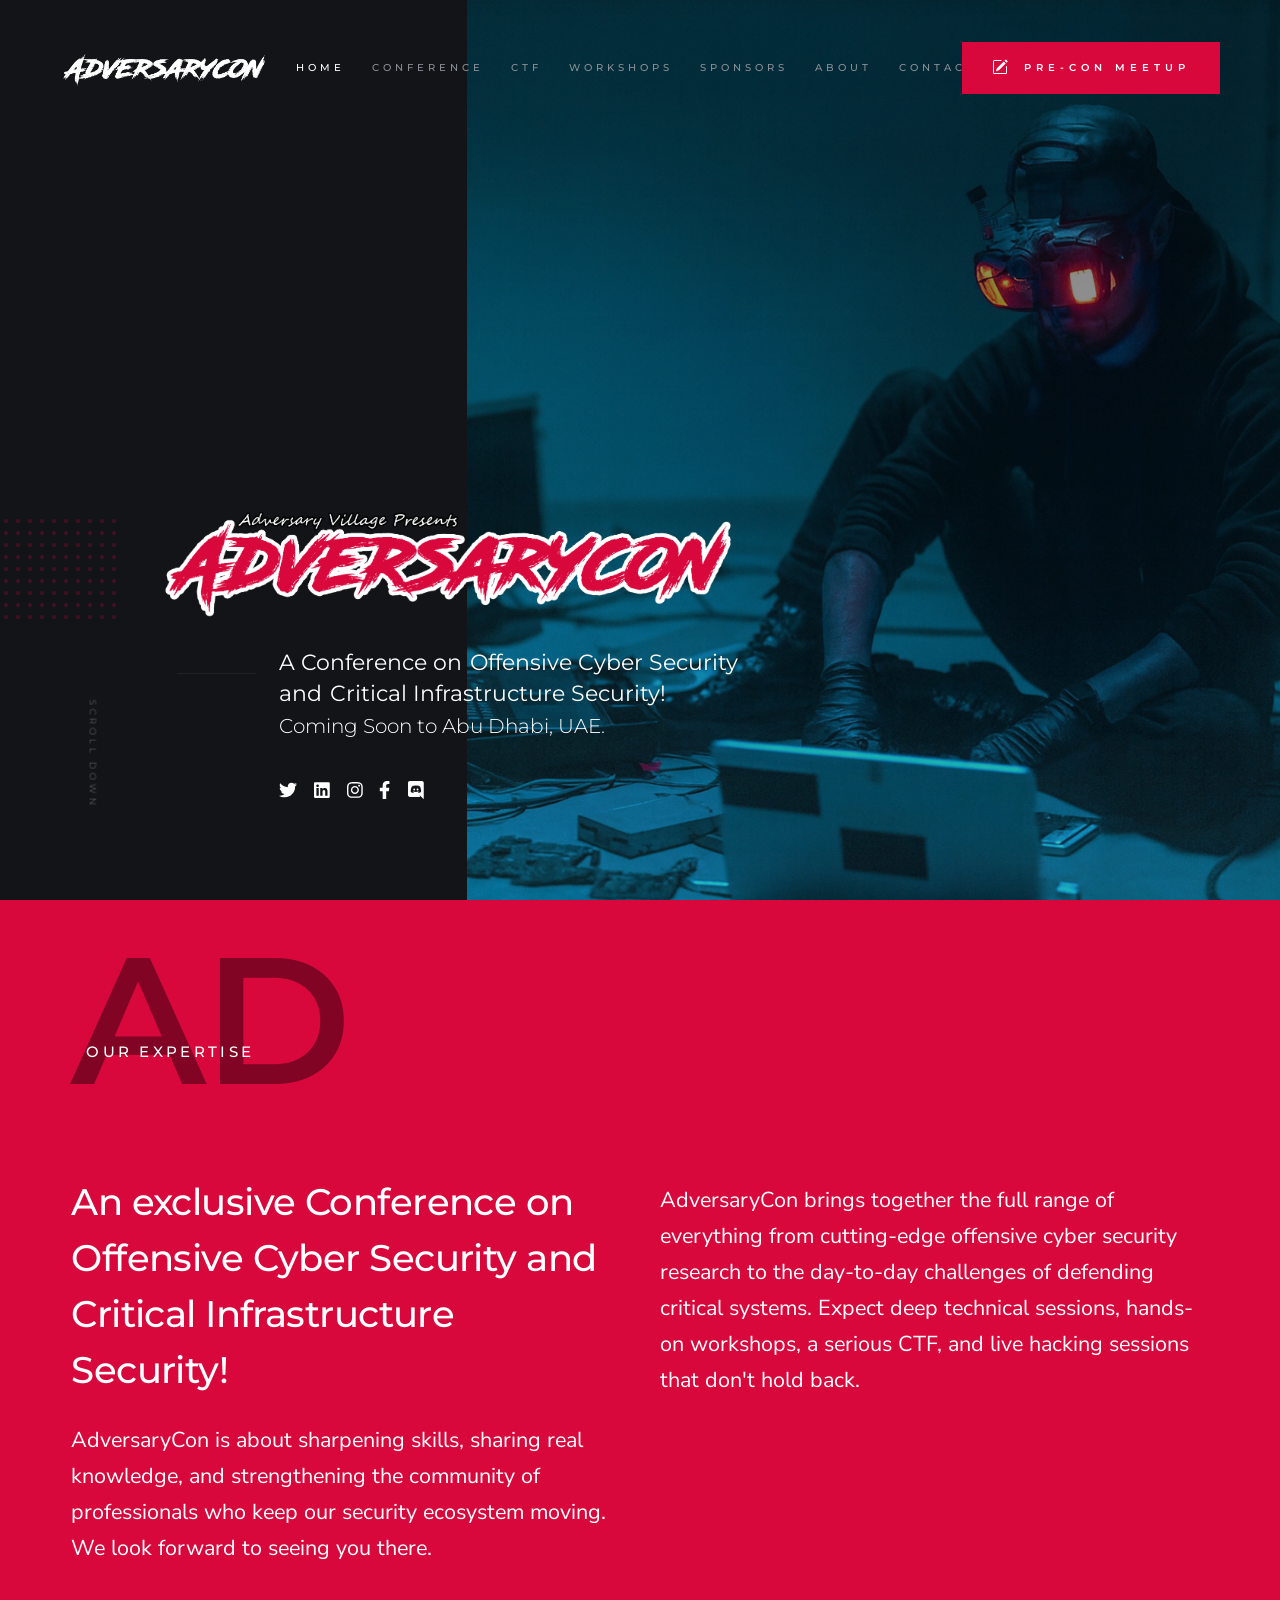
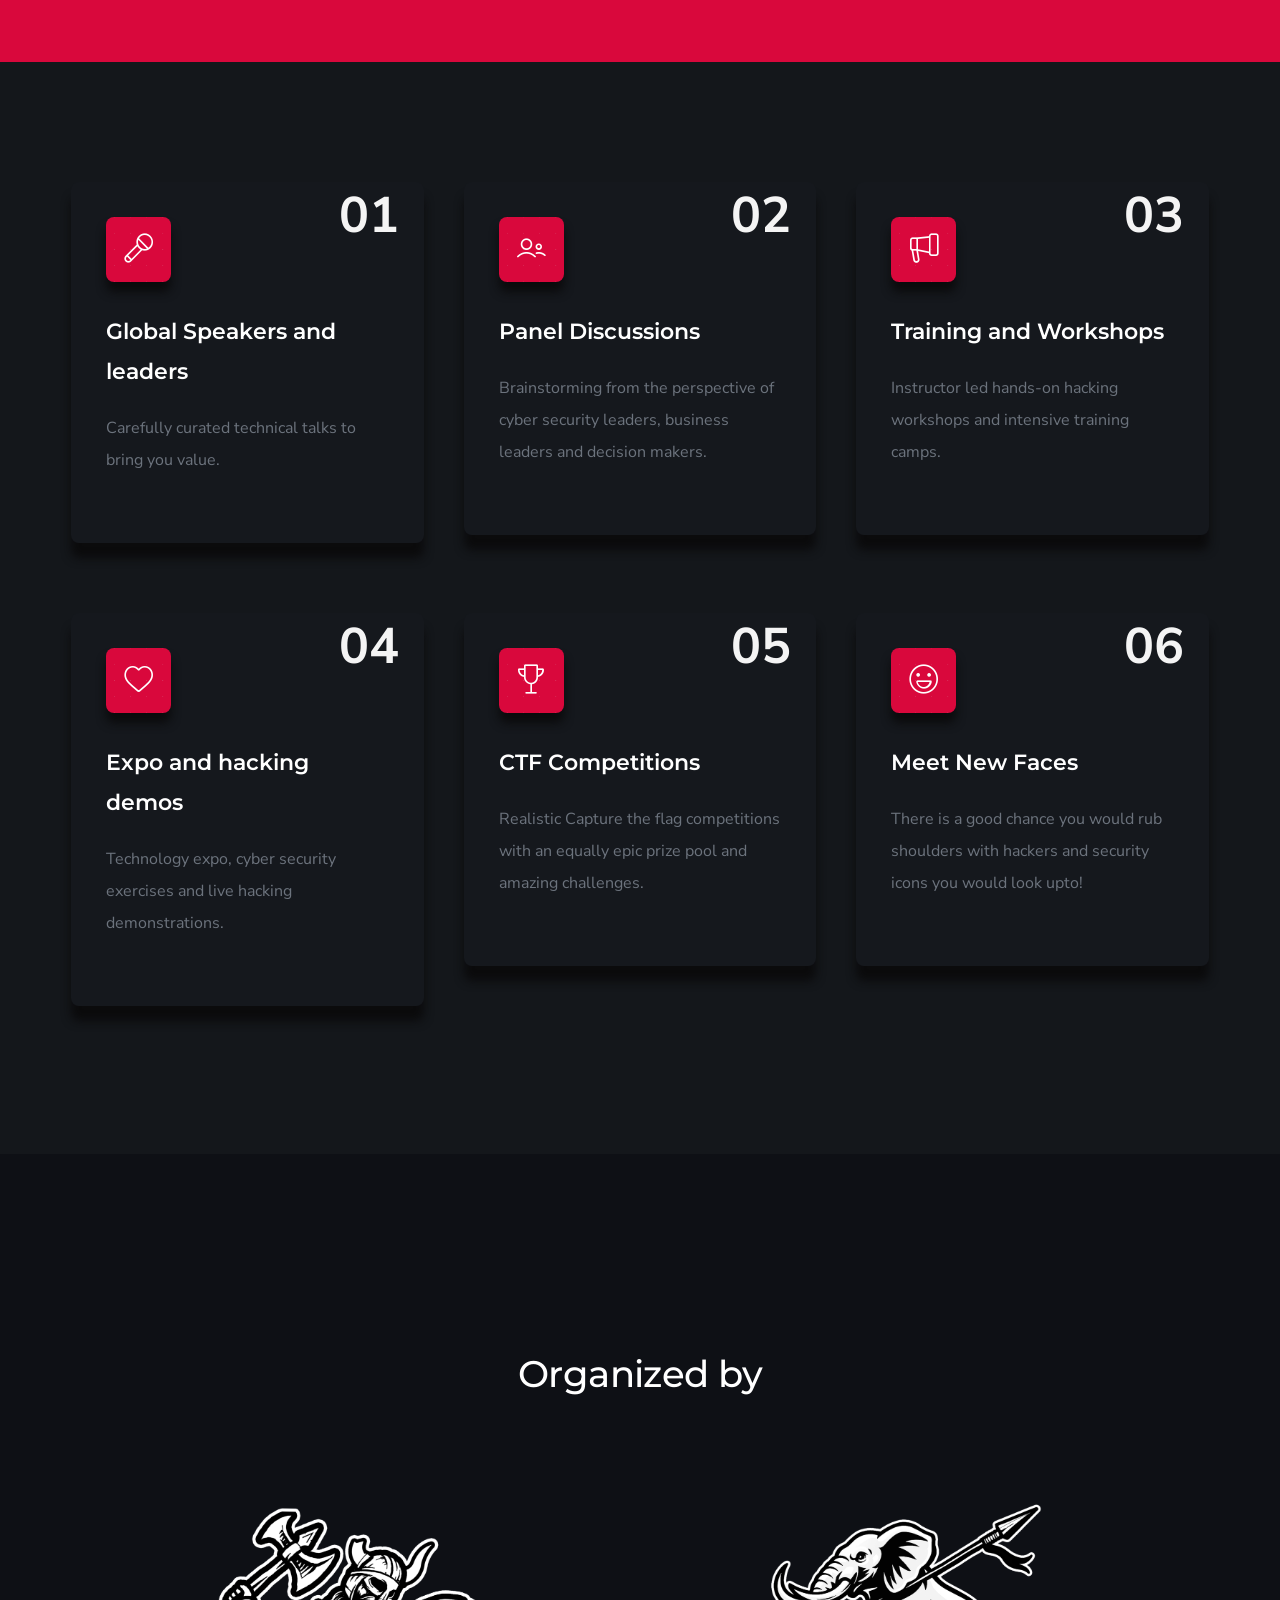
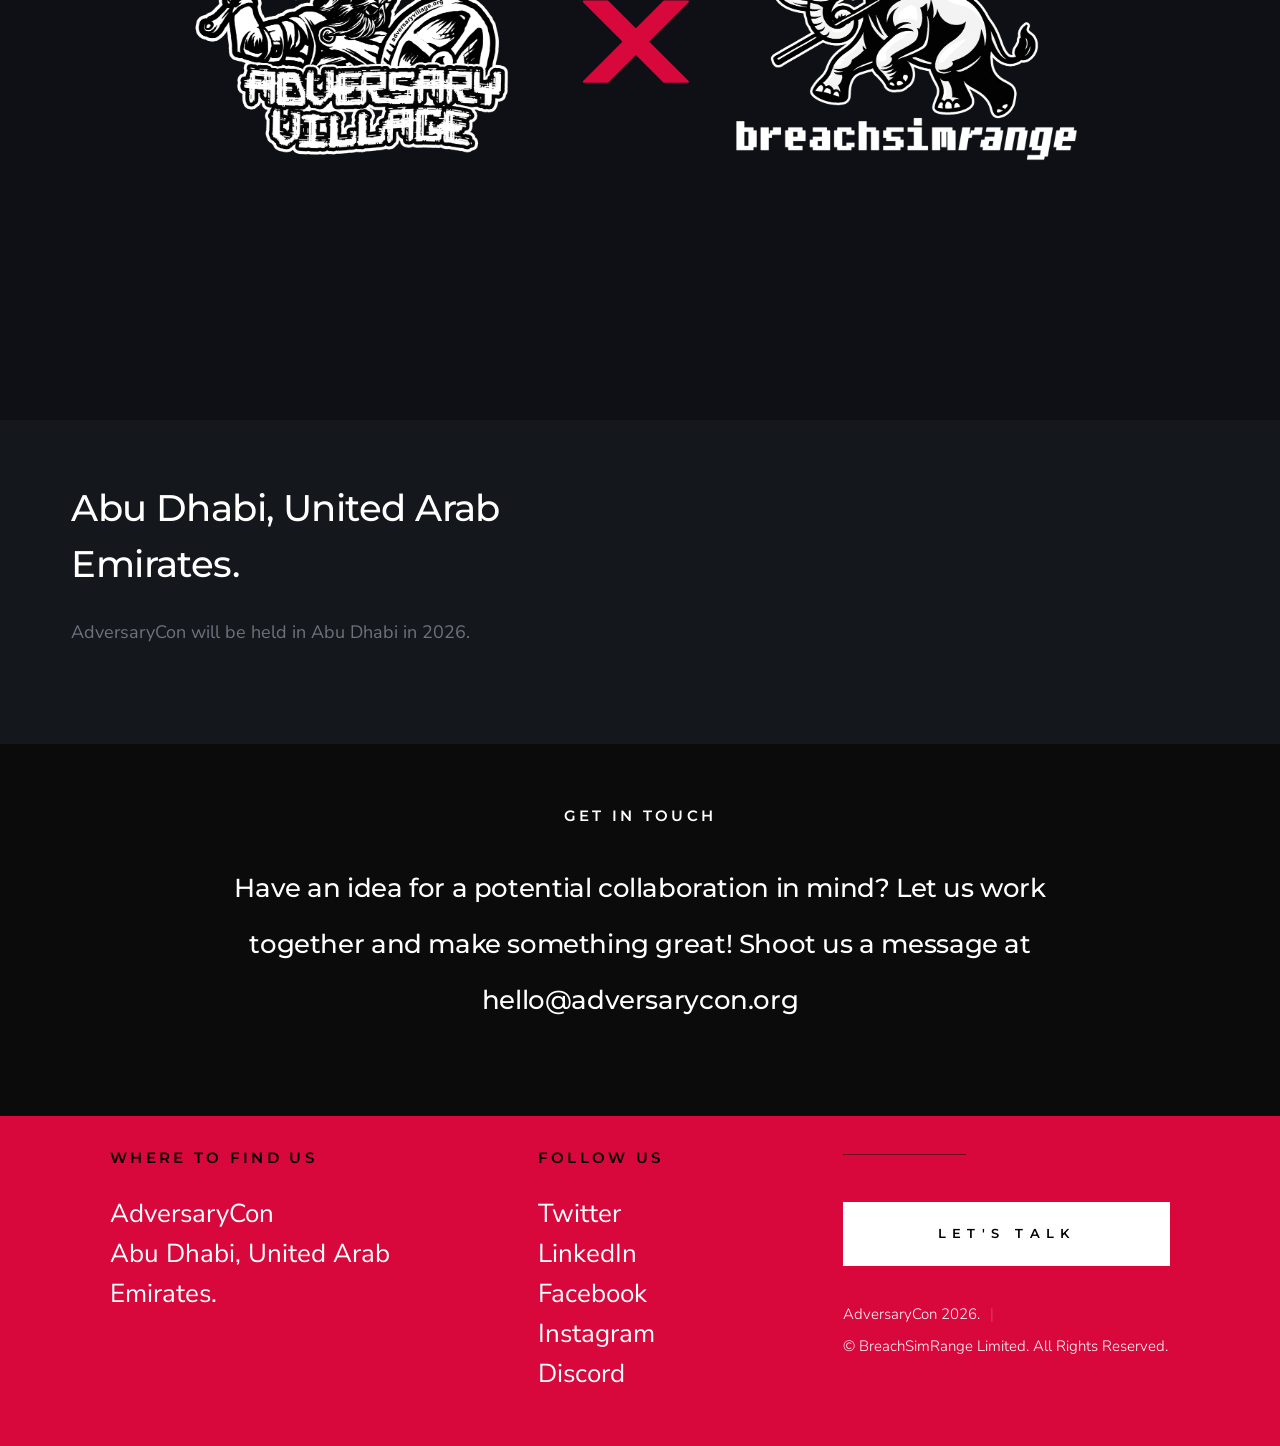
==== commit 3caa5287: "adversarycon" ====
--- a/index.html
+++ b/index.html
@@ -61,9 +61,9 @@
                 </ul>
             </nav> 
 
-            <a href="#" class="btn btn--primary btn--small">
+            <a href="precon-meetup/" class="btn btn--primary btn--small">
                <svg style="color: white" xmlns="http://www.w3.org/2000/svg" width="24" height="24" fill="currentColor" class="bi bi-pencil-square" viewBox="0 0 16 16"> <path d="M15.502 1.94a.5.5 0 0 1 0 .706L14.459 3.69l-2-2L13.502.646a.5.5 0 0 1 .707 0l1.293 1.293zm-1.75 2.456-2-2L4.939 9.21a.5.5 0 0 0-.121.196l-.805 2.414a.25.25 0 0 0 .316.316l2.414-.805a.5.5 0 0 0 .196-.12l6.813-6.814z" fill="white"></path> <path fill-rule="evenodd" d="M1 13.5A1.5 1.5 0 0 0 2.5 15h11a1.5 1.5 0 0 0 1.5-1.5v-6a.5.5 0 0 0-1 0v6a.5.5 0 0 1-.5.5h-11a.5.5 0 0 1-.5-.5v-11a.5.5 0 0 1 .5-.5H9a.5.5 0 0 0 0-1H2.5A1.5 1.5 0 0 0 1 2.5v11z" fill="white"></path> </svg>
-             Register
+             Pre-con Meetup
             </a>
 
         </div> 
@@ -86,7 +86,7 @@
                   
                     </br><span style="font-size: 2rem; font-weight:300;">
                    
-				Abu Dhabi, United Arab Emirates.
+				Coming Soon to Abu Dhabi, UAE.
 				</span>
 				</p>
     
@@ -327,9 +327,8 @@
                 <a href="mailto:hello@adversarycon.org" class="btn h-full-width">Let's Talk</a>
 
                 <div class="ss-copyright">
-                    <span>Copyright AdversaryCon 2025.</span> 
-                
-                    <span>All Rights Reserved.</span>
+                    <span>AdversaryCon 2026.</span> 
+                    <span>© BreachSimRange Limited. All Rights Reserved.</span>
                 </div>
             </div>
 
